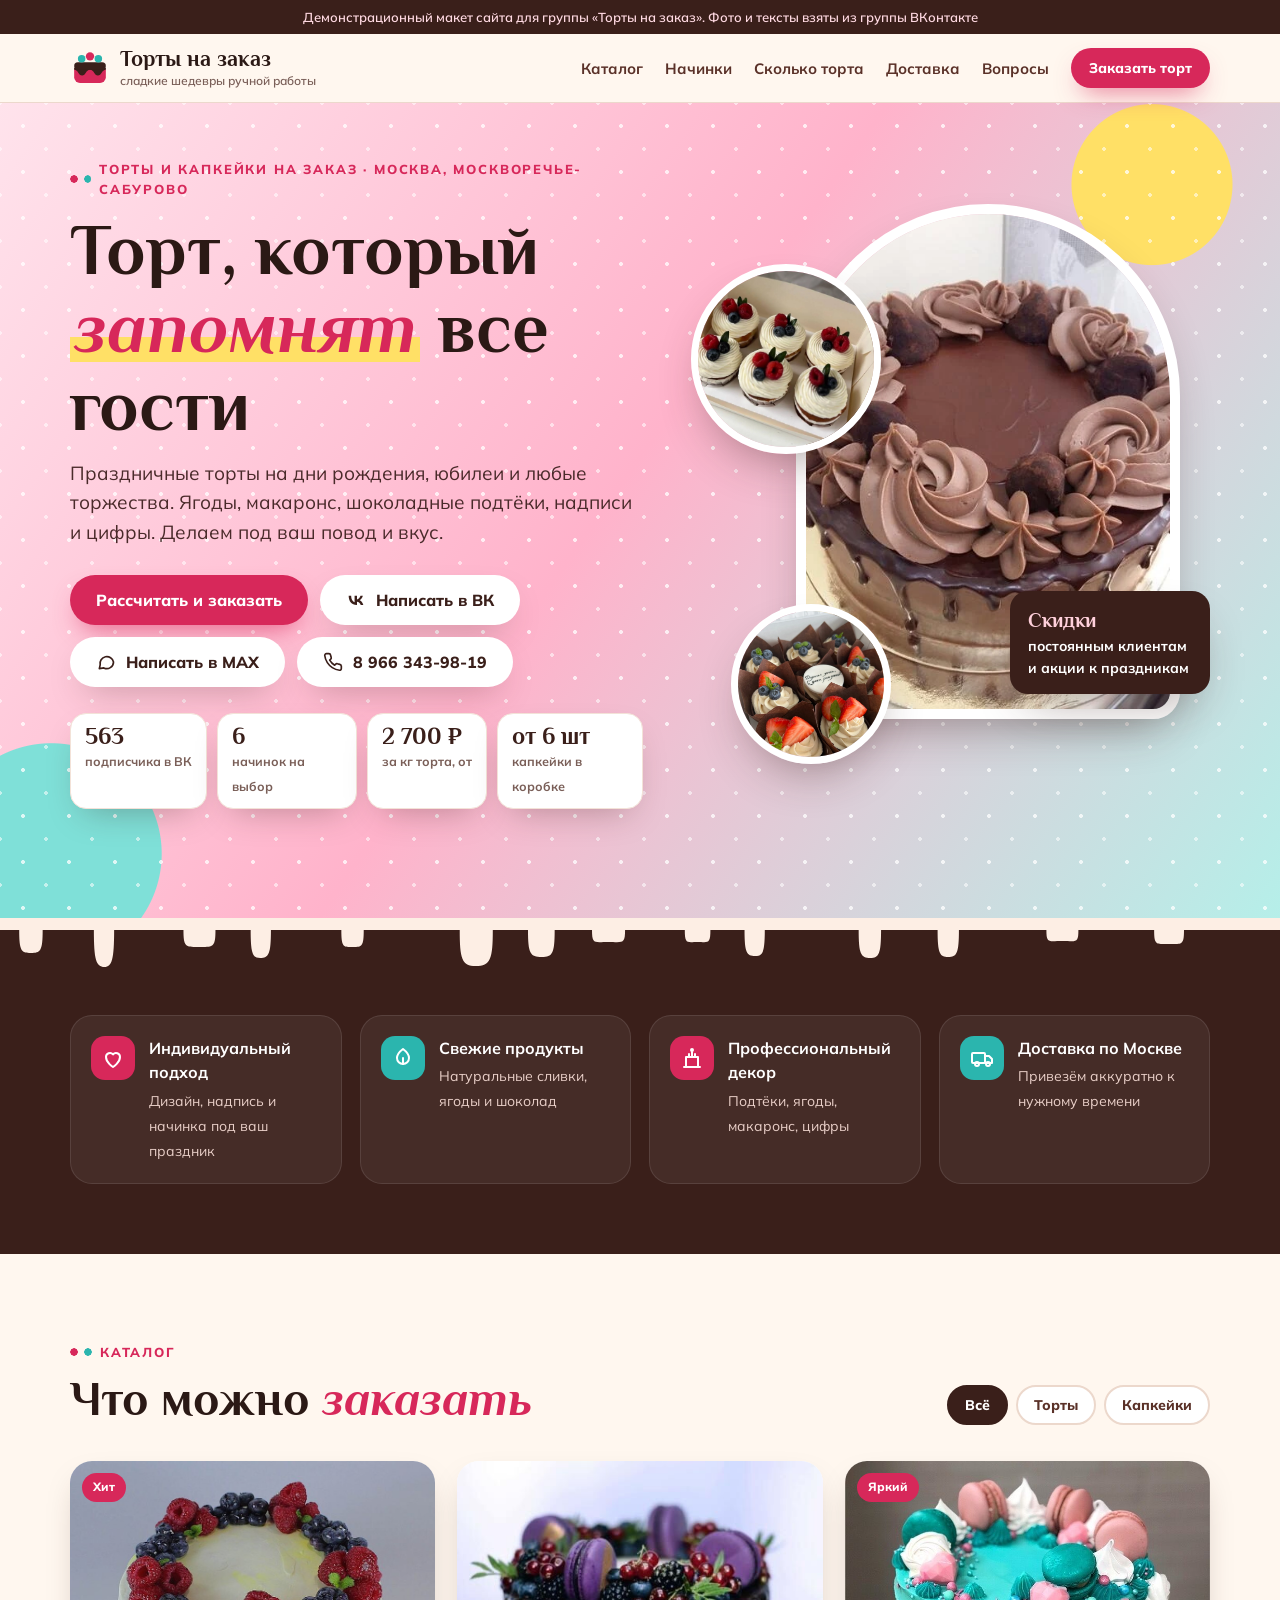
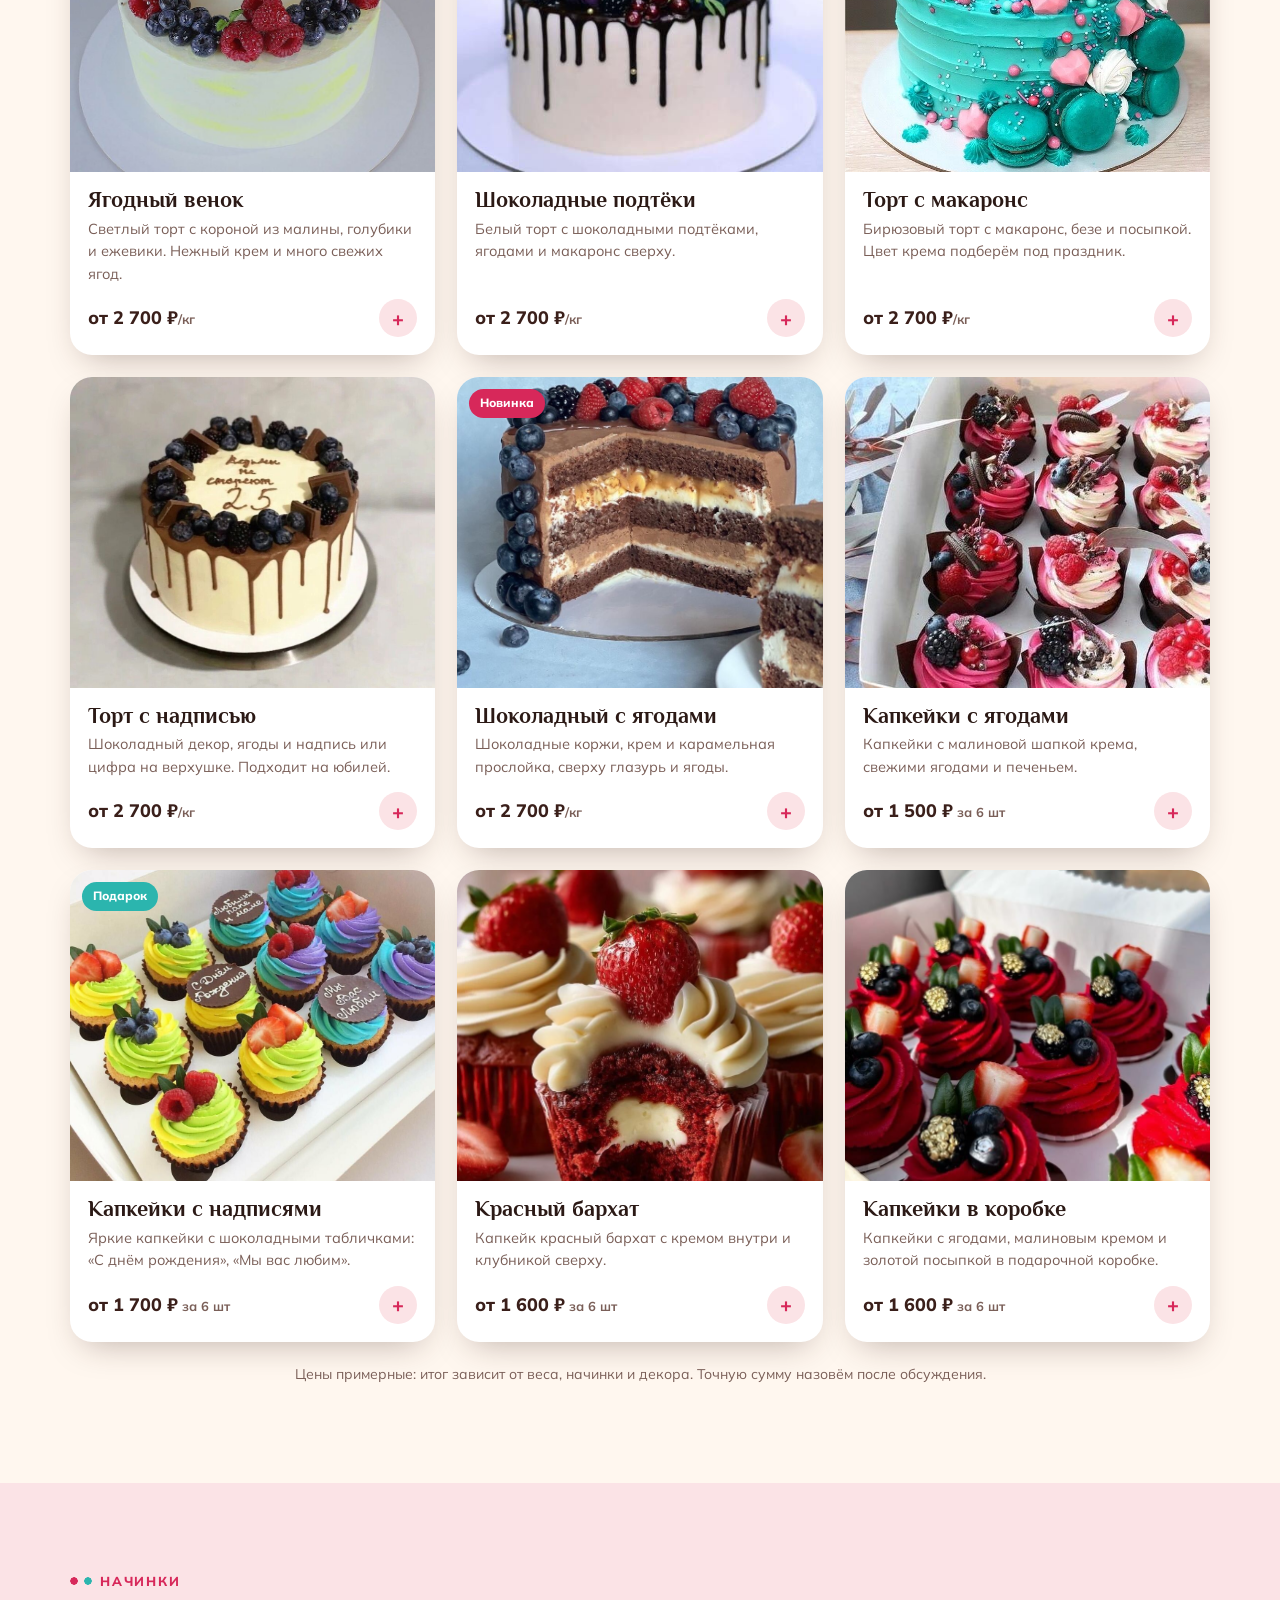
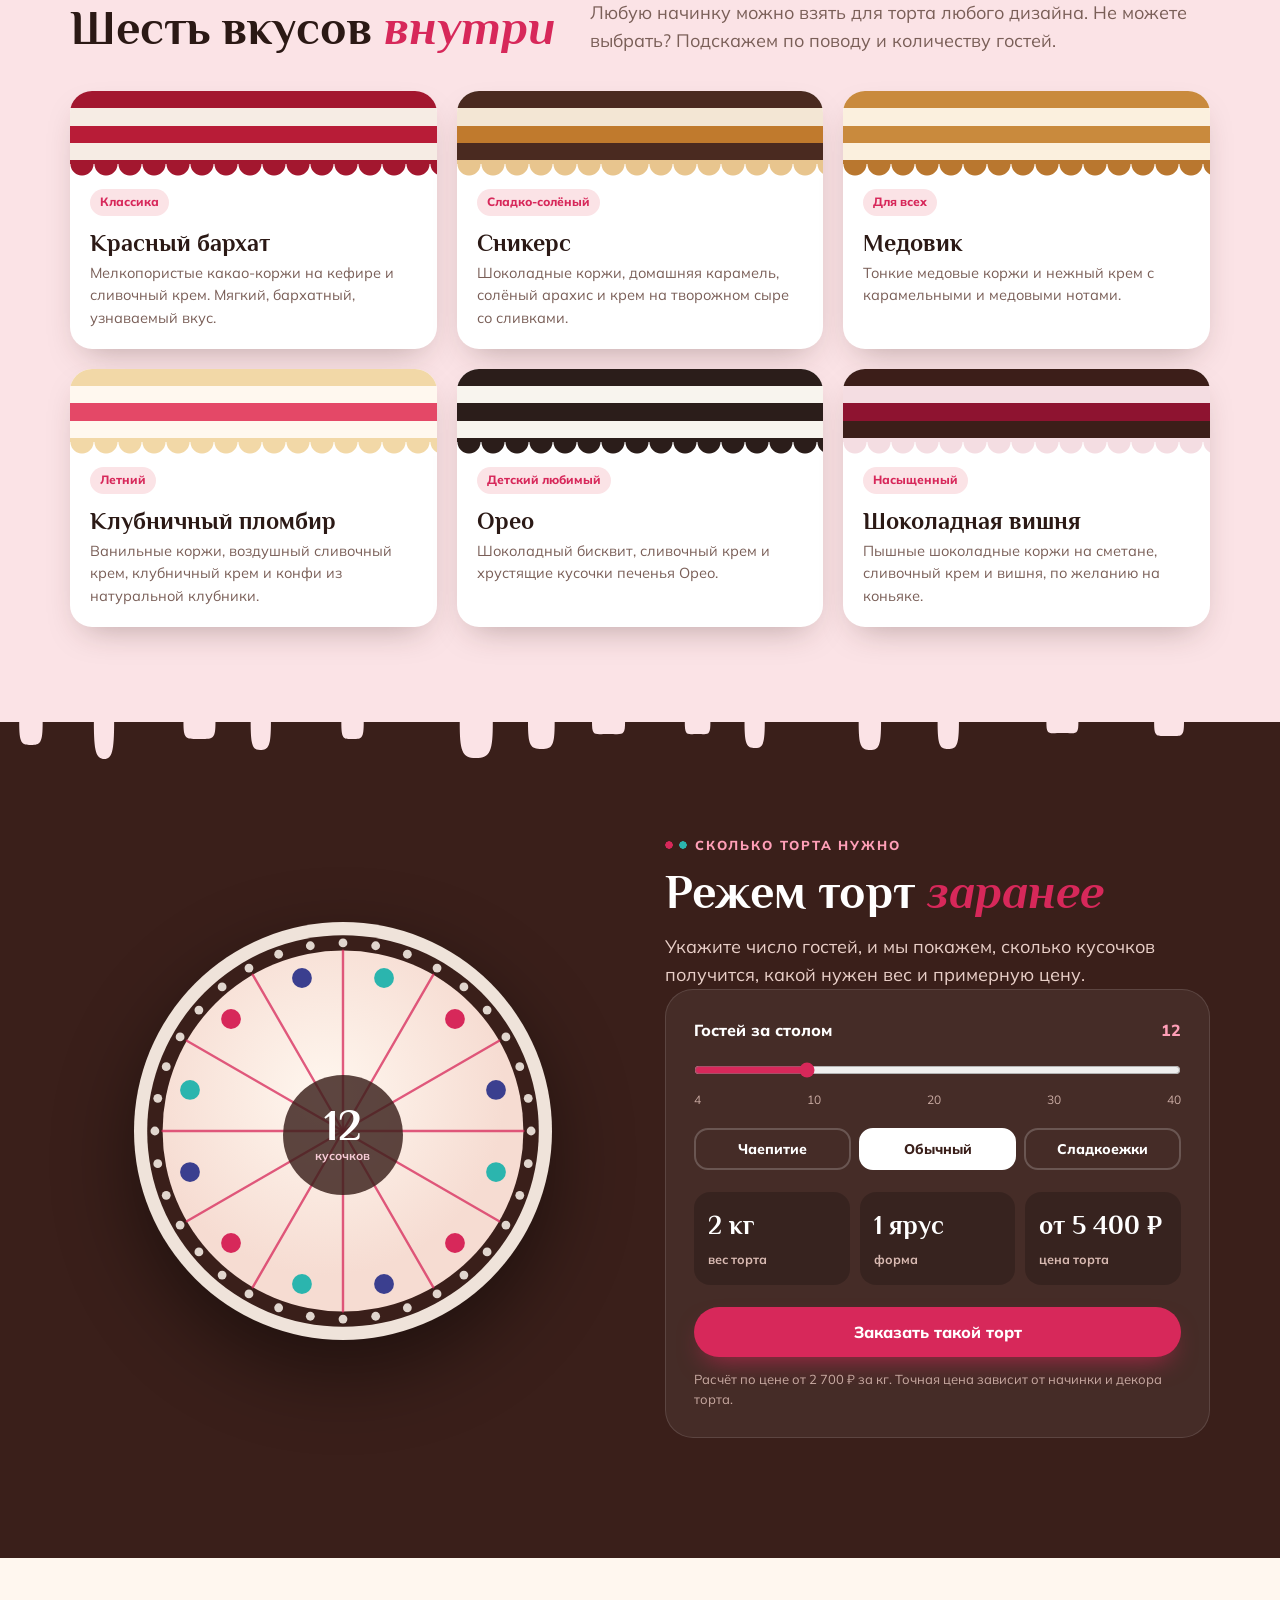
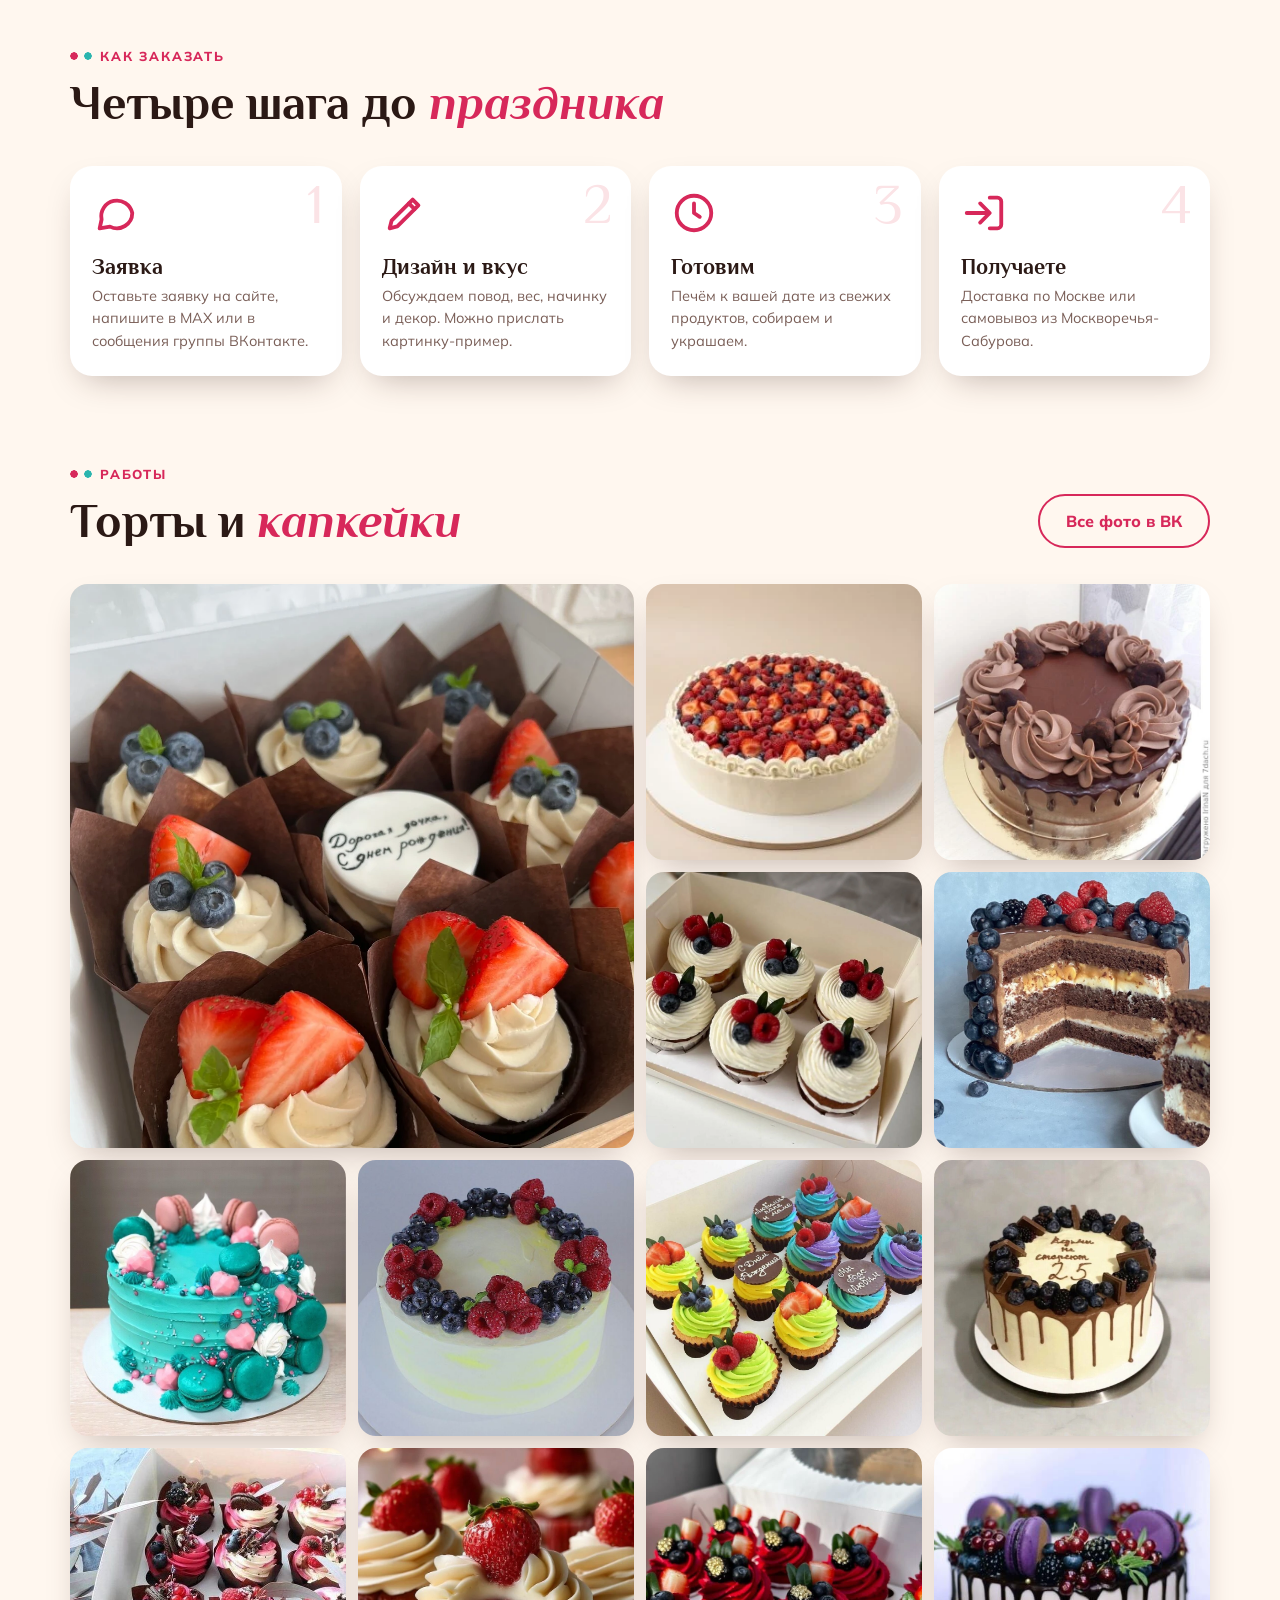
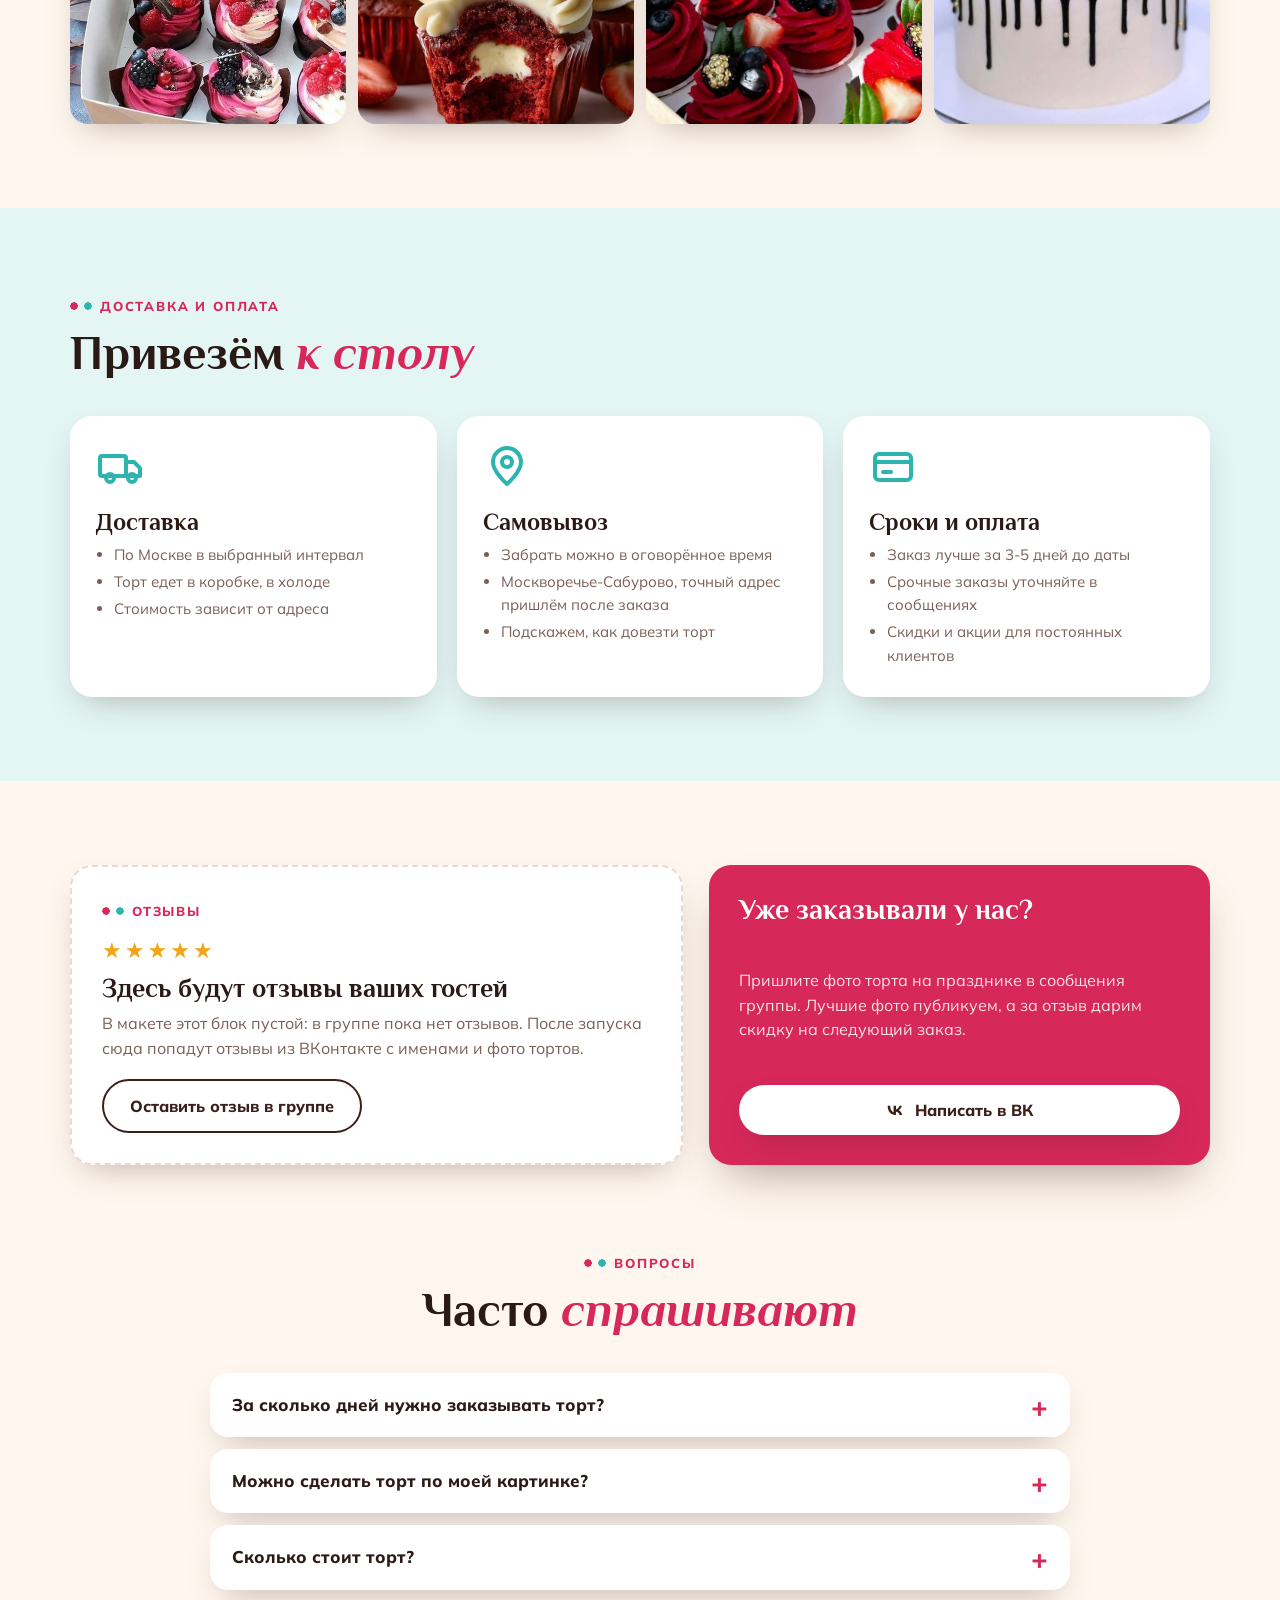
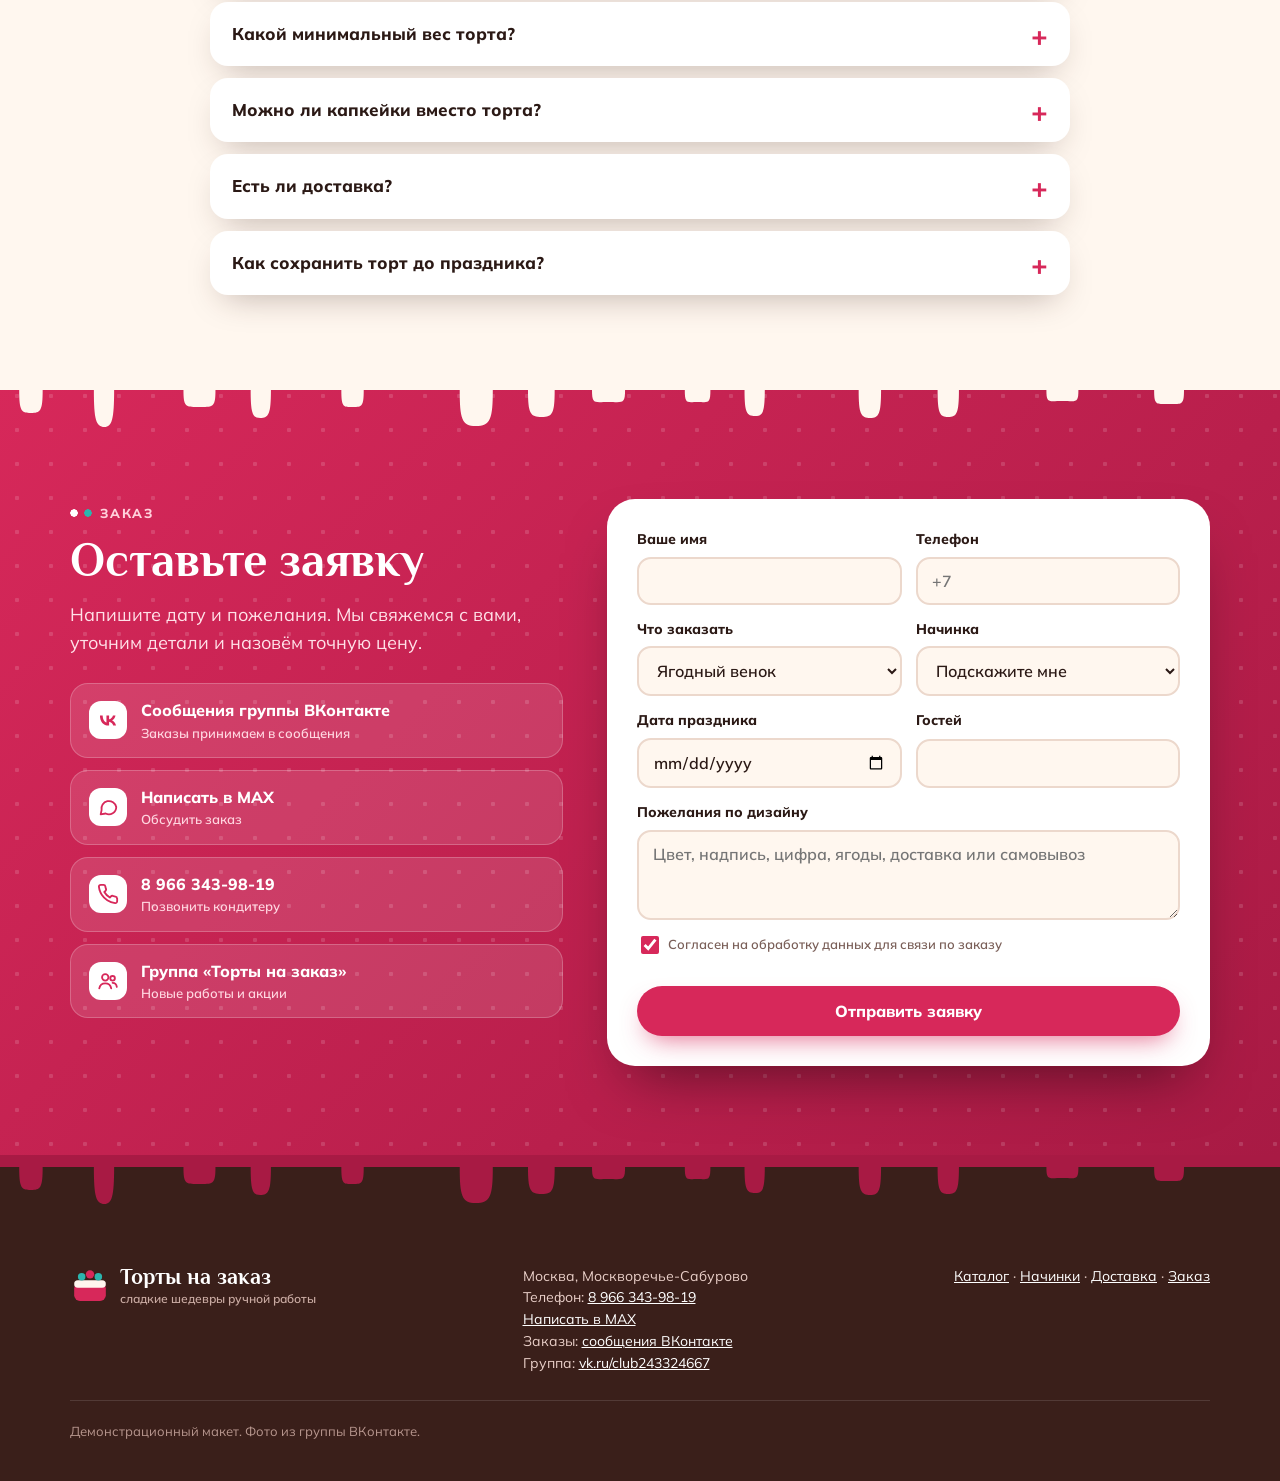
==== index.html @ 31bdb75f "Исправить пути к локальным шрифтам" ====
<!doctype html>
<html lang="ru">
<head>
<meta charset="utf-8">
<meta name="viewport" content="width=device-width,initial-scale=1">
<meta name="robots" content="noindex, nofollow">
<title>Торты на заказ: торты и капкейки ручной работы</title>
<meta name="description" content="Торты и капкейки на заказ ручной работы: ягодные, шоколадные, с макаронс и надписями. Шесть начинок, доставка по Москве, самовывоз Москворечье-Сабурово, скидки постоянным клиентам.">
<link rel="preload" href="fonts/philosopher-n700-cyrillic.woff2" as="font" type="font/woff2" crossorigin>
<link rel="preload" href="fonts/mulish-n-cyrillic.woff2" as="font" type="font/woff2" crossorigin>
<link rel="stylesheet" href="fonts/fonts.css?v=2">
<link rel="stylesheet" href="style.css?v=2">
<link rel="icon" href="data:image/svg+xml,%3Csvg xmlns='http://www.w3.org/2000/svg' viewBox='0 0 64 64'%3E%3Crect x='8' y='26' width='48' height='30' rx='8' fill='%23d7285a'/%3E%3Cpath d='M8 34c6 0 6 8 12 8s6-8 12-8 6 8 12 8 6-8 12-8v-2H8z' fill='%233a1f1a'/%3E%3Ccircle cx='32' cy='16' r='8' fill='%232bb5ae'/%3E%3C/svg%3E">
</head>
<body>
<svg width="0" height="0" style="position:absolute" aria-hidden="true">
 <symbol id="drip" viewBox="0 0 1200 56" preserveAspectRatio="none"><path d="M0 0H1200V12H1110C1110 27.6 1108 26 1096 26C1084 26 1082 27.6 1082 12H1011C1011 25.8 1009 23 996 23C983 23 981 25.8 981 12H899C899 35.4 897 39 889 39C881 39 879 35.4 879 12H826C826 36 824 40 816 40C807 40 805 36 805 12H717C717 34.8 715 38 708 38C700 38 698 34.8 698 12H666C666 26.4 664 24 654 24C644 24 642 26.4 642 12H586C586 26.4 584 24 570 24C557 24 555 26.4 555 12H520C520 35.4 518 39 508 39C497 39 495 35.4 495 12H462C462 40.8 460 48 446 48C433 48 431 40.8 431 12H341C341 29.4 339 29 330 29C322 29 320 29.4 320 12H254C254 36 252 40 244 40C237 40 235 36 235 12H202C202 29.4 200 29 187 29C174 29 172 29.4 172 12H107C107 41.4 105 49 98 49C90 49 88 41.4 88 12H40C40 33 38 35 29 35C20 35 18 33 18 12H0Z"/></symbol>
 <symbol id="i-vk" viewBox="0 0 24 24"><path fill="currentColor" d="M12.8 18c-6 0-9.5-4.1-9.6-11h3c.1 5 2.3 7.2 4.1 7.6V7h2.9v4.3c1.7-.2 3.6-2.2 4.2-4.3h2.8c-.5 2.7-2.4 4.6-3.8 5.4 1.4.7 3.6 2.4 4.4 5.6h-3.1c-.7-2.1-2.4-3.8-4.5-4V18z"/></symbol>
 <symbol id="i-phone" viewBox="0 0 24 24"><path fill="none" stroke="currentColor" stroke-width="2" stroke-linecap="round" stroke-linejoin="round" d="M22 16.9v3a2 2 0 0 1-2.2 2 19.8 19.8 0 0 1-8.6-3.1 19.5 19.5 0 0 1-6-6A19.8 19.8 0 0 1 2.1 4.2 2 2 0 0 1 4.1 2h3a2 2 0 0 1 2 1.7c.1.9.4 1.8.7 2.7a2 2 0 0 1-.5 2.1L8 9.8a16 16 0 0 0 6 6l1.3-1.3a2 2 0 0 1 2.1-.4c.9.3 1.8.6 2.7.7a2 2 0 0 1 1.7 2z"/></symbol>
 <symbol id="i-msg" viewBox="0 0 24 24"><path fill="none" stroke="currentColor" stroke-width="2" stroke-linecap="round" stroke-linejoin="round" d="M21 12a8 8 0 0 1-11.6 7.1L4 20l1-4.6A8 8 0 1 1 21 12z"/></symbol>
</svg>

<div class="mockup">Демонстрационный макет сайта для группы «Торты на заказ». Фото и тексты взяты из группы ВКонтакте</div>

<header class="hdr">
 <div class="wrap">
  <a class="logo" href="#top" aria-label="Торты на заказ, наверх">
   <svg viewBox="0 0 48 48" aria-hidden="true"><rect x="5" y="20" width="38" height="22" rx="7" fill="#d7285a"/><path d="M5 26c5 0 5 7 9.5 7S19 26 24 26s5 7 9.5 7S38 26 43 26v-2H5z" fill="#3a1f1a"/><rect x="5" y="17" width="38" height="9" rx="4.5" fill="#3a1f1a"/><circle cx="14" cy="13" r="4.5" fill="#2bb5ae"/><circle cx="24" cy="10" r="5" fill="#d7285a"/><circle cx="34" cy="13" r="4.5" fill="#2bb5ae"/></svg>
   <span>Торты на заказ<small>сладкие шедевры ручной работы</small></span>
  </a>
  <nav class="nav" aria-label="Разделы">
   <a href="#menu">Каталог</a><a href="#fillings">Начинки</a><a href="#calc">Сколько торта</a><a href="#delivery">Доставка</a><a href="#faq">Вопросы</a>
  </nav>
  <a class="btn btn-r" href="#order">Заказать торт</a>
  <button class="burger" id="burger" aria-label="Меню" aria-expanded="false" aria-controls="mnav"><span></span><span></span><span></span></button>
 </div>
</header>
<nav class="mnav" id="mnav" hidden aria-label="Меню">
 <a href="#menu">Каталог</a><a href="#fillings">Начинки</a><a href="#calc">Сколько торта нужно</a><a href="#works">Работы</a><a href="#delivery">Доставка и оплата</a><a href="#faq">Вопросы</a><a href="#order">Заказать</a>
</nav>

<main id="top">
<section class="hero">
 <div class="wrap">
  <div>
   <div class="kicker">Торты и капкейки на заказ · Москва, Москворечье-Сабурово</div>
   <h1>Торт, который <em>запомнят</em> все гости</h1>
   <p class="lead">Праздничные торты на дни рождения, юбилеи и любые торжества. Ягоды, макаронс, шоколадные подтёки, надписи и цифры. Делаем под ваш повод и вкус.</p>
   <div class="hero-cta">
    <a class="btn btn-r" href="#order">Рассчитать и заказать</a>
    <a class="btn btn-w" href="https://vk.me/club243324667" target="_blank" rel="noopener"><svg><use href="#i-vk"/></svg>Написать в ВК</a>
    <a class="btn btn-w" href="https://max.ru/u/f9LHodD0cOJwWjHxovNCDzY8B2bf6vn-MfQ-qfauGo-uVNNt6kenw4cKOT0" target="_blank" rel="noopener"><svg><use href="#i-msg"/></svg>Написать в MAX</a>
    <a class="btn btn-w" href="tel:+79663439819"><svg><use href="#i-phone"/></svg>8 966 343-98-19</a>
   </div>
   <div class="chips">
    <div class="chip"><b>563</b><span>подписчика в ВК</span></div>
    <div class="chip"><b>6</b><span>начинок на выбор</span></div>
    <div class="chip"><b>2&nbsp;700&nbsp;₽</b><span>за кг торта, от</span></div>
    <div class="chip"><b>от 6 шт</b><span>капкейки в коробке</span></div>
   </div>
  </div>
  <div class="hero-pics">
   <div class="hp-main"><img src="img/chocolate-cake.webp" alt="Шоколадный торт с глазурью и розетками крема" fetchpriority="high"></div>
   <div class="hp-a"><img src="img/cupcakes-raspberries.webp" alt="Шесть капкейков со светлым кремом и ягодами"></div>
   <div class="hp-b"><img src="img/cupcakes-strawberries.webp" alt="Подарочный набор капкейков с клубникой"></div>
   <div class="hp-tag"><b>Скидки</b>постоянным клиентам и акции к праздникам</div>
  </div>
 </div>
</section>

<section class="ben" aria-label="Почему мы">
 <div class="drip top" style="color:var(--cream2)"><svg fill="currentColor"><use href="#drip"/></svg></div>
 <div class="wrap grid">
  <div class="ben-i"><svg viewBox="0 0 24 24" fill="none" stroke="currentColor" stroke-width="2" stroke-linecap="round" stroke-linejoin="round"><path d="M12 21s-7-4.4-7-10a4 4 0 0 1 7-2.6A4 4 0 0 1 19 11c0 5.6-7 10-7 10z"/></svg><div><b>Индивидуальный подход</b><span>Дизайн, надпись и начинка под ваш праздник</span></div></div>
  <div class="ben-i"><svg viewBox="0 0 24 24" fill="none" stroke="currentColor" stroke-width="2" stroke-linecap="round" stroke-linejoin="round"><path d="M12 3c4 3 6 6 6 9a6 6 0 0 1-12 0c0-3 2-6 6-9z"/><path d="M12 12v6"/></svg><div><b>Свежие продукты</b><span>Натуральные сливки, ягоды и шоколад</span></div></div>
  <div class="ben-i"><svg viewBox="0 0 24 24" fill="none" stroke="currentColor" stroke-width="2" stroke-linecap="round" stroke-linejoin="round"><path d="M4 21h16M6 21V11h12v10M9 11V8m3 3V6m3 5V8"/><circle cx="12" cy="4" r="1"/></svg><div><b>Профессиональный декор</b><span>Подтёки, ягоды, макаронс, цифры</span></div></div>
  <div class="ben-i"><svg viewBox="0 0 24 24" fill="none" stroke="currentColor" stroke-width="2" stroke-linecap="round" stroke-linejoin="round"><rect x="2" y="7" width="13" height="10" rx="1"/><path d="M15 10h4l3 3v4h-7"/><circle cx="7" cy="18" r="2"/><circle cx="18" cy="18" r="2"/></svg><div><b>Доставка по Москве</b><span>Привезём аккуратно к нужному времени</span></div></div>
 </div>
</section>

<section class="sec" id="menu">
 <div class="wrap">
  <div class="sec-head">
   <div><div class="kicker">Каталог</div><h2>Что можно <em>заказать</em></h2></div>
   <div class="filters" role="group" aria-label="Фильтр">
    <button class="on" data-f="all">Всё</button><button data-f="cake">Торты</button><button data-f="cup">Капкейки</button>
   </div>
  </div>
  <div class="cards" id="cards"></div>
  <p class="note">Цены примерные: итог зависит от веса, начинки и декора. Точную сумму назовём после обсуждения.</p>
 </div>
</section>

<section class="sec fill" id="fillings">
 <div class="wrap">
  <div class="sec-head"><div><div class="kicker">Начинки</div><h2>Шесть вкусов <em>внутри</em></h2></div><p class="lead">Любую начинку можно взять для торта любого дизайна. Не можете выбрать? Подскажем по поводу и количеству гостей.</p></div>
  <div class="fgrid" id="fgrid"></div>
 </div>
</section>

<section class="slicer" id="calc">
 <div class="drip top" style="color:var(--blush)"><svg fill="currentColor"><use href="#drip"/></svg></div>
 <div class="wrap sl">
  <div class="sl-vis">
   <svg id="cakeSvg" viewBox="0 0 400 400" role="img" aria-label="Торт, разделённый на кусочки"></svg>
   <div class="sl-num"><div><b id="slN">12</b><span>кусочков</span></div></div>
  </div>
  <div>
   <div class="kicker">Сколько торта нужно</div>
   <h2>Режем торт <em>заранее</em></h2>
   <p class="lead">Укажите число гостей, и мы покажем, сколько кусочков получится, какой нужен вес и примерную цену.</p>
   <div class="sl-ctl">
    <label for="guests">Гостей за столом <output id="gOut">12</output></label>
    <input type="range" id="guests" min="4" max="40" value="12" step="1">
    <div class="sl-steps"><span>4</span><span>10</span><span>20</span><span>30</span><span>40</span></div>
    <div class="seg" role="group" aria-label="Размер кусочка">
     <button data-p="0.12">Чаепитие</button><button class="on" data-p="0.15">Обычный</button><button data-p="0.2">Сладкоежки</button>
    </div>
    <div class="sl-res">
     <div><b id="rW">2 кг</b><span>вес торта</span></div>
     <div><b id="rT">1 ярус</b><span>форма</span></div>
     <div><b id="rP">от 5 400 ₽</b><span>цена торта</span></div>
    </div>
    <a class="btn btn-r" href="#order" id="calcOrder" style="width:100%">Заказать такой торт</a>
    <p class="sl-hint">Расчёт по цене от 2 700 ₽ за кг. Точная цена зависит от начинки и декора торта.</p>
   </div>
  </div>
 </div>
</section>

<section class="sec" id="how">
 <div class="wrap">
  <div class="sec-head"><div><div class="kicker">Как заказать</div><h2>Четыре шага до <em>праздника</em></h2></div></div>
  <div class="steps">
   <div class="step"><svg viewBox="0 0 24 24" fill="none" stroke="currentColor" stroke-width="2" stroke-linecap="round" stroke-linejoin="round"><use href="#i-msg"/></svg><h3>Заявка</h3><p>Оставьте заявку на сайте, напишите в MAX или в сообщения группы ВКонтакте.</p></div>
   <div class="step"><svg viewBox="0 0 24 24" fill="none" stroke="currentColor" stroke-width="2" stroke-linecap="round" stroke-linejoin="round"><path d="M4 20l4-1L19 8l-3-3L5 16z"/><path d="M14 7l3 3"/></svg><h3>Дизайн и вкус</h3><p>Обсуждаем повод, вес, начинку и декор. Можно прислать картинку-пример.</p></div>
   <div class="step"><svg viewBox="0 0 24 24" fill="none" stroke="currentColor" stroke-width="2" stroke-linecap="round" stroke-linejoin="round"><circle cx="12" cy="12" r="9"/><path d="M12 7v5l3 2"/></svg><h3>Готовим</h3><p>Печём к вашей дате из свежих продуктов, собираем и украшаем.</p></div>
   <div class="step"><svg viewBox="0 0 24 24" fill="none" stroke="currentColor" stroke-width="2" stroke-linecap="round" stroke-linejoin="round"><path d="M3 12h11M10 7l5 5-5 5"/><path d="M15 4h4a2 2 0 0 1 2 2v12a2 2 0 0 1-2 2h-4"/></svg><h3>Получаете</h3><p>Доставка по Москве или самовывоз из Москворечья-Сабурова.</p></div>
  </div>
 </div>
</section>

<section class="sec" id="works" style="padding-top:0">
 <div class="wrap">
  <div class="sec-head"><div><div class="kicker">Работы</div><h2>Торты и <em>капкейки</em></h2></div><a class="btn btn-o" href="https://vk.ru/club243324667" target="_blank" rel="noopener" style="color:var(--rasp)">Все фото в ВК</a></div>
  <div class="gal" id="gal"></div>
 </div>
</section>

<section class="sec dlv" id="delivery">
 <div class="wrap">
  <div class="sec-head"><div><div class="kicker">Доставка и оплата</div><h2>Привезём <em>к столу</em></h2></div></div>
  <div class="dgrid">
   <div class="d"><svg viewBox="0 0 24 24" fill="none" stroke="currentColor" stroke-width="2" stroke-linecap="round" stroke-linejoin="round"><rect x="2" y="7" width="13" height="10" rx="1"/><path d="M15 10h4l3 3v4h-7"/><circle cx="7" cy="18" r="2"/><circle cx="18" cy="18" r="2"/></svg><h3>Доставка</h3><ul><li>По Москве в выбранный интервал</li><li>Торт едет в коробке, в холоде</li><li>Стоимость зависит от адреса</li></ul></div>
   <div class="d"><svg viewBox="0 0 24 24" fill="none" stroke="currentColor" stroke-width="2" stroke-linecap="round" stroke-linejoin="round"><path d="M12 21s-7-6-7-11a7 7 0 0 1 14 0c0 5-7 11-7 11z"/><circle cx="12" cy="10" r="2.5"/></svg><h3>Самовывоз</h3><ul><li>Забрать можно в оговорённое время</li><li>Москворечье-Сабурово, точный адрес пришлём после заказа</li><li>Подскажем, как довезти торт</li></ul></div>
   <div class="d"><svg viewBox="0 0 24 24" fill="none" stroke="currentColor" stroke-width="2" stroke-linecap="round" stroke-linejoin="round"><rect x="3" y="6" width="18" height="13" rx="2"/><path d="M3 10h18M7 15h4"/></svg><h3>Сроки и оплата</h3><ul><li>Заказ лучше за 3-5 дней до даты</li><li>Срочные заказы уточняйте в сообщениях</li><li>Скидки и акции для постоянных клиентов</li></ul></div>
  </div>
 </div>
</section>

<section class="sec" id="reviews">
 <div class="wrap rev">
  <div class="rev-box">
   <div class="kicker">Отзывы</div>
   <div class="stars" aria-hidden="true">★★★★★</div>
   <h3>Здесь будут отзывы ваших гостей</h3>
   <p>В макете этот блок пустой: в группе пока нет отзывов. После запуска сюда попадут отзывы из ВКонтакте с именами и фото тортов.</p>
   <a class="btn btn-o" href="https://vk.ru/club243324667" target="_blank" rel="noopener" style="color:var(--choc)">Оставить отзыв в группе</a>
  </div>
  <div class="rev-side">
   <h3>Уже заказывали у нас?</h3>
   <p>Пришлите фото торта на празднике в сообщения группы. Лучшие фото публикуем, а за отзыв дарим скидку на следующий заказ.</p>
   <a class="btn btn-w" href="https://vk.me/club243324667" target="_blank" rel="noopener"><svg><use href="#i-vk"/></svg>Написать в ВК</a>
  </div>
 </div>
</section>

<section class="sec" id="faq" style="padding-top:0">
 <div class="wrap">
  <div class="sec-head" style="justify-content:center;text-align:center"><div><div class="kicker">Вопросы</div><h2>Часто <em>спрашивают</em></h2></div></div>
  <div class="faq">
   <details><summary>За сколько дней нужно заказывать торт?</summary><p>Лучше за 3-5 дней, на выходные и праздники ещё раньше. Если торт нужен срочно, напишите в сообщения: проверим, есть ли свободное окно.</p></details>
   <details><summary>Можно сделать торт по моей картинке?</summary><p>Да. Пришлите фото-пример, и мы предложим похожий дизайн под ваш вес и начинку. Надпись, цифру или имя добавим без проблем.</p></details>
   <details><summary>Сколько стоит торт?</summary><p>От 2 700 ₽ за кг. Итоговая цена зависит от начинки и декора, точную назовём после обсуждения дизайна.</p></details>
   <details><summary>Какой минимальный вес торта?</summary><p>От 1 кг. Для расчёта на гостей воспользуйтесь блоком «Сколько торта нужно» выше: в среднем 150 г на человека.</p></details>
   <details><summary>Можно ли капкейки вместо торта?</summary><p>Да, капкейки собираем в коробки от 6 штук. Их удобно раздать гостям, можно сделать набор с надписями.</p></details>
   <details><summary>Есть ли доставка?</summary><p>Да, доставляем по Москве в удобный интервал. Стоимость зависит от адреса, назовём её при оформлении. Можно забрать самостоятельно в районе Москворечье-Сабурово.</p></details>
   <details><summary>Как сохранить торт до праздника?</summary><p>В холодильнике при +2...+6 °C, в коробке. Достаньте торт за 20-30 минут до подачи, так вкус и крем раскроются лучше.</p></details>
  </div>
 </div>
</section>

<section class="sec order" id="order">
 <div class="drip top" style="color:var(--cream)"><svg fill="currentColor"><use href="#drip"/></svg></div>
 <div class="wrap ord">
  <div>
   <div class="kicker">Заказ</div>
   <h2>Оставьте заявку</h2>
   <p class="lead">Напишите дату и пожелания. Мы свяжемся с вами, уточним детали и назовём точную цену.</p>
   <div class="contacts">
    <a href="https://vk.me/club243324667" target="_blank" rel="noopener"><svg><use href="#i-vk"/></svg><div>Сообщения группы ВКонтакте<span>Заказы принимаем в сообщения</span></div></a>
    <a href="https://max.ru/u/f9LHodD0cOJwWjHxovNCDzY8B2bf6vn-MfQ-qfauGo-uVNNt6kenw4cKOT0" target="_blank" rel="noopener"><svg><use href="#i-msg"/></svg><div>Написать в MAX<span>Обсудить заказ</span></div></a>
    <a href="tel:+79663439819"><svg><use href="#i-phone"/></svg><div>8 966 343-98-19<span>Позвонить кондитеру</span></div></a>
    <a href="https://vk.ru/club243324667" target="_blank" rel="noopener"><svg viewBox="0 0 24 24" fill="none" stroke="currentColor" stroke-width="2" stroke-linecap="round" stroke-linejoin="round"><circle cx="9" cy="8" r="3.5"/><path d="M2.5 20c.6-3.6 3.2-5.5 6.5-5.5s5.9 1.9 6.5 5.5"/><circle cx="17" cy="9" r="2.5"/><path d="M17 14c2.5 0 4.2 1.6 4.6 4.5"/></svg><div>Группа «Торты на заказ»<span>Новые работы и акции</span></div></a>
   </div>
  </div>
  <form class="fl" id="form" novalidate>
   <label>Ваше имя<input name="name" id="fName" autocomplete="name" required></label>
   <label>Телефон<input name="phone" id="fPhone" type="tel" inputmode="tel" autocomplete="tel" placeholder="+7" required></label>
   <label>Что заказать<select id="fProduct"></select></label>
   <label>Начинка<select id="fFilling"><option>Подскажите мне</option></select></label>
   <label>Дата праздника<input type="date" id="fDate"></label>
   <label>Гостей<input type="number" id="fGuests" min="1" max="200" inputmode="numeric"></label>
   <label class="full">Пожелания по дизайну<textarea id="fComment" placeholder="Цвет, надпись, цифра, ягоды, доставка или самовывоз"></textarea></label>
   <input class="hp" name="website" id="fWebsite" tabindex="-1" autocomplete="off" aria-hidden="true">
   <label class="agree full"><input type="checkbox" id="fAgree" checked> Согласен на обработку данных для связи по заказу</label>
   <div class="err full" id="err" role="alert"></div>
   <div class="full"><button class="btn btn-r" id="submit" type="submit">Отправить заявку</button></div>
   <div class="ok full" id="sent" hidden>Спасибо, заявка принята! Скоро свяжемся с вами.</div>
   <div class="fb full" id="fallback" hidden>Не получилось отправить заявку. Напишите нам в <a href="https://vk.me/club243324667" target="_blank" rel="noopener">сообщения группы ВКонтакте</a>, ответим там.</div>
  </form>
 </div>
</section>
</main>

<footer>
 <div class="drip top" style="color:#a81a44"><svg fill="currentColor"><use href="#drip"/></svg></div>
 <div class="wrap">
  <div class="ft">
   <a class="logo" href="#top"><svg viewBox="0 0 48 48" aria-hidden="true"><rect x="5" y="20" width="38" height="22" rx="7" fill="#d7285a"/><rect x="5" y="17" width="38" height="9" rx="4.5" fill="#fff7ef"/><circle cx="14" cy="13" r="4.5" fill="#2bb5ae"/><circle cx="24" cy="10" r="5" fill="#d7285a"/><circle cx="34" cy="13" r="4.5" fill="#2bb5ae"/></svg><span>Торты на заказ<small>сладкие шедевры ручной работы</small></span></a>
   <div>Москва, Москворечье-Сабурово<br>Телефон: <a href="tel:+79663439819">8 966 343-98-19</a><br><a href="https://max.ru/u/f9LHodD0cOJwWjHxovNCDzY8B2bf6vn-MfQ-qfauGo-uVNNt6kenw4cKOT0" target="_blank" rel="noopener">Написать в MAX</a><br>Заказы: <a href="https://vk.me/club243324667" target="_blank" rel="noopener">сообщения ВКонтакте</a><br>Группа: <a href="https://vk.ru/club243324667" target="_blank" rel="noopener">vk.ru/club243324667</a></div>
   <div><a href="#menu">Каталог</a> · <a href="#fillings">Начинки</a> · <a href="#delivery">Доставка</a> · <a href="#order">Заказ</a></div>
  </div>
  <div class="mockup-note">Демонстрационный макет. Фото из группы ВКонтакте.</div>
 </div>
</footer>

<a class="btn btn-r fab" href="#order">Заказать</a>

<dialog id="dlg"><button class="x" id="dlgX" aria-label="Закрыть">×</button><div class="dg"><img id="dImg" alt=""><div class="in"><span class="badge" id="dBadge" style="position:static;align-self:flex-start"></span><h3 id="dTitle"></h3><p id="dText"></p><ul id="dList"></ul><div class="price" id="dPrice"></div><button class="btn btn-r" id="dOrder">Заказать</button></div></div></dialog>
<dialog id="lb" class="lb"><button class="x" id="lbX" aria-label="Закрыть">×</button><img id="lbImg" alt=""></dialog>

<script src="app.js?v=3"></script>
</body>
</html>
---- fonts/fonts.css ----
@font-face{font-family:'Mulish';font-style:normal;font-weight:400 800;font-display:swap;src:url(mulish-n-cyrillic.woff2) format('woff2');unicode-range:U+0301, U+0400-045F, U+0490-0491, U+04B0-04B1, U+2116}
@font-face{font-family:'Mulish';font-style:normal;font-weight:400 800;font-display:swap;src:url(mulish-n-latin-ext.woff2) format('woff2');unicode-range:U+0100-02BA, U+02BD-02C5, U+02C7-02CC, U+02CE-02D7, U+02DD-02FF, U+0304, U+0308, U+0329, U+1D00-1DBF, U+1E00-1E9F, U+1EF2-1EFF, U+2020, U+20A0-20AB, U+20AD-20C4, U+2113, U+2C60-2C7F, U+A720-A7FF}
@font-face{font-family:'Mulish';font-style:normal;font-weight:400 800;font-display:swap;src:url(mulish-n-latin.woff2) format('woff2');unicode-range:U+0000-00FF, U+0131, U+0152-0153, U+02BB-02BC, U+02C6, U+02DA, U+02DC, U+0304, U+0308, U+0329, U+2000-206F, U+20AC, U+2122, U+2191, U+2193, U+2212, U+2215, U+FEFF, U+FFFD}
@font-face{font-family:'Philosopher';font-style:italic;font-weight:700;font-display:swap;src:url(philosopher-i700-cyrillic.woff2) format('woff2');unicode-range:U+0301, U+0400-045F, U+0490-0491, U+04B0-04B1, U+2116}
@font-face{font-family:'Philosopher';font-style:italic;font-weight:700;font-display:swap;src:url(philosopher-i700-latin-ext.woff2) format('woff2');unicode-range:U+0100-02BA, U+02BD-02C5, U+02C7-02CC, U+02CE-02D7, U+02DD-02FF, U+0304, U+0308, U+0329, U+1D00-1DBF, U+1E00-1E9F, U+1EF2-1EFF, U+2020, U+20A0-20AB, U+20AD-20C4, U+2113, U+2C60-2C7F, U+A720-A7FF}
@font-face{font-family:'Philosopher';font-style:italic;font-weight:700;font-display:swap;src:url(philosopher-i700-latin.woff2) format('woff2');unicode-range:U+0000-00FF, U+0131, U+0152-0153, U+02BB-02BC, U+02C6, U+02DA, U+02DC, U+0304, U+0308, U+0329, U+2000-206F, U+20AC, U+2122, U+2191, U+2193, U+2212, U+2215, U+FEFF, U+FFFD}
@font-face{font-family:'Philosopher';font-style:normal;font-weight:400;font-display:swap;src:url(philosopher-n400-cyrillic.woff2) format('woff2');unicode-range:U+0301, U+0400-045F, U+0490-0491, U+04B0-04B1, U+2116}
@font-face{font-family:'Philosopher';font-style:normal;font-weight:400;font-display:swap;src:url(philosopher-n400-latin-ext.woff2) format('woff2');unicode-range:U+0100-02BA, U+02BD-02C5, U+02C7-02CC, U+02CE-02D7, U+02DD-02FF, U+0304, U+0308, U+0329, U+1D00-1DBF, U+1E00-1E9F, U+1EF2-1EFF, U+2020, U+20A0-20AB, U+20AD-20C4, U+2113, U+2C60-2C7F, U+A720-A7FF}
@font-face{font-family:'Philosopher';font-style:normal;font-weight:400;font-display:swap;src:url(philosopher-n400-latin.woff2) format('woff2');unicode-range:U+0000-00FF, U+0131, U+0152-0153, U+02BB-02BC, U+02C6, U+02DA, U+02DC, U+0304, U+0308, U+0329, U+2000-206F, U+20AC, U+2122, U+2191, U+2193, U+2212, U+2215, U+FEFF, U+FFFD}
@font-face{font-family:'Philosopher';font-style:normal;font-weight:700;font-display:swap;src:url(philosopher-n700-cyrillic.woff2) format('woff2');unicode-range:U+0301, U+0400-045F, U+0490-0491, U+04B0-04B1, U+2116}
@font-face{font-family:'Philosopher';font-style:normal;font-weight:700;font-display:swap;src:url(philosopher-n700-latin-ext.woff2) format('woff2');unicode-range:U+0100-02BA, U+02BD-02C5, U+02C7-02CC, U+02CE-02D7, U+02DD-02FF, U+0304, U+0308, U+0329, U+1D00-1DBF, U+1E00-1E9F, U+1EF2-1EFF, U+2020, U+20A0-20AB, U+20AD-20C4, U+2113, U+2C60-2C7F, U+A720-A7FF}
@font-face{font-family:'Philosopher';font-style:normal;font-weight:700;font-display:swap;src:url(philosopher-n700-latin.woff2) format('woff2');unicode-range:U+0000-00FF, U+0131, U+0152-0153, U+02BB-02BC, U+02C6, U+02DA, U+02DC, U+0304, U+0308, U+0329, U+2000-206F, U+20AC, U+2122, U+2191, U+2193, U+2212, U+2215, U+FEFF, U+FFFD}
---- style.css ----
:root{--cream:#fff7ef;--cream2:#fdeee4;--blush:#fbe3e6;--choc:#3a1f1a;--choc2:#5a3128;--rasp:#d7285a;--rasp2:#b81f4b;--mint:#2bb5ae;--mint-l:#e3f6f4;--ink:#2b1915;--mute:#7a5f58;--line:#ecd8cc;--r:22px;--sh:0 14px 34px -14px rgba(58,31,26,.35);--sh2:0 22px 48px -18px rgba(58,31,26,.45)}
*{box-sizing:border-box}
html{scroll-behavior:smooth;scroll-padding-top:76px}
body{margin:0;font-family:'Mulish',system-ui,sans-serif;font-size:16px;line-height:1.55;color:var(--ink);background:var(--cream);-webkit-font-smoothing:antialiased}
img{max-width:100%;display:block}
a{color:inherit}
h1,h2,h3{font-family:'Philosopher',Georgia,serif;font-weight:700;line-height:1.08;margin:0}
h2{font-size:clamp(30px,4.2vw,48px)}
h2 em,h1 em{font-style:italic;color:var(--rasp)}
.wrap{max-width:1180px;margin:0 auto;padding:0 20px}
.kicker{display:inline-flex;align-items:center;gap:8px;font-weight:800;font-size:13px;letter-spacing:.14em;text-transform:uppercase;color:var(--rasp);margin-bottom:12px}
.kicker:before{content:"";width:22px;height:8px;border-radius:8px;background:radial-gradient(circle at 4px 4px,var(--rasp) 3.5px,transparent 4px),radial-gradient(circle at 18px 4px,var(--mint) 3.5px,transparent 4px)}
.lead{color:var(--mute);font-size:18px;max-width:620px;margin:14px 0 0}
.sec{padding:84px 0;position:relative}
.sec-head{display:flex;justify-content:space-between;align-items:end;gap:24px;margin-bottom:36px;flex-wrap:wrap}
.btn{display:inline-flex;align-items:center;justify-content:center;gap:10px;border:0;border-radius:999px;padding:15px 26px;font:800 16px 'Mulish',sans-serif;cursor:pointer;text-decoration:none;transition:transform .2s,box-shadow .2s,background .2s}
.btn:hover{transform:translateY(-2px)}
.btn-r{background:var(--rasp);color:#fff;box-shadow:0 12px 26px -10px rgba(215,40,90,.7)}
.btn-r:hover{background:var(--rasp2)}
.btn-w{background:#fff;color:var(--choc);box-shadow:var(--sh)}
.btn-o{background:transparent;color:inherit;border:2px solid currentColor}
.btn svg{width:20px;height:20px}
.mockup{background:var(--choc);color:#ffd9e2;text-align:center;font-size:13px;padding:7px 12px;font-weight:600}

/* header */
.hdr{position:sticky;top:0;z-index:30;background:rgba(255,247,239,.92);backdrop-filter:blur(10px);border-bottom:1px solid var(--line)}
.hdr .wrap{display:flex;align-items:center;gap:22px;height:68px}
.logo{display:flex;align-items:center;gap:10px;text-decoration:none;font-family:'Philosopher',serif;font-weight:700;font-size:22px;line-height:1}
.logo small{display:block;font:600 12px 'Mulish',sans-serif;color:var(--mute);margin-top:3px}
.logo svg{width:40px;height:40px;flex:none}
.nav{display:flex;gap:22px;margin-left:auto}
.nav a{text-decoration:none;font-weight:700;font-size:15px;color:var(--choc2)}
.nav a:hover{color:var(--rasp)}
.hdr .btn{padding:11px 18px;font-size:14px}
.burger{display:none;margin-left:auto;width:44px;height:44px;border:0;border-radius:12px;background:#fff;box-shadow:var(--sh);cursor:pointer}
.burger span{display:block;width:20px;height:2px;background:var(--choc);margin:4px auto;border-radius:2px}
.mnav{position:fixed;inset:68px 0 auto 0;background:var(--cream);z-index:29;padding:16px 20px 24px;box-shadow:var(--sh2);display:grid;gap:4px}
.mnav a{padding:12px 4px;font-weight:800;text-decoration:none;border-bottom:1px solid var(--line)}
.mnav[hidden]{display:none}

/* hero */
.hero{position:relative;overflow:hidden;padding:56px 0 110px;background:
 radial-gradient(600px 420px at 88% 12%,rgba(43,181,174,.18),transparent 70%),
 radial-gradient(520px 380px at 10% 90%,rgba(215,40,90,.14),transparent 70%),
 linear-gradient(180deg,#fff9f3,var(--cream2))}
.hero:before{content:"";position:absolute;inset:0;background-image:radial-gradient(circle,rgba(215,40,90,.22) 1.6px,transparent 2px),radial-gradient(circle,rgba(43,181,174,.22) 1.6px,transparent 2px);background-size:46px 46px,46px 46px;background-position:0 0,23px 23px;mask-image:linear-gradient(90deg,transparent,#000 30%,transparent 70%);opacity:.6;pointer-events:none}
.hero .wrap{display:grid;grid-template-columns:1.05fr .95fr;gap:48px;align-items:center;position:relative}
.hero h1{font-size:clamp(40px,6vw,72px)}
.hero .lead{font-size:19px}
.hero-cta{display:flex;gap:12px;flex-wrap:wrap;margin:28px 0 26px}
.chips{display:grid;grid-template-columns:repeat(4,auto);gap:10px;justify-content:start}
.chip{background:#fff;border-radius:16px;padding:10px 14px;box-shadow:var(--sh);border:1px solid #f3e2d8}
.chip b{display:block;font-family:'Philosopher',serif;font-size:24px;line-height:1;color:var(--choc)}
.chip span{font-size:12.5px;color:var(--mute);font-weight:700}
.hero-pics{position:relative;height:560px}
.hp-main{position:absolute;right:30px;top:0;width:74%;height:92%;border-radius:200px 200px 28px 28px;overflow:hidden;border:10px solid #fff;box-shadow:var(--sh2)}
.hp-main img{width:100%;height:100%;object-fit:cover}
.hp-a,.hp-b{position:absolute;border-radius:50%;overflow:hidden;border:7px solid #fff;box-shadow:var(--sh2)}
.hp-a{width:190px;height:190px;left:0;top:60px}
.hp-b{width:160px;height:160px;left:40px;bottom:0}
.hp-a img,.hp-b img{width:100%;height:100%;object-fit:cover}
.hp-tag{position:absolute;right:0;bottom:70px;background:var(--choc);color:#fff;border-radius:18px;padding:14px 18px;box-shadow:var(--sh2);font-weight:700;font-size:14px;max-width:200px}
.hp-tag b{display:block;font-family:'Philosopher',serif;font-size:20px;color:#ffd0db}

/* drips */
.drip{position:absolute;left:0;right:0;height:56px;pointer-events:none;z-index:2}
.drip svg{width:100%;height:100%;display:block}
.drip.top{top:-1px}
.drip.bot{bottom:-1px;transform:scaleY(-1)}

/* benefits */
.ben{position:relative;background:var(--choc);color:#fff;padding:96px 0 70px}
.ben .grid{display:grid;grid-template-columns:repeat(4,1fr);gap:18px}
.ben-i{display:flex;gap:14px;align-items:flex-start;padding:20px;border-radius:var(--r);background:rgba(255,255,255,.06);border:1px solid rgba(255,255,255,.1)}
.ben-i svg{width:44px;height:44px;flex:none;padding:10px;border-radius:14px;background:var(--rasp);color:#fff}
.ben-i:nth-child(even) svg{background:var(--mint)}
.ben-i b{display:block;font-size:16px;margin-bottom:3px}
.ben-i span{font-size:14px;color:#e9cfc8}

/* catalog */
.filters{display:flex;gap:8px;flex-wrap:wrap}
.filters button{border:2px solid var(--line);background:#fff;border-radius:999px;padding:9px 16px;font:800 14px 'Mulish',sans-serif;color:var(--choc2);cursor:pointer}
.filters button.on{background:var(--choc);border-color:var(--choc);color:#fff}
.cards{display:grid;grid-template-columns:repeat(3,1fr);gap:22px}
.card{background:#fff;border-radius:var(--r);overflow:hidden;box-shadow:var(--sh);transition:transform .25s,box-shadow .25s;cursor:pointer;display:flex;flex-direction:column;border:0;padding:0;text-align:left;font:inherit;color:inherit}
.card:hover{transform:translateY(-6px);box-shadow:var(--sh2)}
.card .ph{aspect-ratio:4/3.4;overflow:hidden;position:relative;background:var(--cream2)}
.card .ph img{width:100%;height:100%;object-fit:cover;transition:transform .5s}
.card:hover .ph img{transform:scale(1.05)}
.badge{position:absolute;left:12px;top:12px;background:var(--mint);color:#fff;font-weight:800;font-size:12px;border-radius:999px;padding:5px 11px}
.badge.r{background:var(--rasp)}
.card .bd{padding:16px 18px 18px;display:flex;flex-direction:column;gap:6px;flex:1}
.card h3{font-size:22px}
.card p{margin:0;color:var(--mute);font-size:14.5px;flex:1}
.card .row{display:flex;justify-content:space-between;align-items:center;margin-top:8px}
.price{font-weight:800;font-size:18px;color:var(--choc)}
.price small{font-weight:700;color:var(--mute);font-size:13px}
.more{width:38px;height:38px;border-radius:50%;background:var(--blush);color:var(--rasp);display:grid;place-items:center;font-weight:800;font-size:20px}
.note{margin-top:22px;font-size:14px;color:var(--mute);text-align:center}

/* fillings */
.fill{background:var(--blush)}
.fgrid{display:grid;grid-template-columns:repeat(3,1fr);gap:20px}
.f{background:#fff;border-radius:var(--r);padding:0 0 20px;box-shadow:var(--sh);overflow:hidden;transition:transform .25s}
.f:hover{transform:translateY(-4px)}
.layers{height:86px;display:flex;flex-direction:column;position:relative}
.layers i{flex:1}
.layers:after{content:"";position:absolute;left:0;right:0;bottom:-1px;height:14px;background:radial-gradient(circle at 12px 0,transparent 11px,#fff 12px) 0 0/24px 14px repeat-x}
.f h3{font-size:24px;padding:14px 20px 6px}
.f p{margin:0 20px;font-size:14.5px;color:var(--mute)}
.f .tag{display:inline-block;margin:12px 20px 0;font-size:12px;font-weight:800;color:var(--rasp);background:var(--blush);border-radius:999px;padding:4px 10px}

/* slicer */
.slicer{position:relative;background:var(--choc);color:#fff;padding:120px 0 120px}
.slicer .kicker{color:#ff9fb7}
.slicer .lead{color:#e9cfc8}
.sl{display:grid;grid-template-columns:1fr 1fr;gap:50px;align-items:center}
.sl-vis{position:relative;aspect-ratio:1;max-width:440px;margin:0 auto;width:100%}
.sl-vis svg{width:100%;height:100%;filter:drop-shadow(0 30px 40px rgba(0,0,0,.45))}
.sl-num{position:absolute;inset:0;display:grid;place-items:center;pointer-events:none;text-align:center}
.sl-num div{background:rgba(58,31,26,.82);border-radius:50%;width:120px;height:120px;display:grid;place-content:center}
.sl-num b{font-family:'Philosopher',serif;font-size:44px;line-height:1}
.sl-num span{font-size:12px;font-weight:700;color:#f6cbd6}
.sl-ctl{background:rgba(255,255,255,.06);border:1px solid rgba(255,255,255,.12);border-radius:28px;padding:28px}
.sl-ctl label{font-weight:800;display:flex;justify-content:space-between}
.sl-ctl output{color:#ff9fb7}
input[type=range]{width:100%;accent-color:var(--rasp);margin:14px 0 6px;height:28px}
.sl-steps{display:flex;justify-content:space-between;font-size:12px;color:#c9aaa2}
.seg{display:flex;gap:8px;margin:18px 0 6px;flex-wrap:wrap}
.seg button{flex:1;min-width:90px;border:2px solid rgba(255,255,255,.2);background:transparent;color:#fff;border-radius:14px;padding:10px;font:800 14px 'Mulish',sans-serif;cursor:pointer}
.seg button.on{background:#fff;color:var(--choc);border-color:#fff}
.sl-res{display:grid;grid-template-columns:repeat(3,1fr);gap:10px;margin:22px 0}
.sl-res div{background:rgba(0,0,0,.2);border-radius:16px;padding:14px}
.sl-res b{display:block;font-family:'Philosopher',serif;font-size:26px;color:#fff}
.sl-res span{font-size:12.5px;color:#d9bab2;font-weight:700}
.sl-hint{font-size:13px;color:#c9aaa2;margin:12px 0 0}

/* steps */
.steps{display:grid;grid-template-columns:repeat(4,1fr);gap:18px;counter-reset:s}
.step{background:#fff;border-radius:var(--r);padding:24px 22px;box-shadow:var(--sh);position:relative}
.step:before{counter-increment:s;content:counter(s);font-family:'Philosopher',serif;font-size:56px;line-height:1;color:var(--blush);position:absolute;right:18px;top:10px}
.step svg{width:46px;height:46px;color:var(--rasp);margin-bottom:12px}
.step h3{font-size:22px;margin-bottom:6px}
.step p{margin:0;color:var(--mute);font-size:14.5px}

/* gallery */
.gal{display:grid;grid-template-columns:repeat(4,1fr);gap:12px}
.gal button{border:0;padding:0;border-radius:18px;overflow:hidden;aspect-ratio:1;cursor:zoom-in;box-shadow:var(--sh);background:var(--cream2)}
.gal button:nth-child(1){grid-column:span 2;grid-row:span 2}
.gal img{width:100%;height:100%;object-fit:cover;transition:transform .4s}
.gal button:hover img{transform:scale(1.06)}

/* delivery */
.dlv{background:var(--mint-l)}
.dgrid{display:grid;grid-template-columns:repeat(3,1fr);gap:20px}
.d{background:#fff;border-radius:var(--r);padding:26px;box-shadow:var(--sh)}
.d svg{width:48px;height:48px;color:var(--mint);margin-bottom:12px}
.d h3{font-size:24px;margin-bottom:8px}
.d ul{margin:0;padding-left:18px;color:var(--mute);font-size:15px}
.d li{margin:4px 0}

/* reviews */
.rev{display:grid;grid-template-columns:1.1fr .9fr;gap:26px;align-items:stretch}
.rev-box{background:#fff;border-radius:var(--r);padding:30px;box-shadow:var(--sh);border:2px dashed var(--line)}
.stars{color:#f2a516;font-size:22px;letter-spacing:3px}
.rev-box h3{font-size:26px;margin:8px 0}
.rev-box p{color:var(--mute);margin:0 0 18px}
.rev-side{background:var(--rasp);color:#fff;border-radius:var(--r);padding:30px;box-shadow:var(--sh2);display:flex;flex-direction:column;justify-content:space-between;gap:16px}
.rev-side h3{font-size:28px}
.rev-side p{margin:0;color:#ffe1e8}

/* faq */
.faq{max-width:860px;margin:0 auto;display:grid;gap:12px}
details{background:#fff;border-radius:18px;box-shadow:var(--sh);padding:0 22px}
summary{cursor:pointer;list-style:none;font-weight:800;font-size:17px;padding:19px 30px 19px 0;position:relative}
summary::-webkit-details-marker{display:none}
summary:after{content:"+";position:absolute;right:0;top:12px;font-size:28px;color:var(--rasp);transition:transform .2s}
details[open] summary:after{transform:rotate(45deg)}
details p{margin:0 0 18px;color:var(--mute)}

/* order */
.order{background:linear-gradient(135deg,var(--rasp),#a81a44);color:#fff;padding:120px 0 90px;overflow:hidden}
.order:before{content:"";position:absolute;inset:0;background-image:radial-gradient(circle,rgba(255,255,255,.14) 2px,transparent 2.5px);background-size:34px 34px;pointer-events:none}
.ord{display:grid;grid-template-columns:.9fr 1.1fr;gap:44px;align-items:start;position:relative}
.order .kicker{color:#ffd0db}
.order .kicker:before{background:radial-gradient(circle at 4px 4px,#fff 3.5px,transparent 4px),radial-gradient(circle at 18px 4px,var(--mint) 3.5px,transparent 4px)}
.order .lead{color:#ffe1e8}
.contacts{display:grid;gap:12px;margin-top:26px}
.contacts a{display:flex;align-items:center;gap:14px;background:rgba(255,255,255,.12);border:1px solid rgba(255,255,255,.22);border-radius:18px;padding:14px 18px;text-decoration:none;font-weight:800}
.contacts a span{display:block;font-weight:600;font-size:13px;color:#ffd6e0}
.contacts svg{width:38px;height:38px;flex:none;background:#fff;color:var(--rasp);border-radius:12px;padding:8px}
form.fl{background:#fff;color:var(--ink);border-radius:28px;padding:30px;box-shadow:0 30px 60px -24px rgba(0,0,0,.5);display:grid;grid-template-columns:1fr 1fr;gap:14px}
.fl label{display:grid;gap:6px;font-weight:800;font-size:14px}
.fl .full{grid-column:1/-1}
.fl input:not([type=checkbox]):not([type=radio]),.fl select,.fl textarea{width:100%;border:2px solid var(--line);border-radius:14px;padding:12px 14px;font:600 16px 'Mulish',sans-serif;color:var(--ink);background:var(--cream)}
.fl textarea{min-height:90px;resize:vertical}
.fl input:focus,.fl select:focus,.fl textarea:focus{outline:none;border-color:var(--rasp)}
.fl .hp{position:absolute;left:0;top:0;width:1px;height:1px;opacity:0;overflow:hidden}
.agree{display:flex!important;gap:10px;align-items:flex-start;font-weight:600!important;font-size:13px!important;color:var(--mute)}
.agree input{width:18px;height:18px;margin-top:2px;accent-color:var(--rasp)}
.fl .btn{width:100%}
.err{color:var(--rasp2);font-weight:800;font-size:14px;min-height:1px}
.ok,.fb{border-radius:16px;padding:16px;font-weight:700}
.ok{background:var(--mint-l);color:#0f6d68}
.fb{background:var(--blush);color:var(--choc)}
.fb a{color:var(--rasp);font-weight:800}

footer{background:var(--choc);color:#e9cfc8;padding:110px 0 40px;font-size:14px;position:relative}
.ft{display:flex;justify-content:space-between;gap:30px;flex-wrap:wrap;align-items:flex-start}
footer .logo{color:#fff}
footer .logo small{color:#c9aaa2}
footer a{color:#fff}
.mockup-note{margin-top:26px;padding-top:20px;border-top:1px solid rgba(255,255,255,.12);font-size:13px;color:#b8978f}

/* dialog */
dialog{border:0;border-radius:26px;padding:0;max-width:860px;width:calc(100% - 28px);box-shadow:var(--sh2);color:var(--ink)}
dialog::backdrop{background:rgba(43,25,21,.6);backdrop-filter:blur(3px)}
.dg{display:grid;grid-template-columns:1fr 1fr}
.dg img{width:100%;height:100%;max-height:560px;object-fit:cover}
.dg .in{padding:30px;display:flex;flex-direction:column;gap:12px}
.dg h3{font-size:32px}
.dg p{margin:0;color:var(--mute)}
.dg ul{margin:0;padding-left:18px;color:var(--mute)}
.x{position:absolute;right:12px;top:12px;width:42px;height:42px;border-radius:50%;border:0;background:#fff;box-shadow:var(--sh);font-size:24px;cursor:pointer;z-index:2}
.lb img{width:100%;max-height:85vh;object-fit:contain;background:#111}

.fab{position:fixed;right:16px;bottom:16px;z-index:25;display:none}

@media (max-width:1000px){
 .chips{grid-template-columns:repeat(2,auto)}
 .ben .grid,.steps{grid-template-columns:repeat(2,1fr)}
 .cards,.fgrid,.dgrid{grid-template-columns:repeat(2,1fr)}
 .gal{grid-template-columns:repeat(3,1fr)}
}
@media (max-width:900px){
 .nav,.hdr .btn{display:none}
 .burger{display:block}
 .hero .wrap,.sl,.ord,.rev{grid-template-columns:1fr}
 .hero{padding:30px 0 90px}
 .hero-pics{height:420px;max-width:460px;width:100%;margin:0 auto}
 .dg{display:block}
 .dg img{max-height:320px;height:320px}
 .fab{display:inline-flex}
}
@media (max-width:600px){
 body{font-size:15px}
 .sec{padding:62px 0}
 .wrap{padding:0 16px}
 .lead,.hero .lead{font-size:16px}
 .chips{grid-template-columns:1fr 1fr;gap:8px}
 .chip{padding:9px 11px}
 .chip b{font-size:20px}
 .hero-pics{height:380px}
 .hp-main{right:0;width:78%;border-width:7px}
 .hp-a{width:130px;height:130px;top:30px}
 .hp-b{width:112px;height:112px;left:10px}
 .hp-tag{bottom:40px;font-size:12px;padding:10px 12px;max-width:160px}
 .ben{padding:80px 0 56px}
 .ben .grid{gap:10px}
 .ben-i{flex-direction:column;padding:14px;gap:8px}
 .ben-i span{font-size:13px}
 .cards,.fgrid{gap:12px}
 .card .bd{padding:12px}
 .card h3{font-size:18px}
 .card p{font-size:13px}
 .price{font-size:15px}
 .more{display:none}
 .fgrid{grid-template-columns:1fr 1fr}
 .f h3{font-size:19px;padding:12px 12px 4px}
 .f p{margin:0 12px;font-size:13px}
 .f .tag{margin:10px 12px 0}
 .layers{height:60px}
 .dgrid{grid-template-columns:1fr}
 .steps{grid-template-columns:1fr 1fr;gap:10px}
 .step{padding:16px 14px}
 .step:before{font-size:40px}
 .step svg{width:34px;height:34px;margin-bottom:8px}
 .step h3{font-size:18px}
 .step p{font-size:13px}
 .gal{grid-template-columns:repeat(2,1fr)}
 .sl-res{gap:8px}
 .sl-res div{padding:12px 10px}
 .sl-res b{font-size:18px;white-space:nowrap}
 .sl-ctl{padding:20px}
 form.fl{grid-template-columns:1fr;padding:20px}
 .slicer,.order{padding:96px 0}
 .hdr .wrap{height:62px}
 .mnav{top:62px}
 .logo{font-size:19px}
}

/* brighter hero 22.11 */
.hero{background:
 radial-gradient(circle at 90% 10%,#ffe066 0 80px,transparent 81px),
 radial-gradient(circle at 4% 92%,#7fe0d8 0 110px,transparent 111px),
 linear-gradient(125deg,#ffe3ec 0%,#ffb3cb 48%,#b5efe9 100%)}
.hero:before{background-image:radial-gradient(circle,rgba(255,255,255,.75) 1.8px,transparent 2.2px),radial-gradient(circle,rgba(255,255,255,.55) 1.6px,transparent 2px);mask-image:none;opacity:1}
.hero h1 em{background:linear-gradient(transparent 62%,#ffe066 62% 92%,transparent 92%);padding:0 .05em}
.hero .lead{color:#4a2a2a}
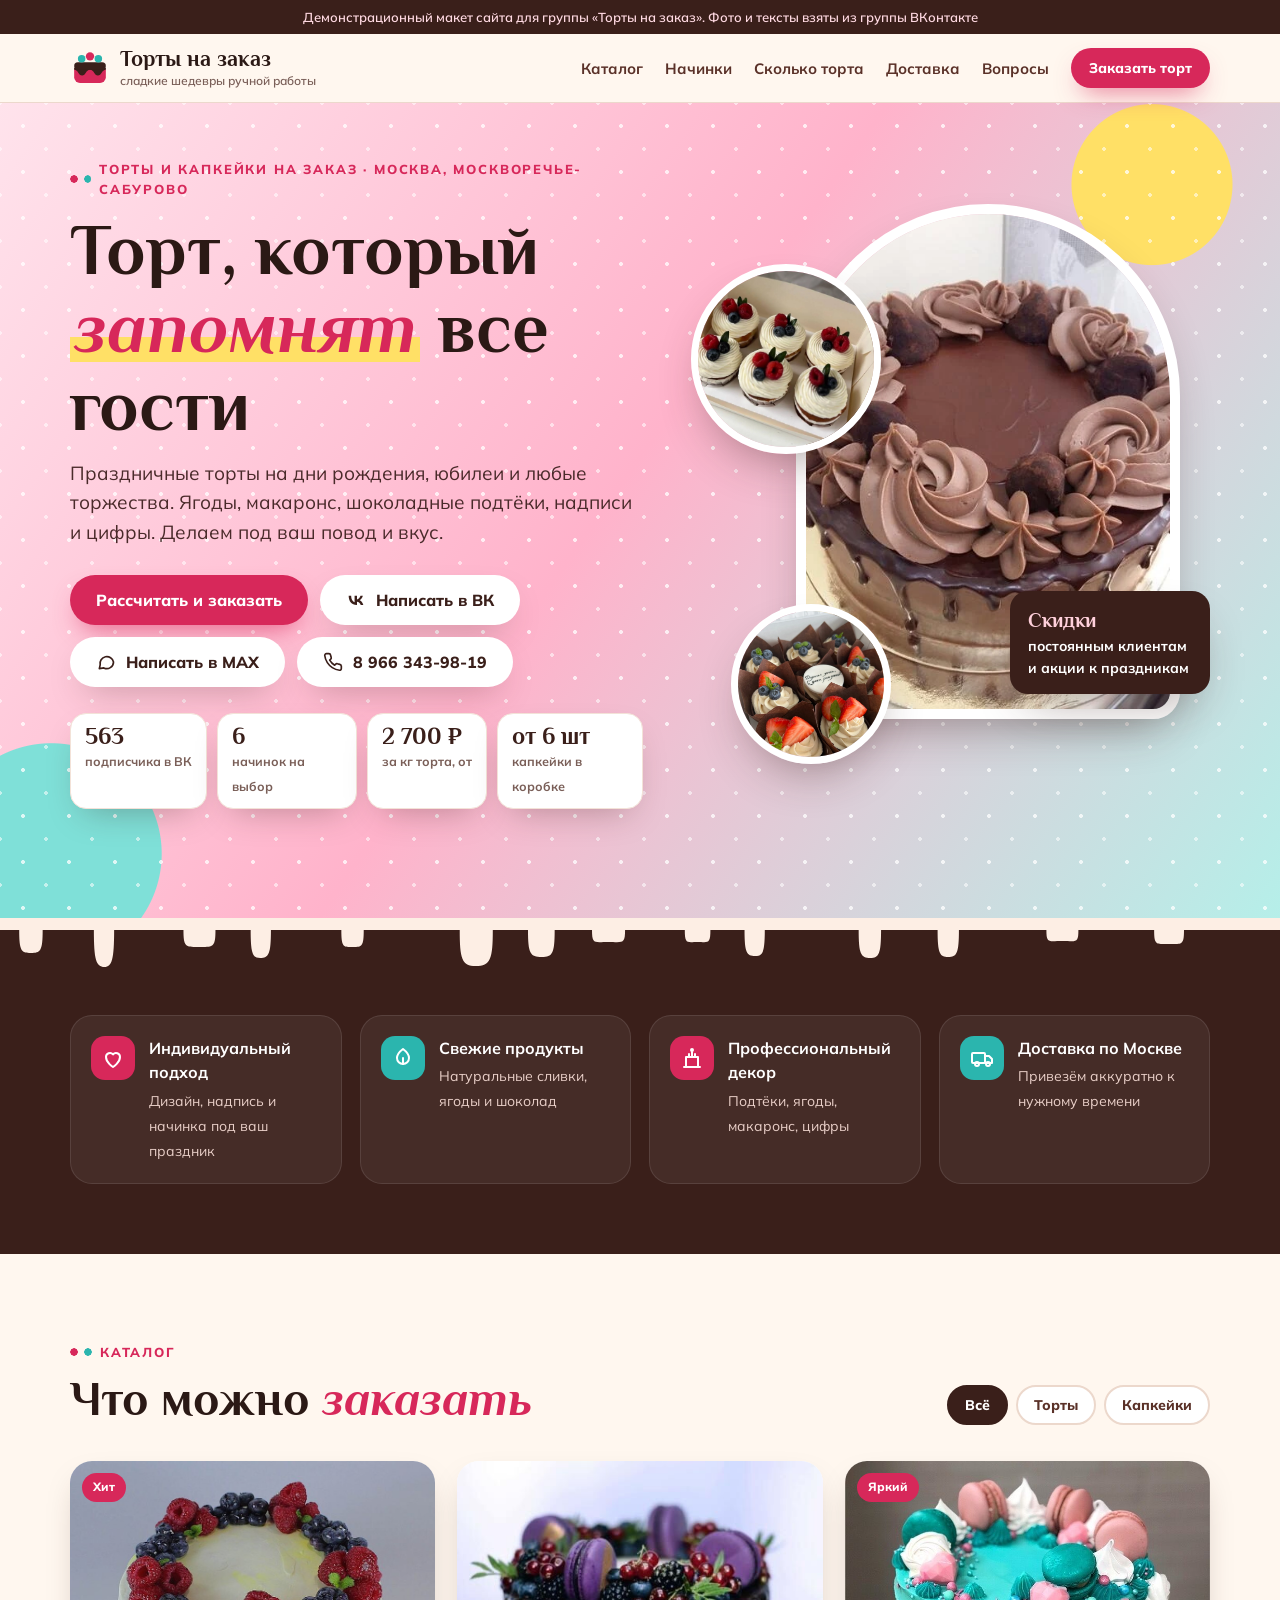
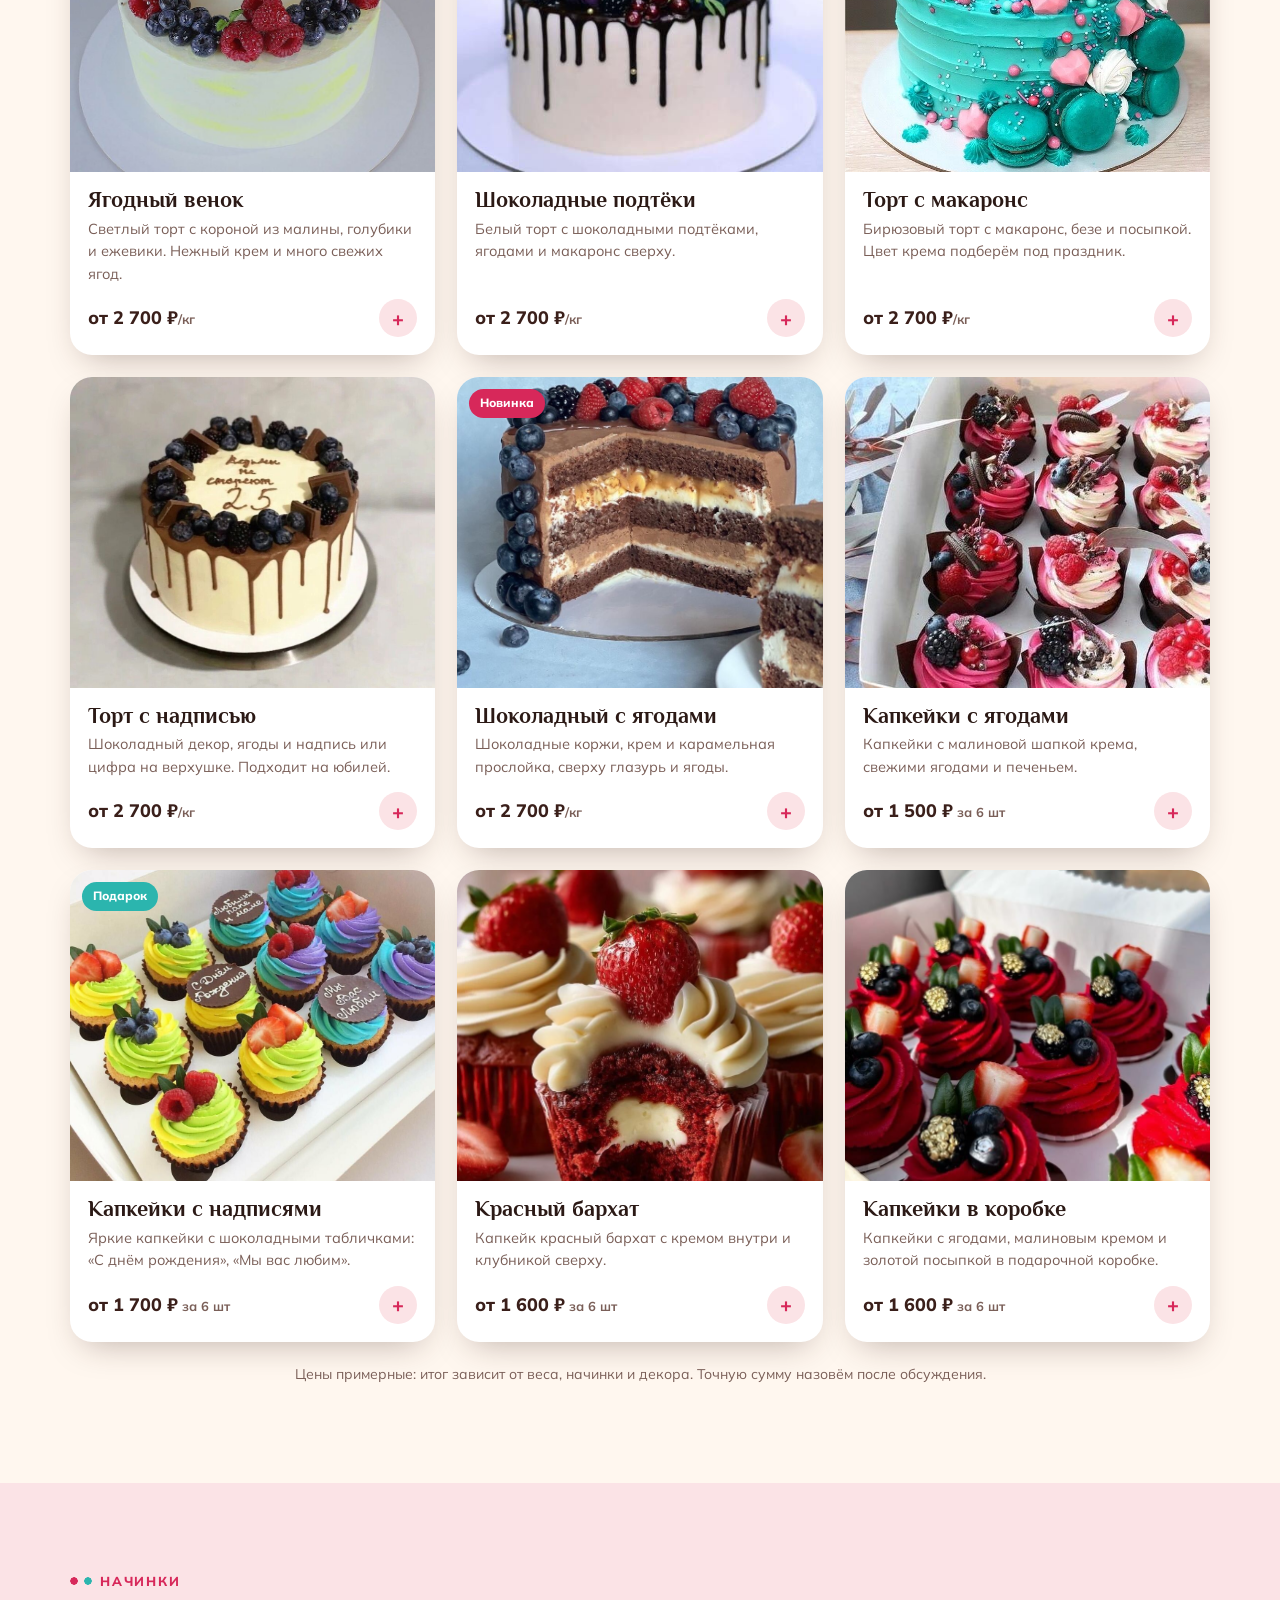
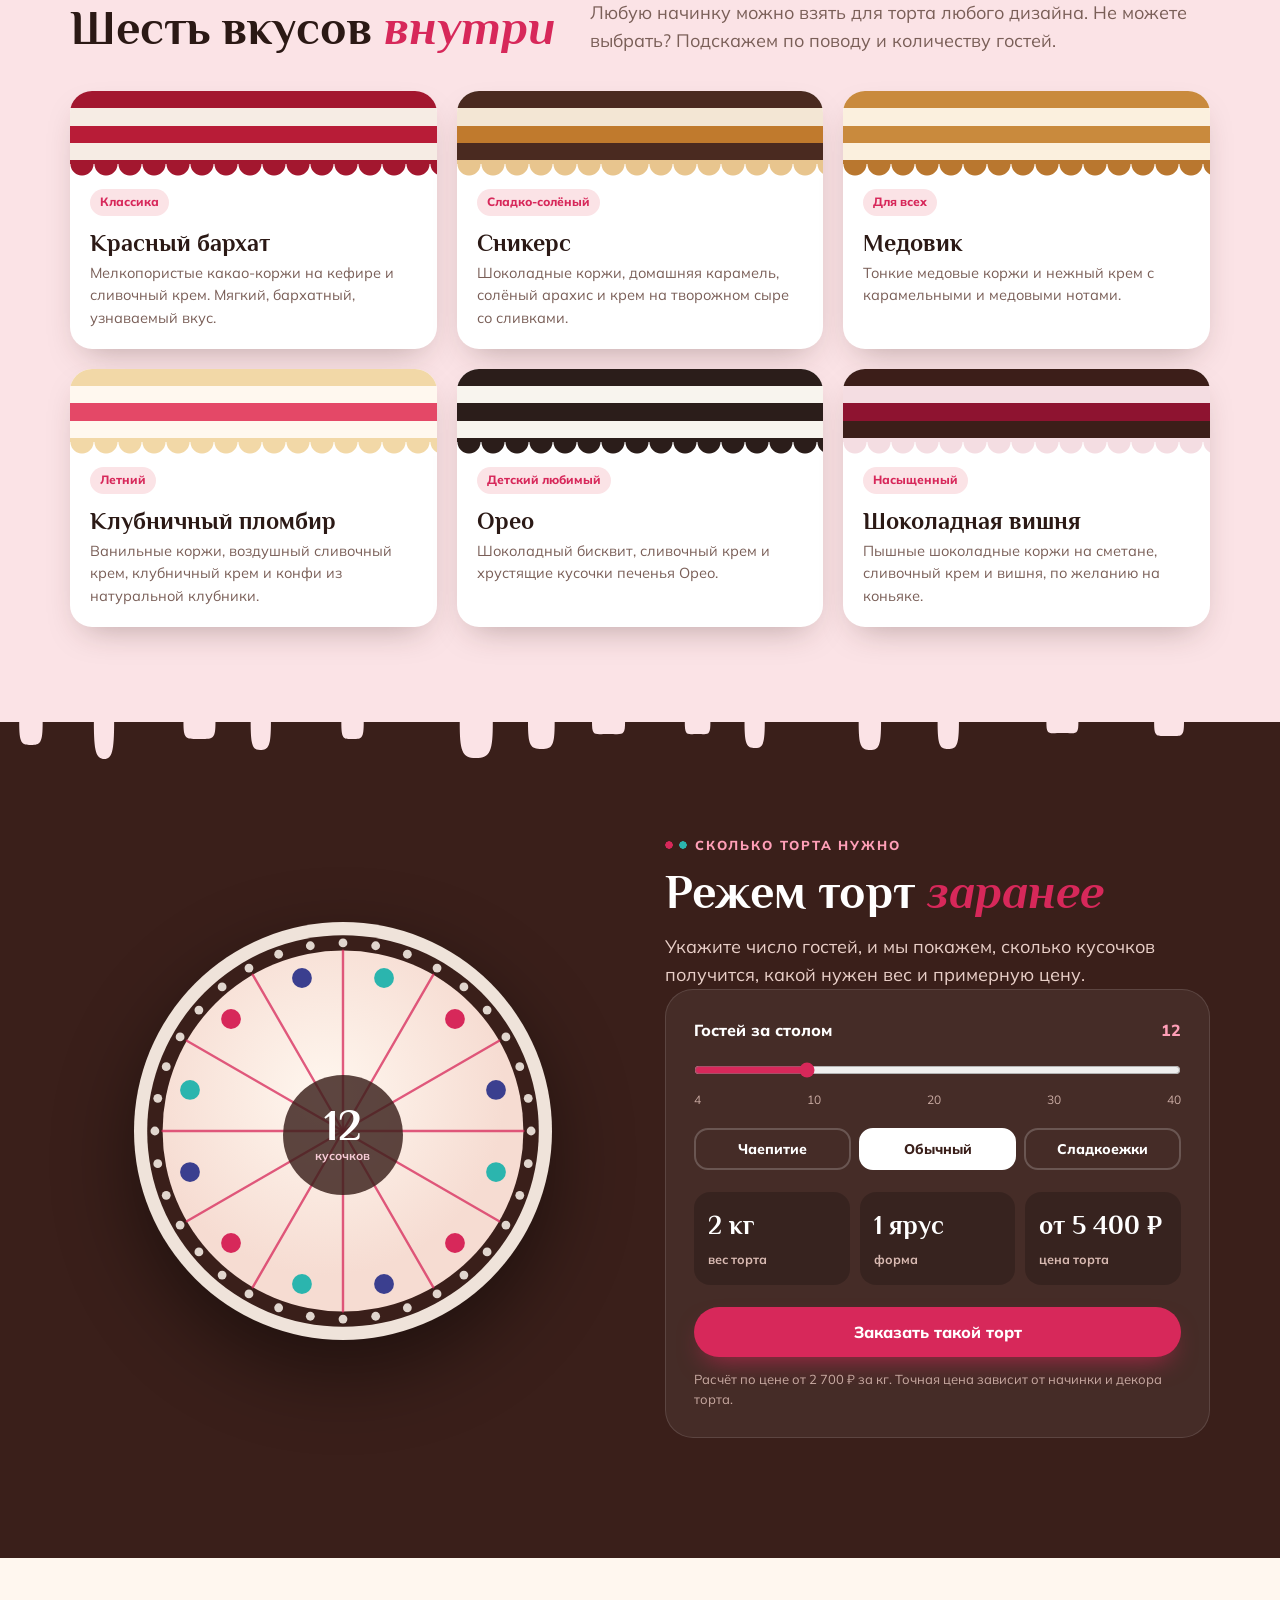
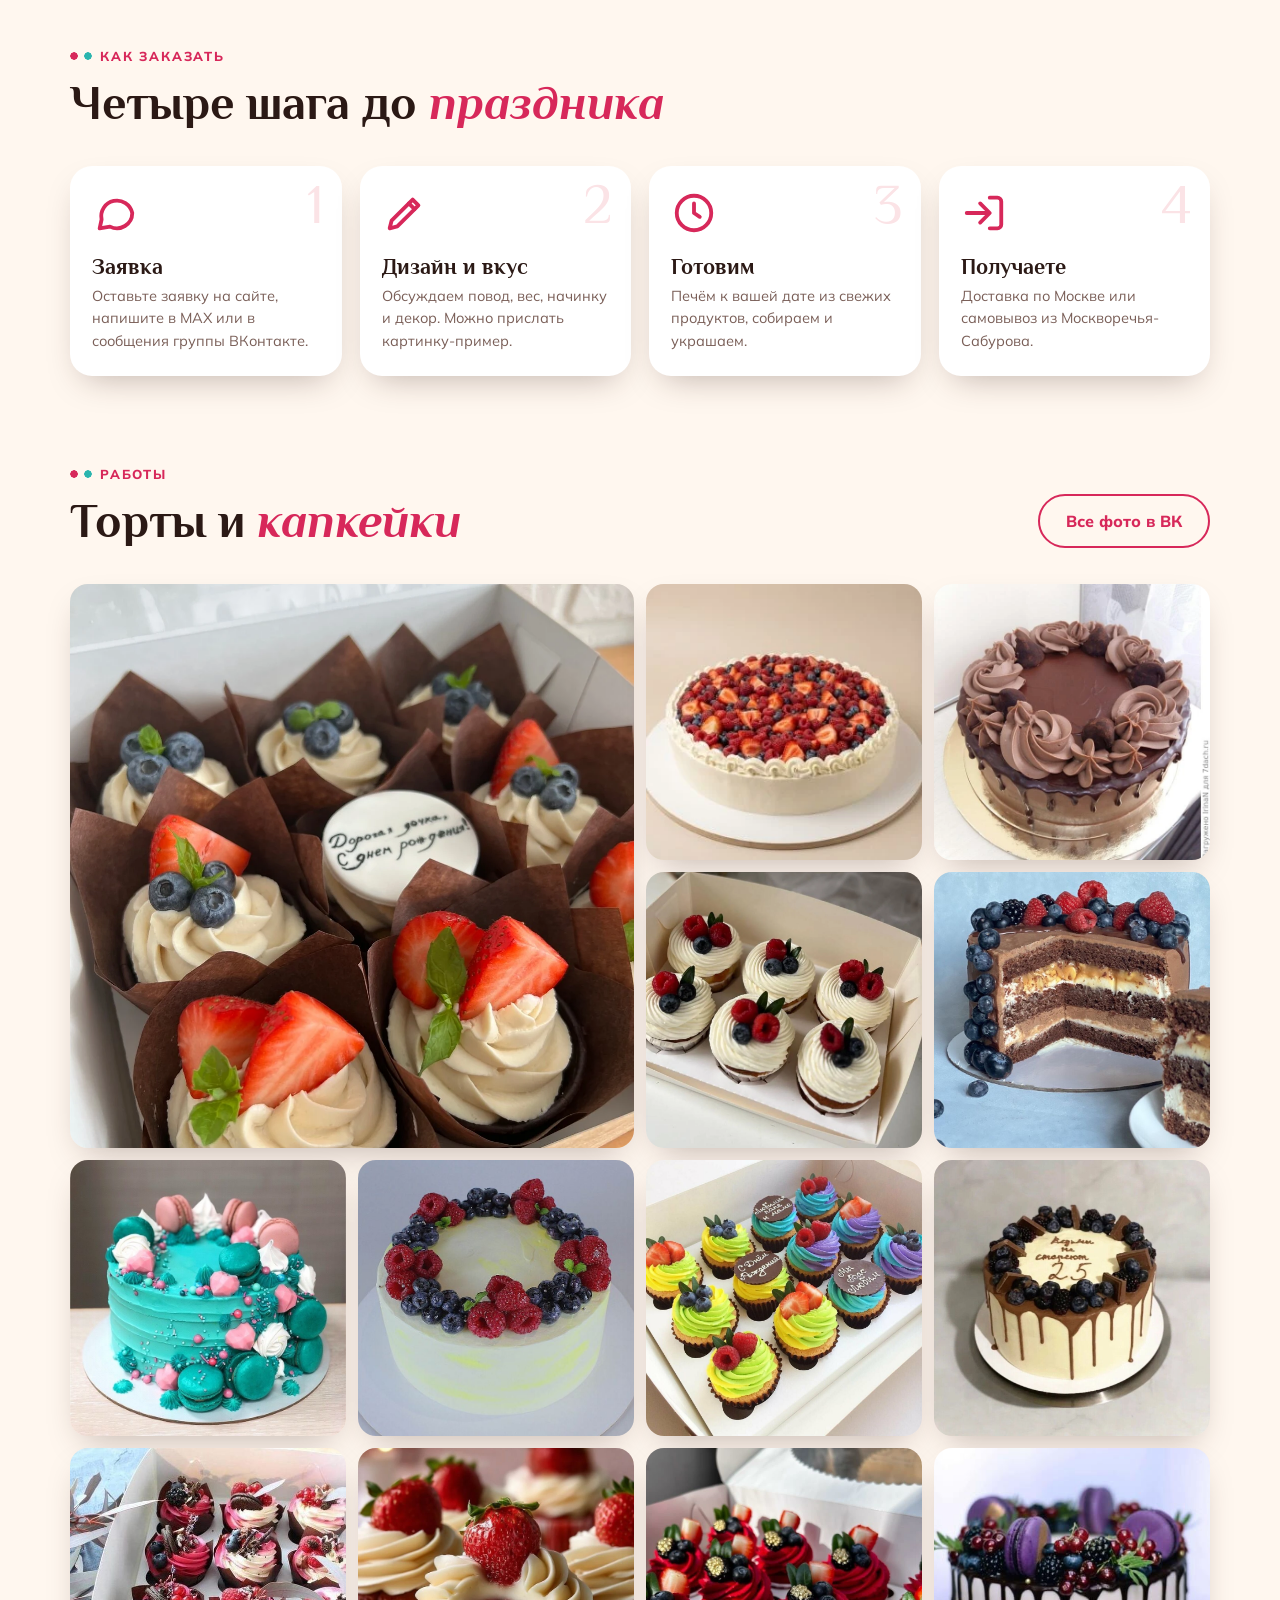
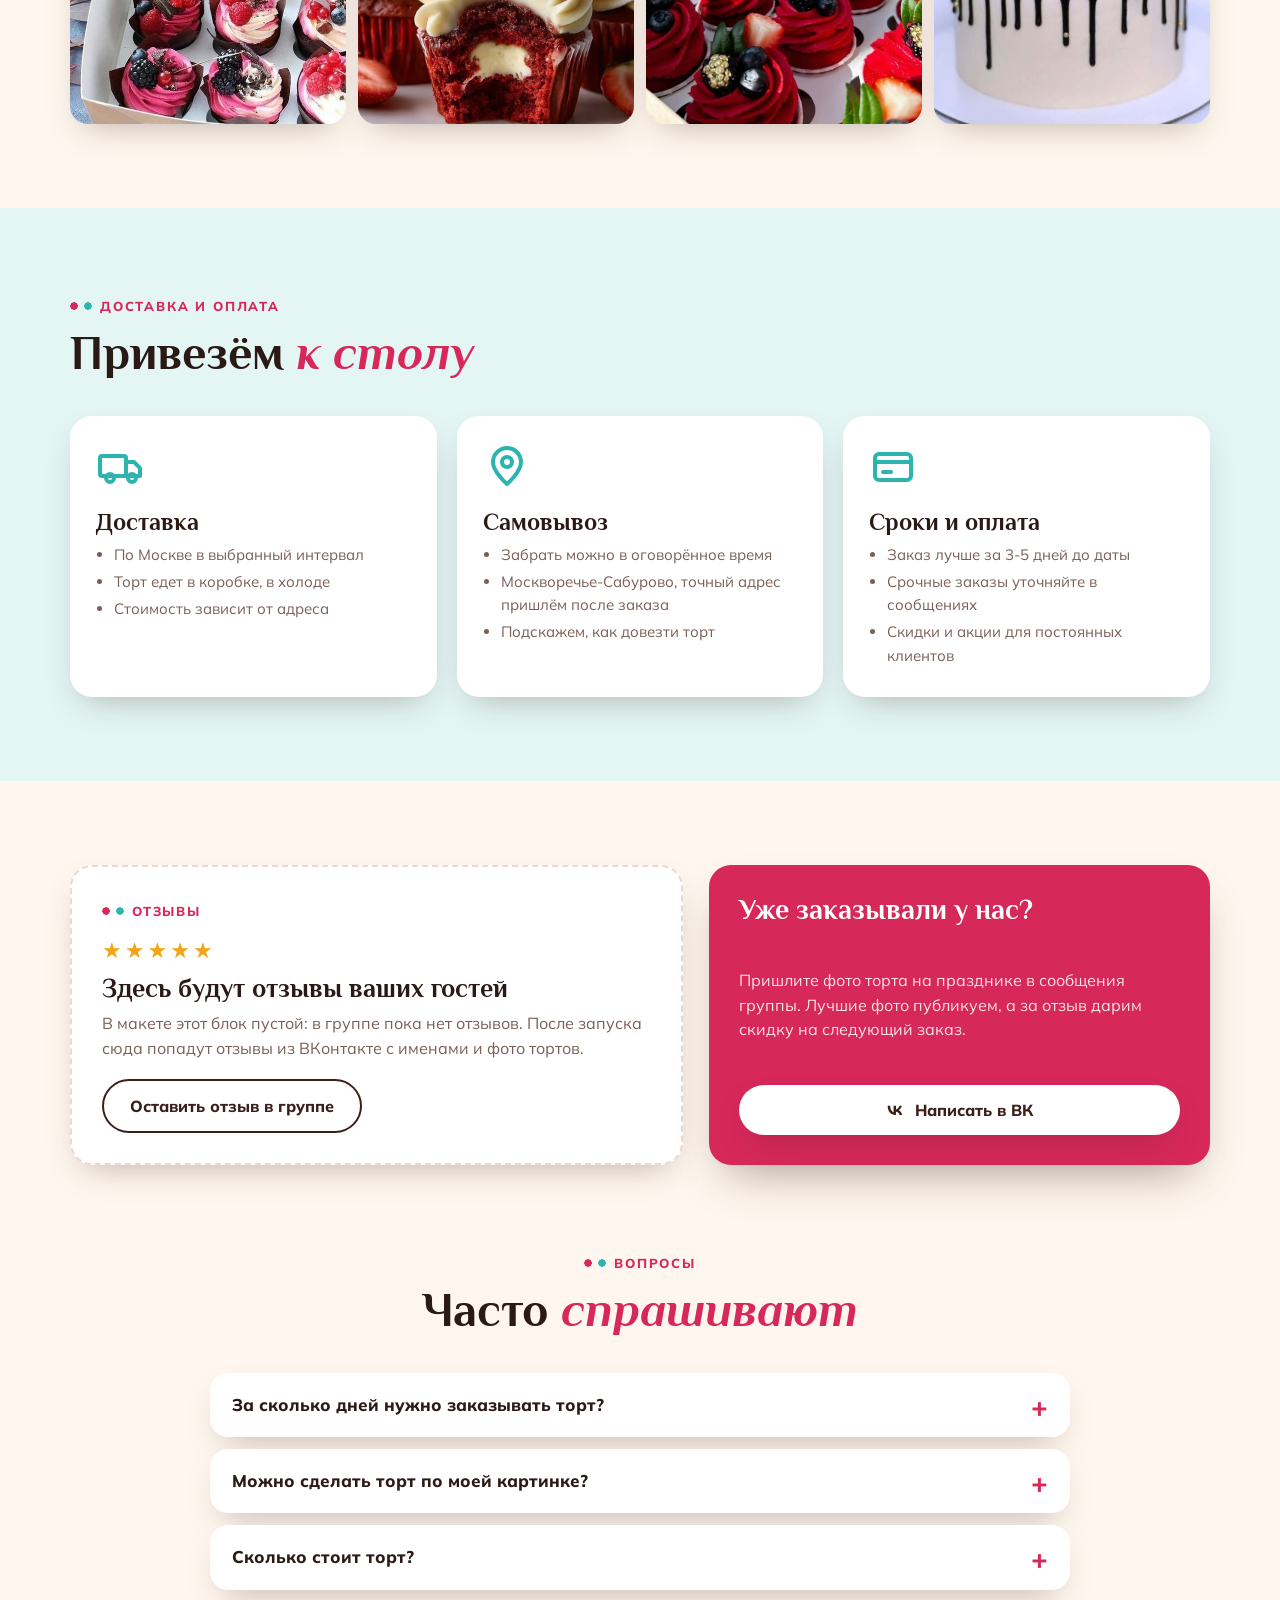
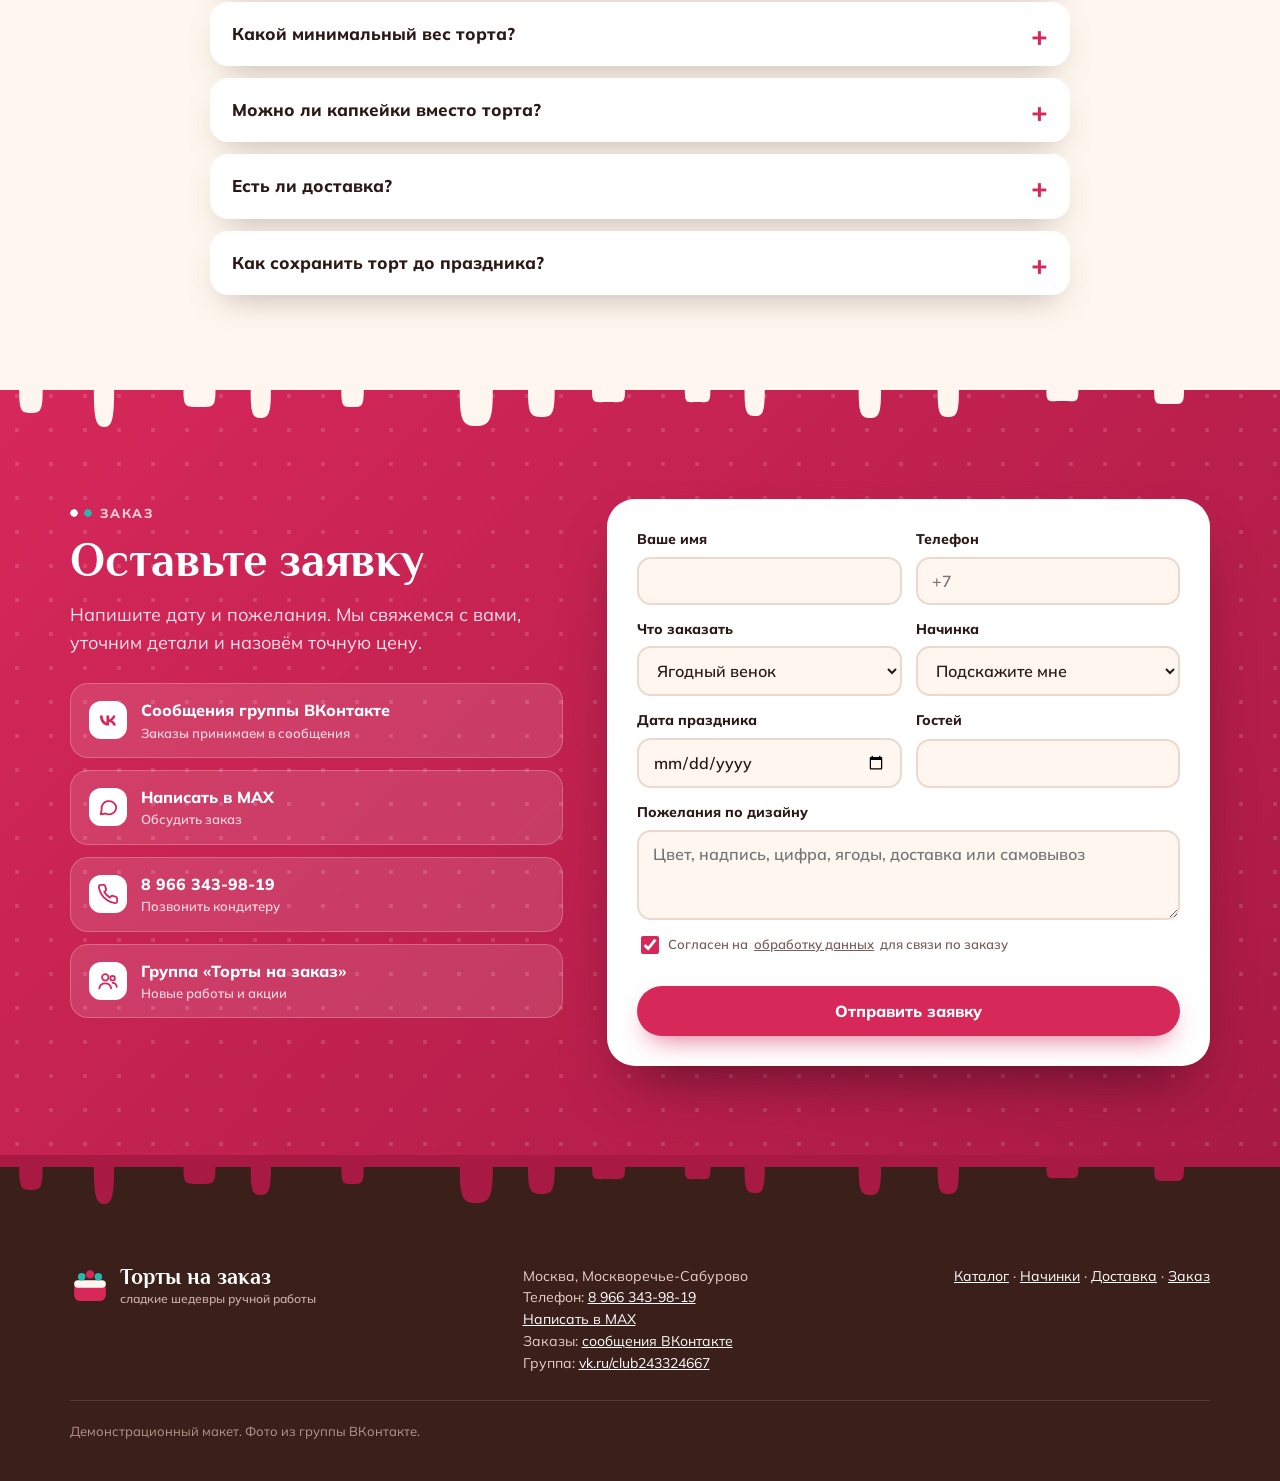
==== commit fcf12d8f: "Добавить ссылку на обработку данных в форму" ====
--- a/index.html
+++ b/index.html
@@ -3,7 +3,7 @@
 <head>
 <meta charset="utf-8">
 <meta name="viewport" content="width=device-width,initial-scale=1">
-<meta name="robots" content="noindex, nofollow">
+<link rel="canonical" href="https://torty-saburovo.ru/">
 <title>Торты на заказ: торты и капкейки ручной работы</title>
 <meta name="description" content="Торты и капкейки на заказ ручной работы: ягодные, шоколадные, с макаронс и надписями. Шесть начинок, доставка по Москве, самовывоз Москворечье-Сабурово, скидки постоянным клиентам.">
 <link rel="preload" href="fonts/philosopher-n700-cyrillic.woff2" as="font" type="font/woff2" crossorigin>
@@ -11,8 +11,13 @@
 <link rel="stylesheet" href="fonts/fonts.css?v=2">
 <link rel="stylesheet" href="style.css?v=2">
 <link rel="icon" href="data:image/svg+xml,%3Csvg xmlns='http://www.w3.org/2000/svg' viewBox='0 0 64 64'%3E%3Crect x='8' y='26' width='48' height='30' rx='8' fill='%23d7285a'/%3E%3Cpath d='M8 34c6 0 6 8 12 8s6-8 12-8 6 8 12 8 6-8 12-8v-2H8z' fill='%233a1f1a'/%3E%3Ccircle cx='32' cy='16' r='8' fill='%232bb5ae'/%3E%3C/svg%3E">
+<script>
+(function(m,e,t,r,i,k,a){m[i]=m[i]||function(){(m[i].a=m[i].a||[]).push(arguments)};m[i].l=1*new Date();k=e.createElement(t);a=e.getElementsByTagName(t)[0];k.async=1;k.src=r;a.parentNode.insertBefore(k,a)})(window,document,"script","https://mc.yandex.ru/metrika/tag.js?id=114704759","ym");
+ym(114704759,"init",{webvisor:true,clickmap:true,trackLinks:true,accurateTrackBounce:true});
+</script>
 </head>
 <body>
+<noscript><img src="https://mc.yandex.ru/watch/114704759" width="1" height="1" alt=""></noscript>
 <svg width="0" height="0" style="position:absolute" aria-hidden="true">
  <symbol id="drip" viewBox="0 0 1200 56" preserveAspectRatio="none"><path d="M0 0H1200V12H1110C1110 27.6 1108 26 1096 26C1084 26 1082 27.6 1082 12H1011C1011 25.8 1009 23 996 23C983 23 981 25.8 981 12H899C899 35.4 897 39 889 39C881 39 879 35.4 879 12H826C826 36 824 40 816 40C807 40 805 36 805 12H717C717 34.8 715 38 708 38C700 38 698 34.8 698 12H666C666 26.4 664 24 654 24C644 24 642 26.4 642 12H586C586 26.4 584 24 570 24C557 24 555 26.4 555 12H520C520 35.4 518 39 508 39C497 39 495 35.4 495 12H462C462 40.8 460 48 446 48C433 48 431 40.8 431 12H341C341 29.4 339 29 330 29C322 29 320 29.4 320 12H254C254 36 252 40 244 40C237 40 235 36 235 12H202C202 29.4 200 29 187 29C174 29 172 29.4 172 12H107C107 41.4 105 49 98 49C90 49 88 41.4 88 12H40C40 33 38 35 29 35C20 35 18 33 18 12H0Z"/></symbol>
  <symbol id="i-vk" viewBox="0 0 24 24"><path fill="currentColor" d="M12.8 18c-6 0-9.5-4.1-9.6-11h3c.1 5 2.3 7.2 4.1 7.6V7h2.9v4.3c1.7-.2 3.6-2.2 4.2-4.3h2.8c-.5 2.7-2.4 4.6-3.8 5.4 1.4.7 3.6 2.4 4.4 5.6h-3.1c-.7-2.1-2.4-3.8-4.5-4V18z"/></symbol>
@@ -204,7 +209,7 @@
     <a href="https://vk.ru/club243324667" target="_blank" rel="noopener"><svg viewBox="0 0 24 24" fill="none" stroke="currentColor" stroke-width="2" stroke-linecap="round" stroke-linejoin="round"><circle cx="9" cy="8" r="3.5"/><path d="M2.5 20c.6-3.6 3.2-5.5 6.5-5.5s5.9 1.9 6.5 5.5"/><circle cx="17" cy="9" r="2.5"/><path d="M17 14c2.5 0 4.2 1.6 4.6 4.5"/></svg><div>Группа «Торты на заказ»<span>Новые работы и акции</span></div></a>
    </div>
   </div>
-  <form class="fl" id="form" novalidate>
+  <form class="fl ym-hide-content" id="form" novalidate>
    <label>Ваше имя<input name="name" id="fName" autocomplete="name" required></label>
    <label>Телефон<input name="phone" id="fPhone" type="tel" inputmode="tel" autocomplete="tel" placeholder="+7" required></label>
    <label>Что заказать<select id="fProduct"></select></label>
@@ -213,7 +218,7 @@
    <label>Гостей<input type="number" id="fGuests" min="1" max="200" inputmode="numeric"></label>
    <label class="full">Пожелания по дизайну<textarea id="fComment" placeholder="Цвет, надпись, цифра, ягоды, доставка или самовывоз"></textarea></label>
    <input class="hp" name="website" id="fWebsite" tabindex="-1" autocomplete="off" aria-hidden="true">
-   <label class="agree full"><input type="checkbox" id="fAgree" checked> Согласен на обработку данных для связи по заказу</label>
+   <label class="agree full"><input type="checkbox" id="fAgree" checked> Согласен на <a href="privacy.html" target="_blank" rel="noopener">обработку данных</a> для связи по заказу</label>
    <div class="err full" id="err" role="alert"></div>
    <div class="full"><button class="btn btn-r" id="submit" type="submit">Отправить заявку</button></div>
    <div class="ok full" id="sent" hidden>Спасибо, заявка принята! Скоро свяжемся с вами.</div>
@@ -240,6 +245,6 @@
 <dialog id="dlg"><button class="x" id="dlgX" aria-label="Закрыть">×</button><div class="dg"><img id="dImg" alt=""><div class="in"><span class="badge" id="dBadge" style="position:static;align-self:flex-start"></span><h3 id="dTitle"></h3><p id="dText"></p><ul id="dList"></ul><div class="price" id="dPrice"></div><button class="btn btn-r" id="dOrder">Заказать</button></div></div></dialog>
 <dialog id="lb" class="lb"><button class="x" id="lbX" aria-label="Закрыть">×</button><img id="lbImg" alt=""></dialog>
 
-<script src="app.js?v=3"></script>
+<script src="app.js?v=4"></script>
 </body>
 </html>
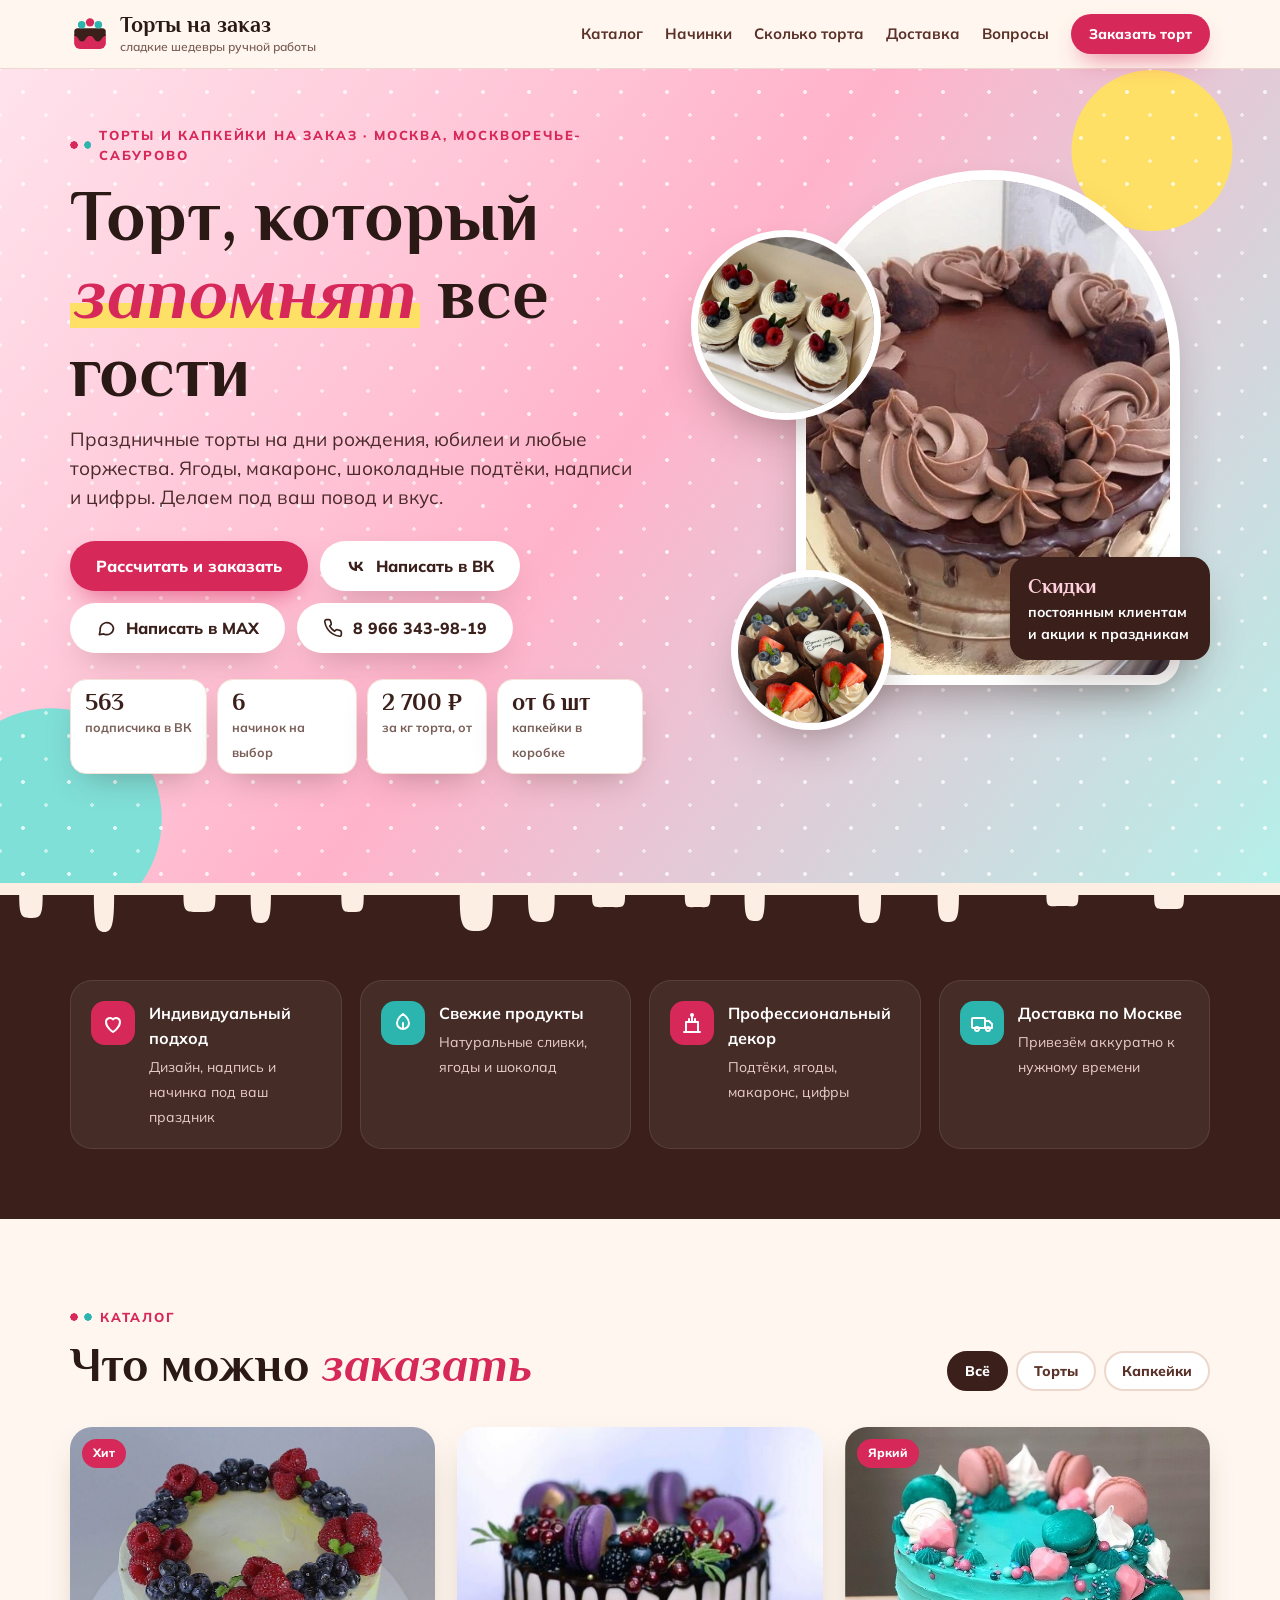
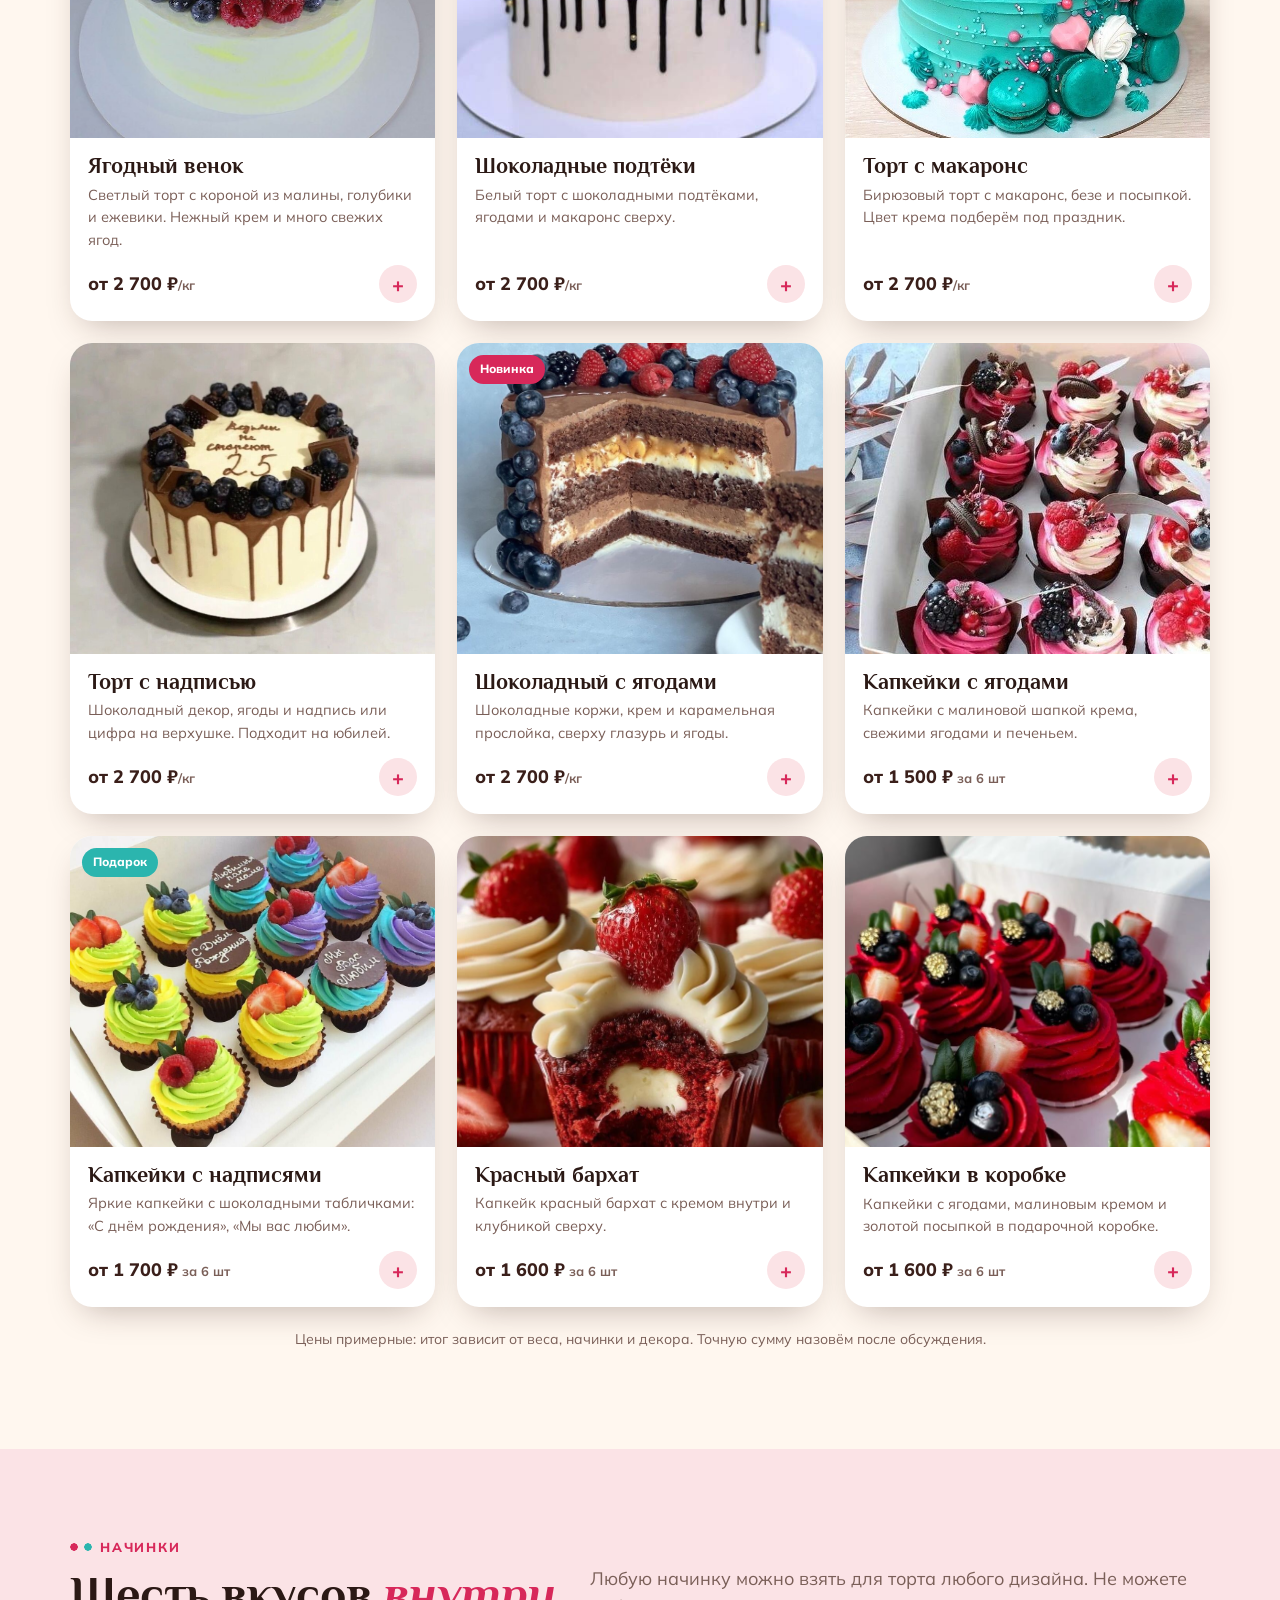
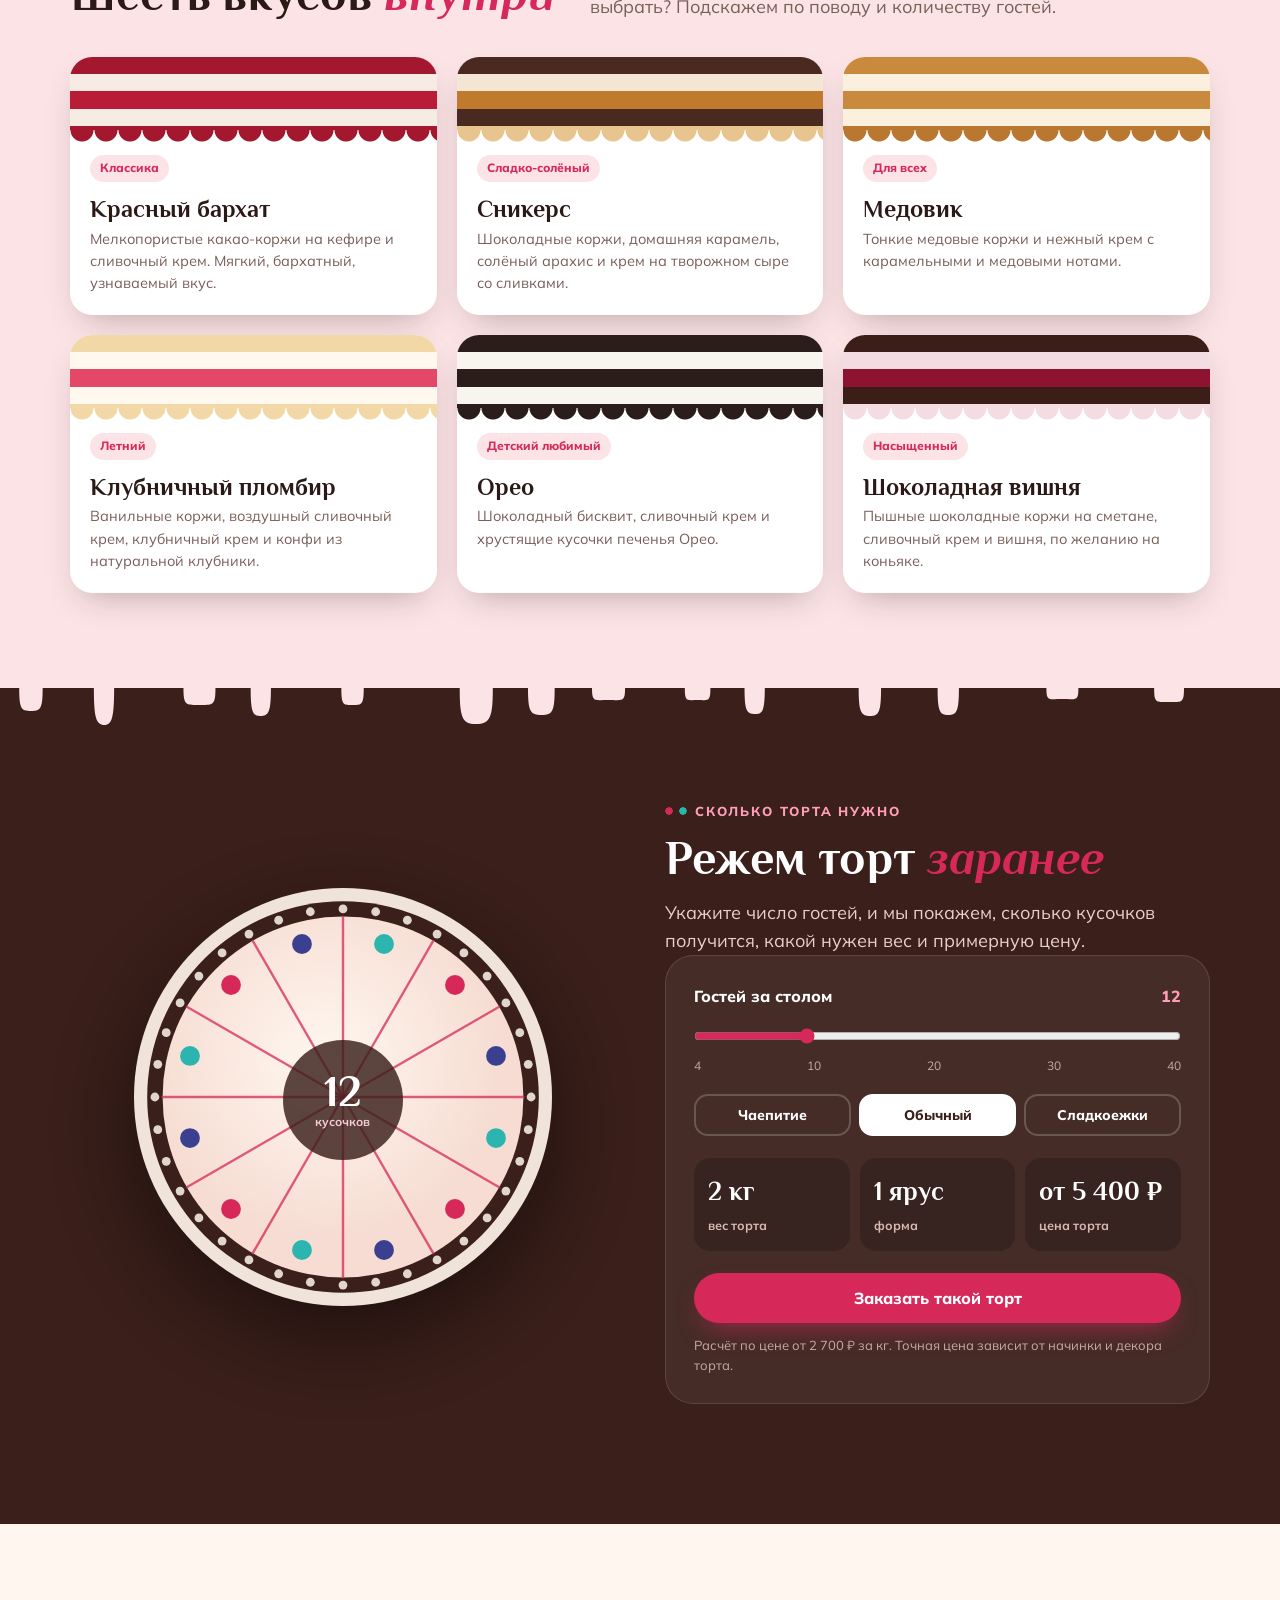
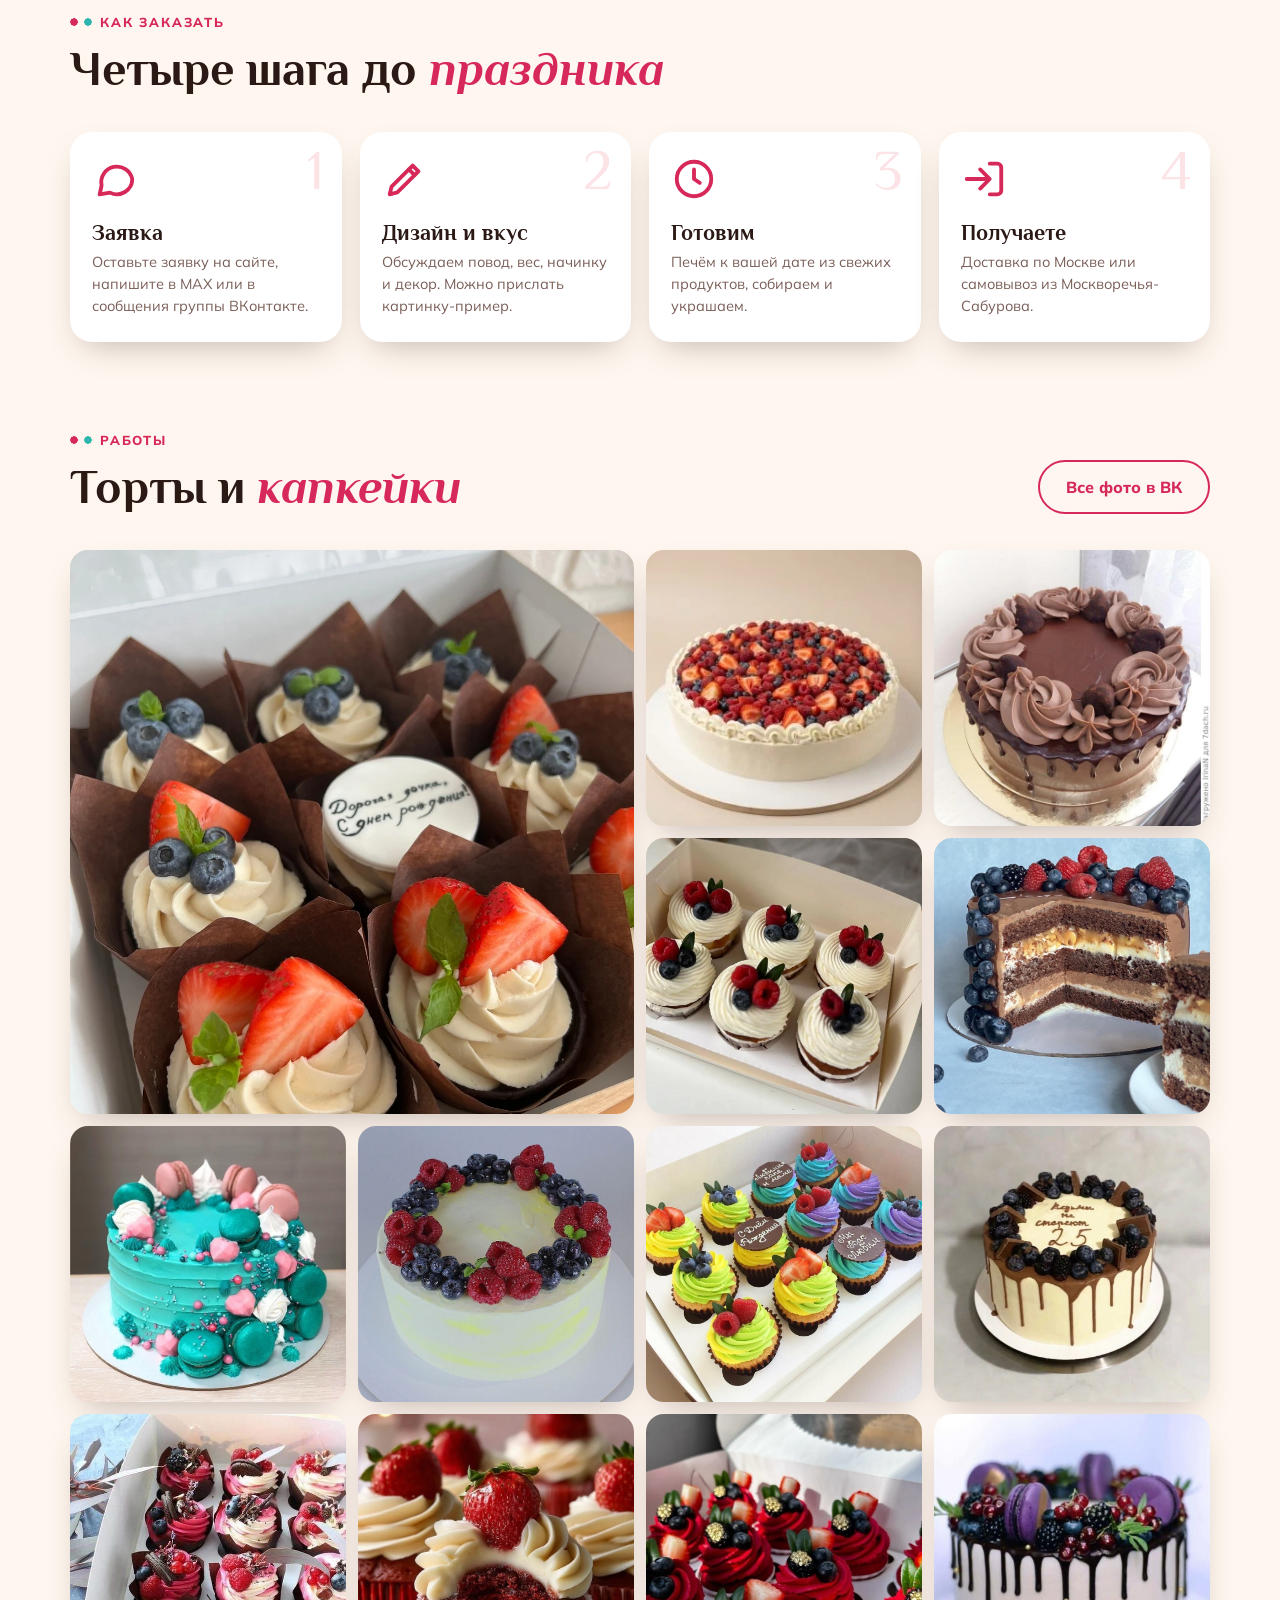
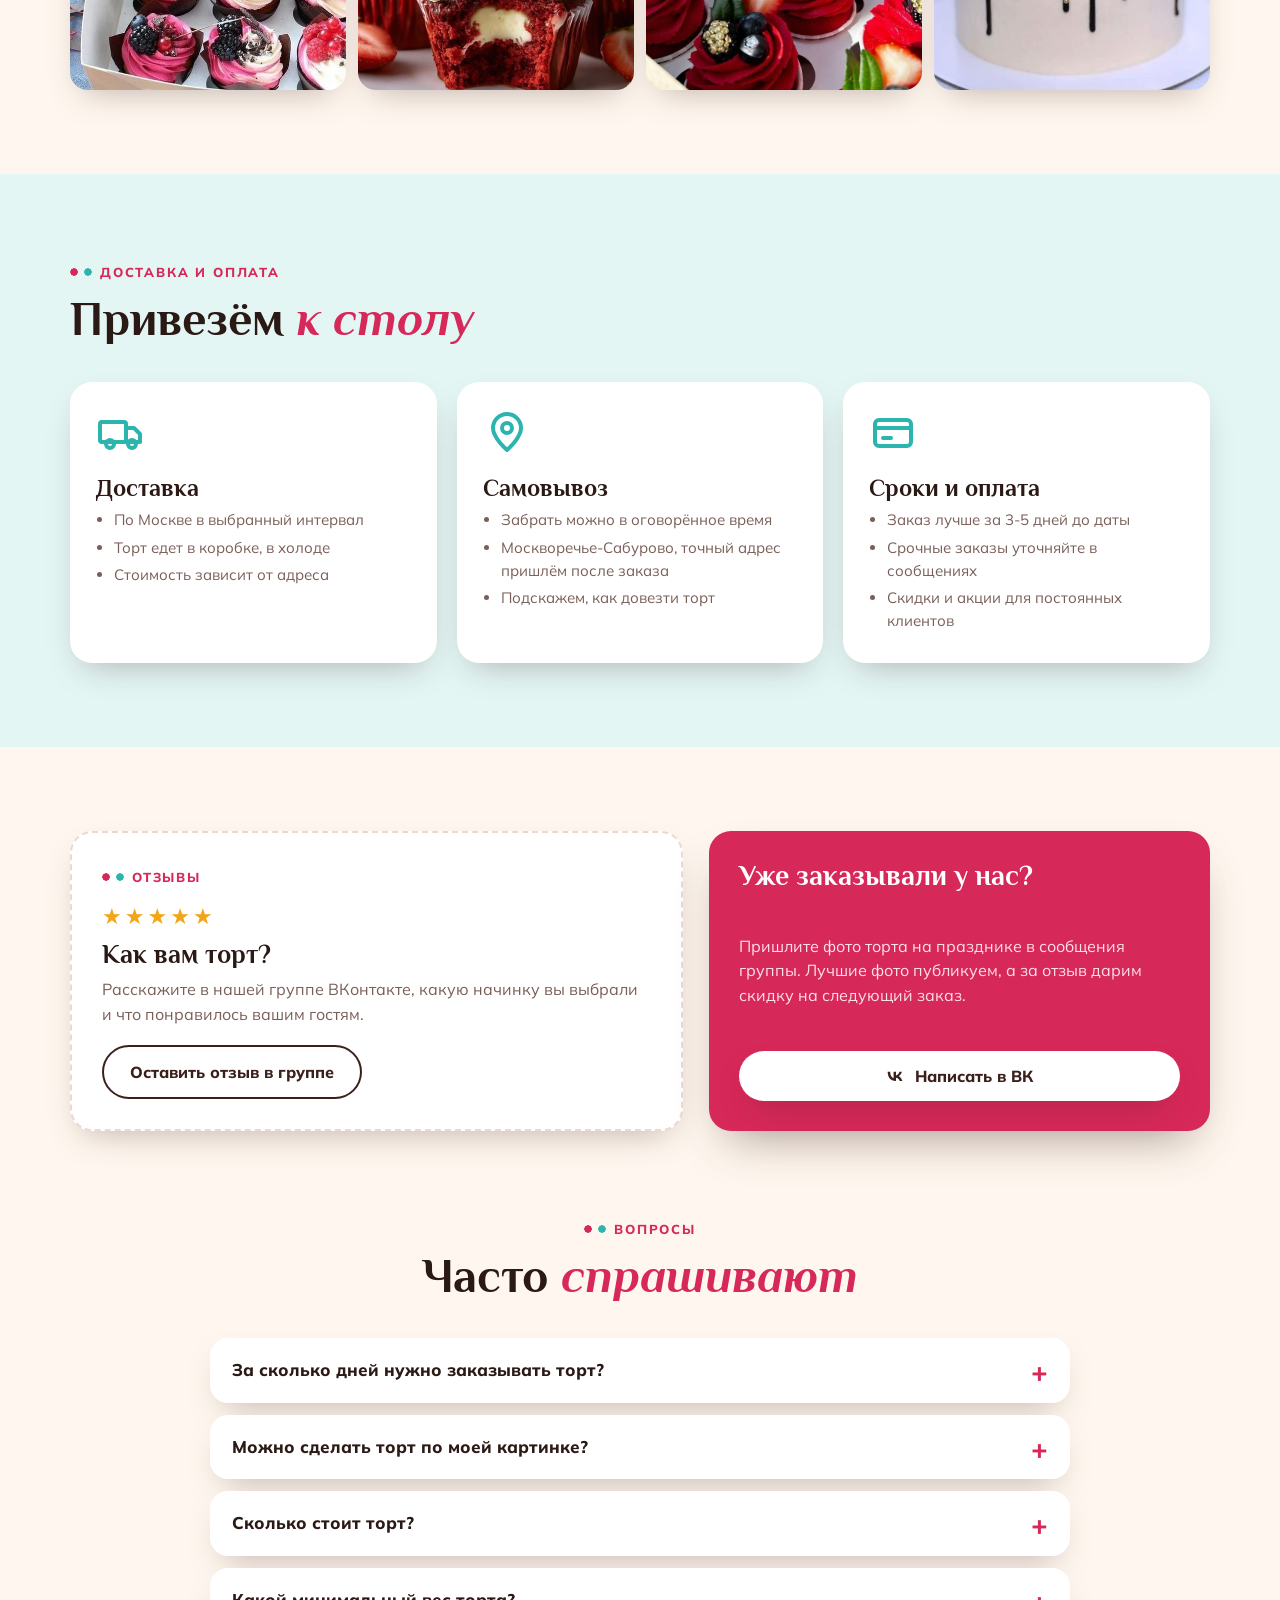
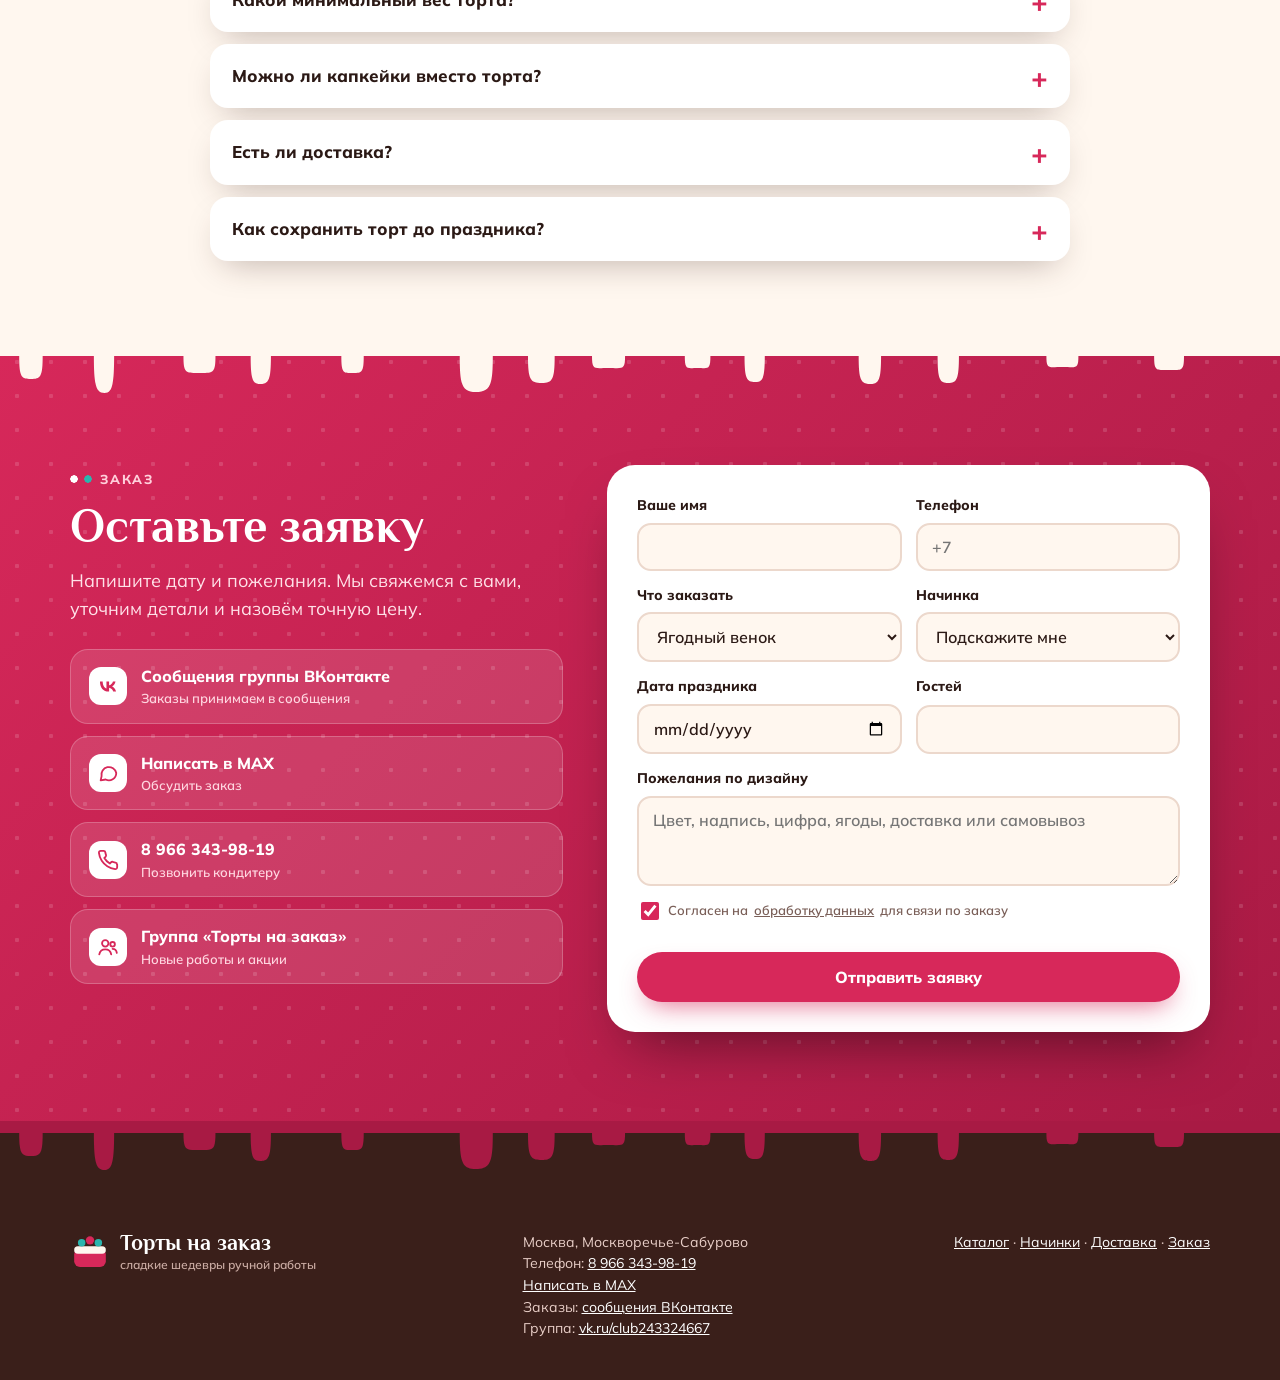
==== commit d26c34a3: "Убрать подписи макета с рабочего сайта" ====
--- a/index.html
+++ b/index.html
@@ -25,7 +25,6 @@
  <symbol id="i-msg" viewBox="0 0 24 24"><path fill="none" stroke="currentColor" stroke-width="2" stroke-linecap="round" stroke-linejoin="round" d="M21 12a8 8 0 0 1-11.6 7.1L4 20l1-4.6A8 8 0 1 1 21 12z"/></symbol>
 </svg>
 
-<div class="mockup">Демонстрационный макет сайта для группы «Торты на заказ». Фото и тексты взяты из группы ВКонтакте</div>
 
 <header class="hdr">
  <div class="wrap">
@@ -168,8 +167,8 @@
   <div class="rev-box">
    <div class="kicker">Отзывы</div>
    <div class="stars" aria-hidden="true">★★★★★</div>
-   <h3>Здесь будут отзывы ваших гостей</h3>
-   <p>В макете этот блок пустой: в группе пока нет отзывов. После запуска сюда попадут отзывы из ВКонтакте с именами и фото тортов.</p>
+   <h3>Как вам торт?</h3>
+   <p>Расскажите в нашей группе ВКонтакте, какую начинку вы выбрали и что понравилось вашим гостям.</p>
    <a class="btn btn-o" href="https://vk.ru/club243324667" target="_blank" rel="noopener" style="color:var(--choc)">Оставить отзыв в группе</a>
   </div>
   <div class="rev-side">
@@ -236,7 +235,6 @@
    <div>Москва, Москворечье-Сабурово<br>Телефон: <a href="tel:+79663439819">8 966 343-98-19</a><br><a href="https://max.ru/u/f9LHodD0cOJwWjHxovNCDzY8B2bf6vn-MfQ-qfauGo-uVNNt6kenw4cKOT0" target="_blank" rel="noopener">Написать в MAX</a><br>Заказы: <a href="https://vk.me/club243324667" target="_blank" rel="noopener">сообщения ВКонтакте</a><br>Группа: <a href="https://vk.ru/club243324667" target="_blank" rel="noopener">vk.ru/club243324667</a></div>
    <div><a href="#menu">Каталог</a> · <a href="#fillings">Начинки</a> · <a href="#delivery">Доставка</a> · <a href="#order">Заказ</a></div>
   </div>
-  <div class="mockup-note">Демонстрационный макет. Фото из группы ВКонтакте.</div>
  </div>
 </footer>
 
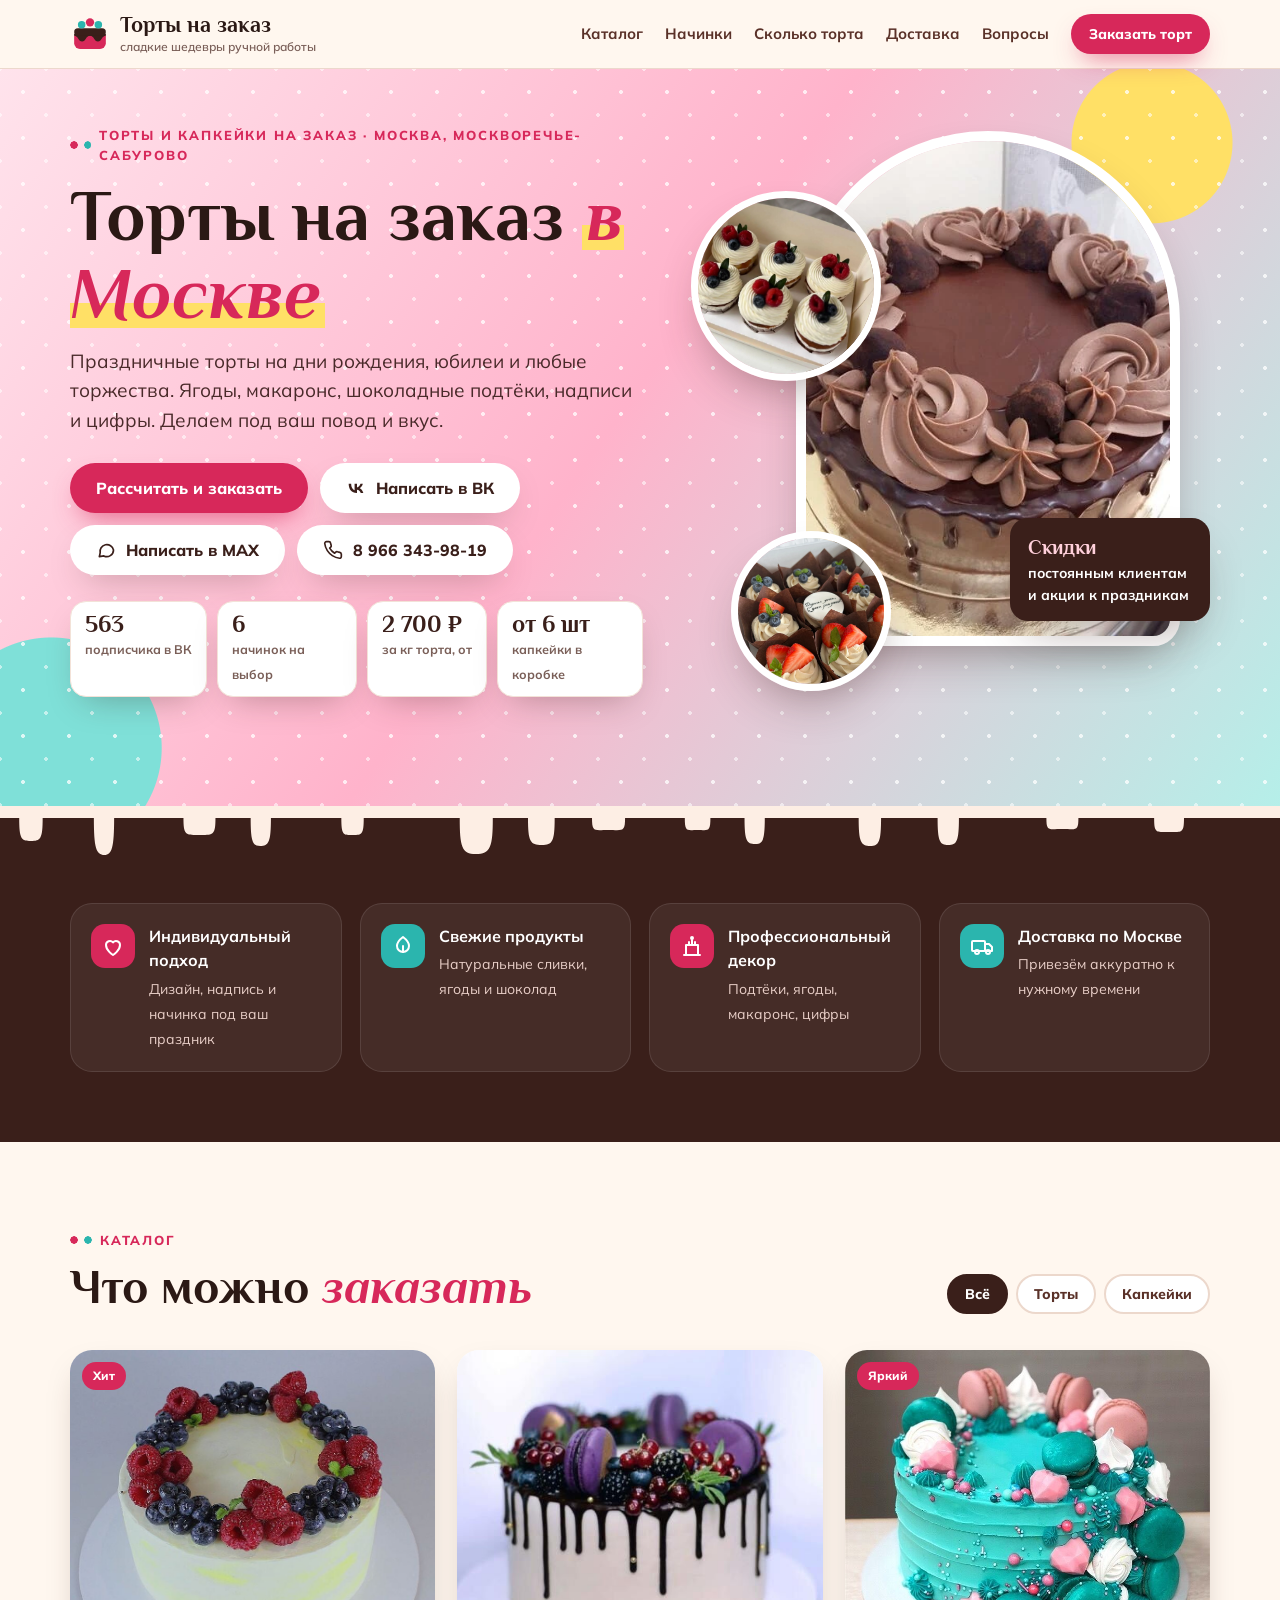
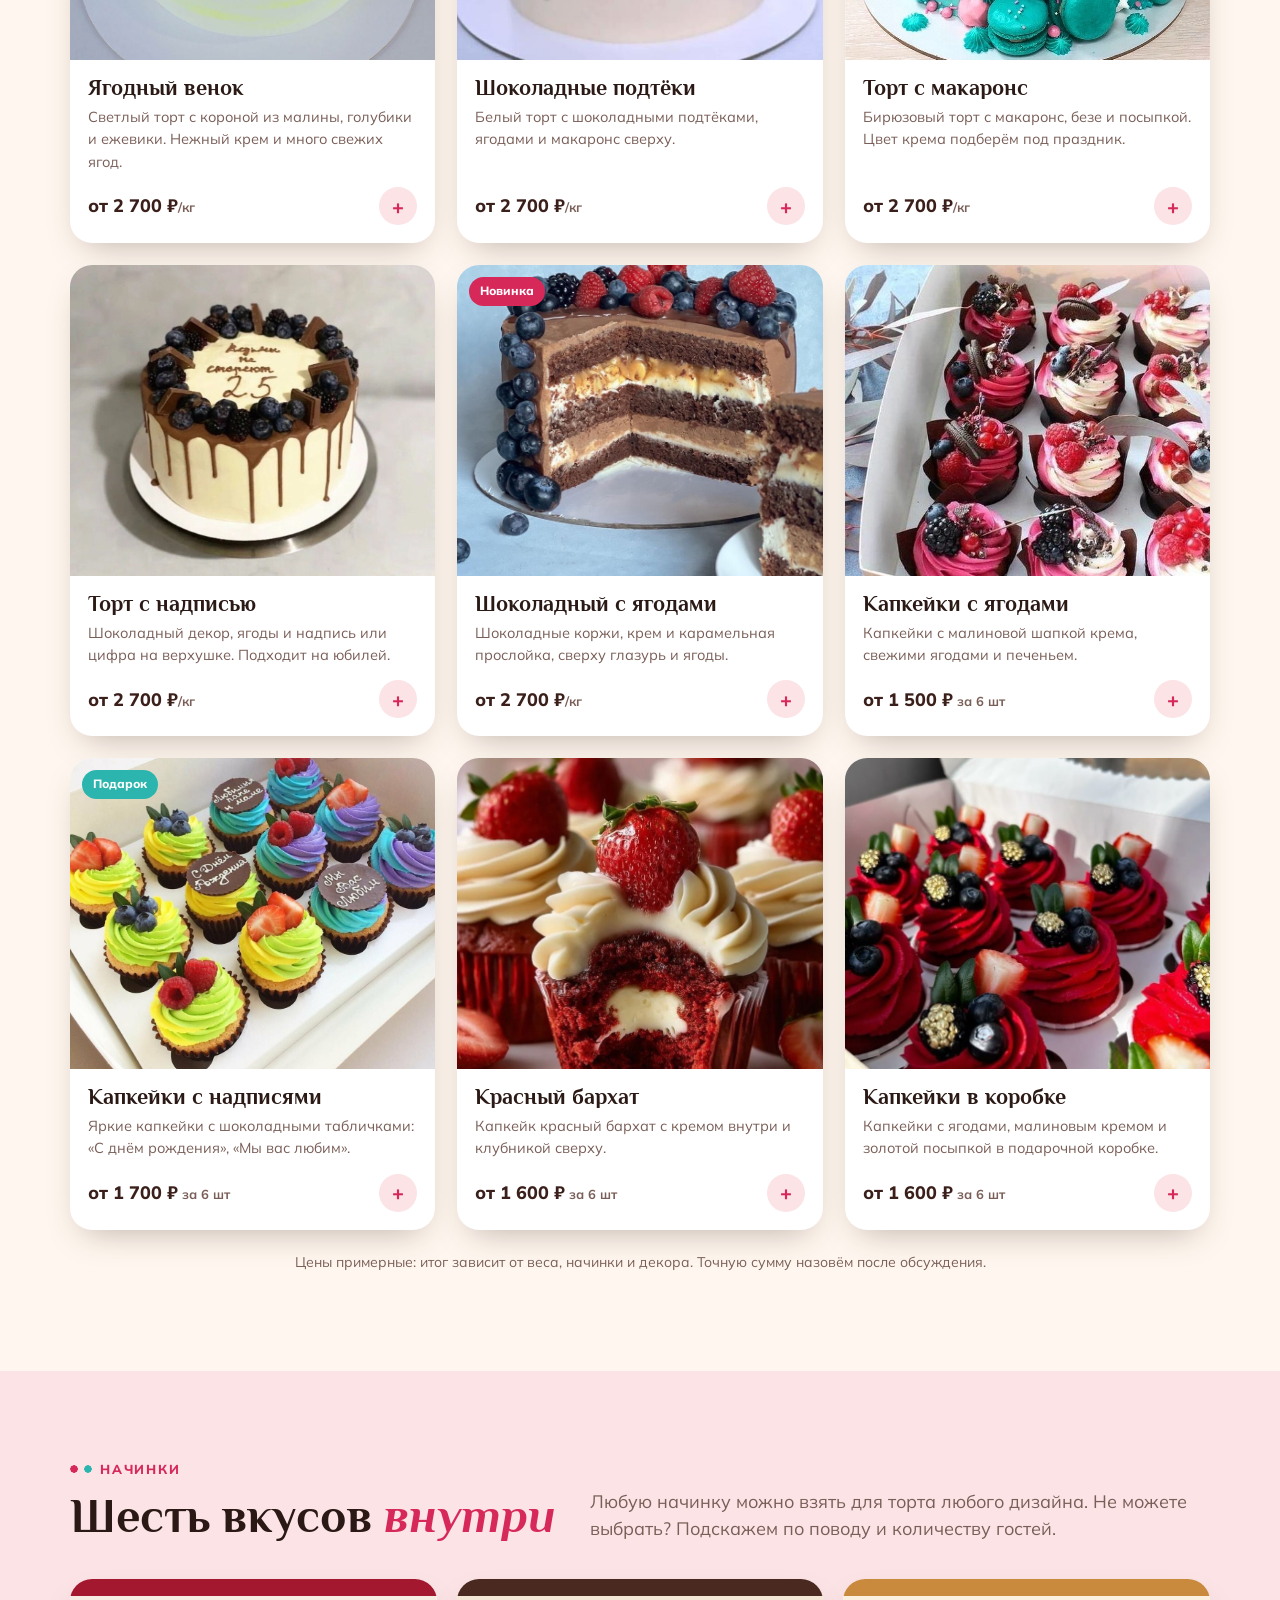
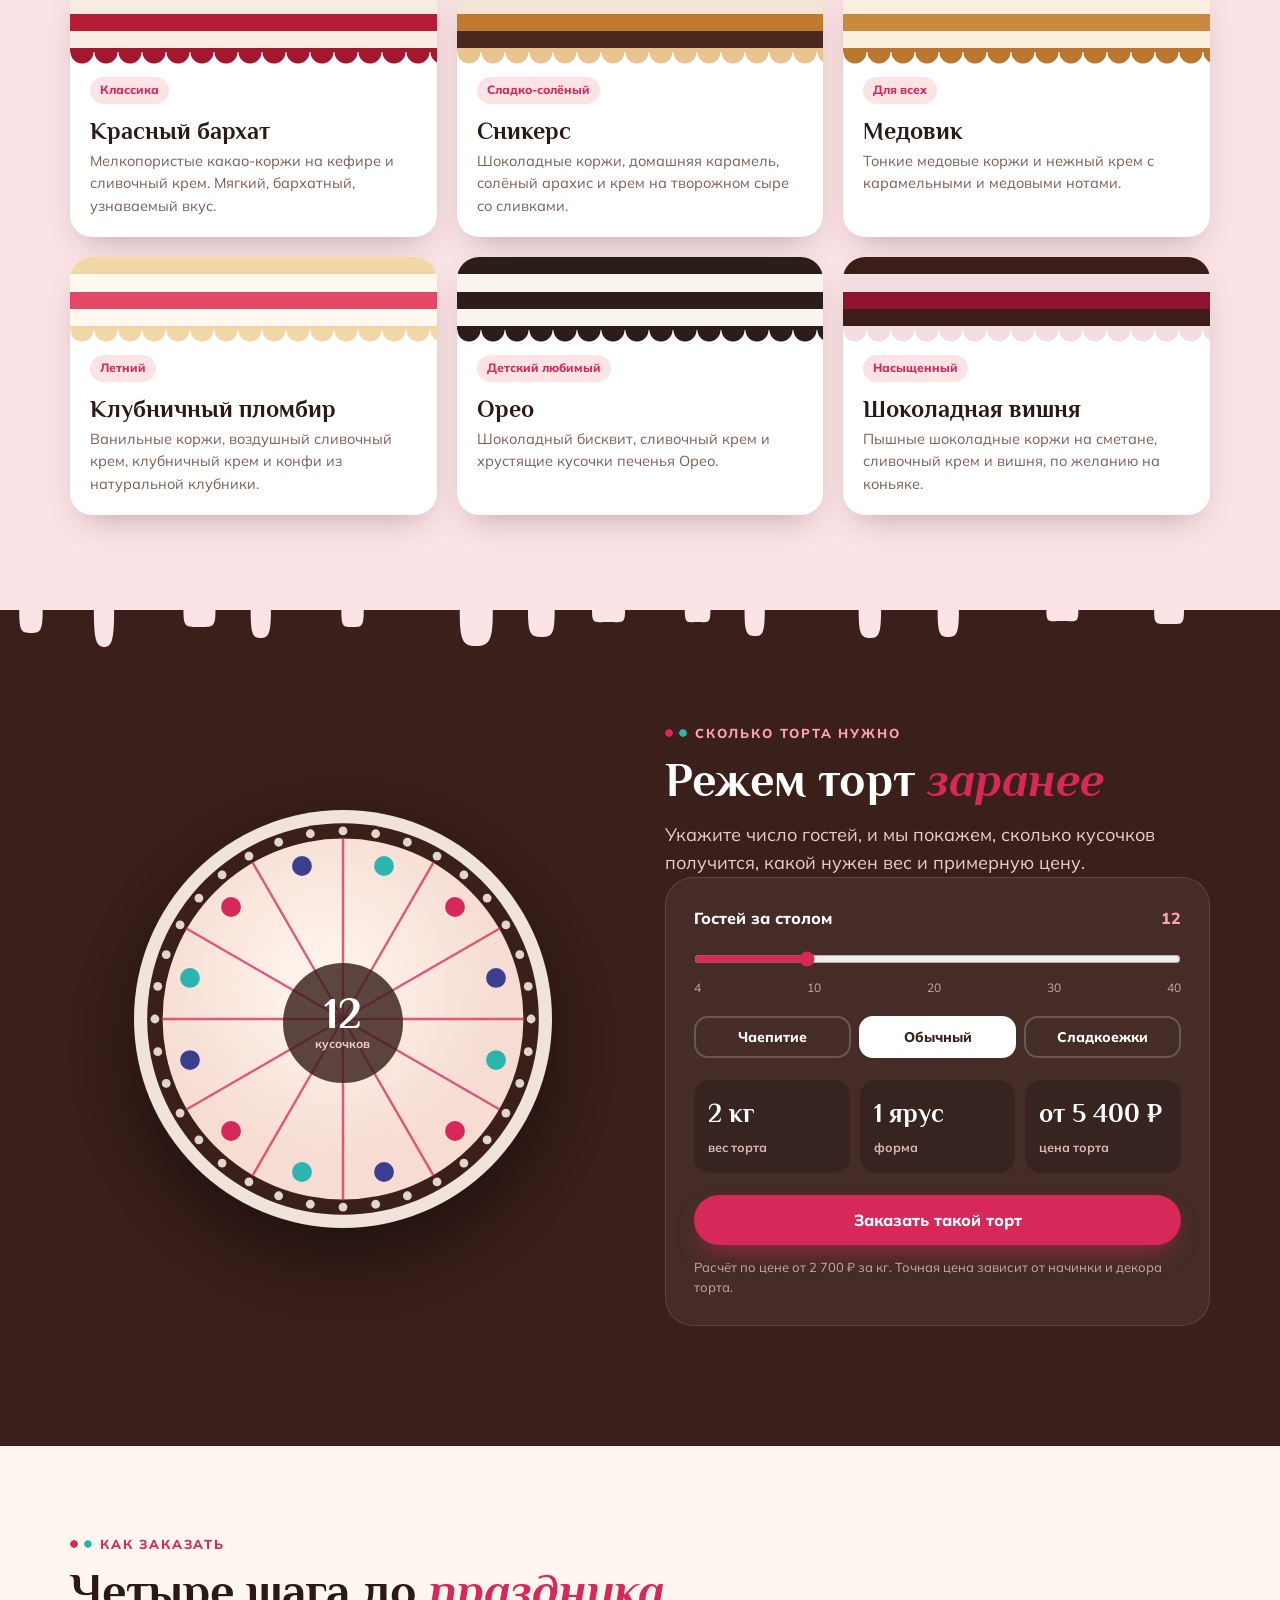
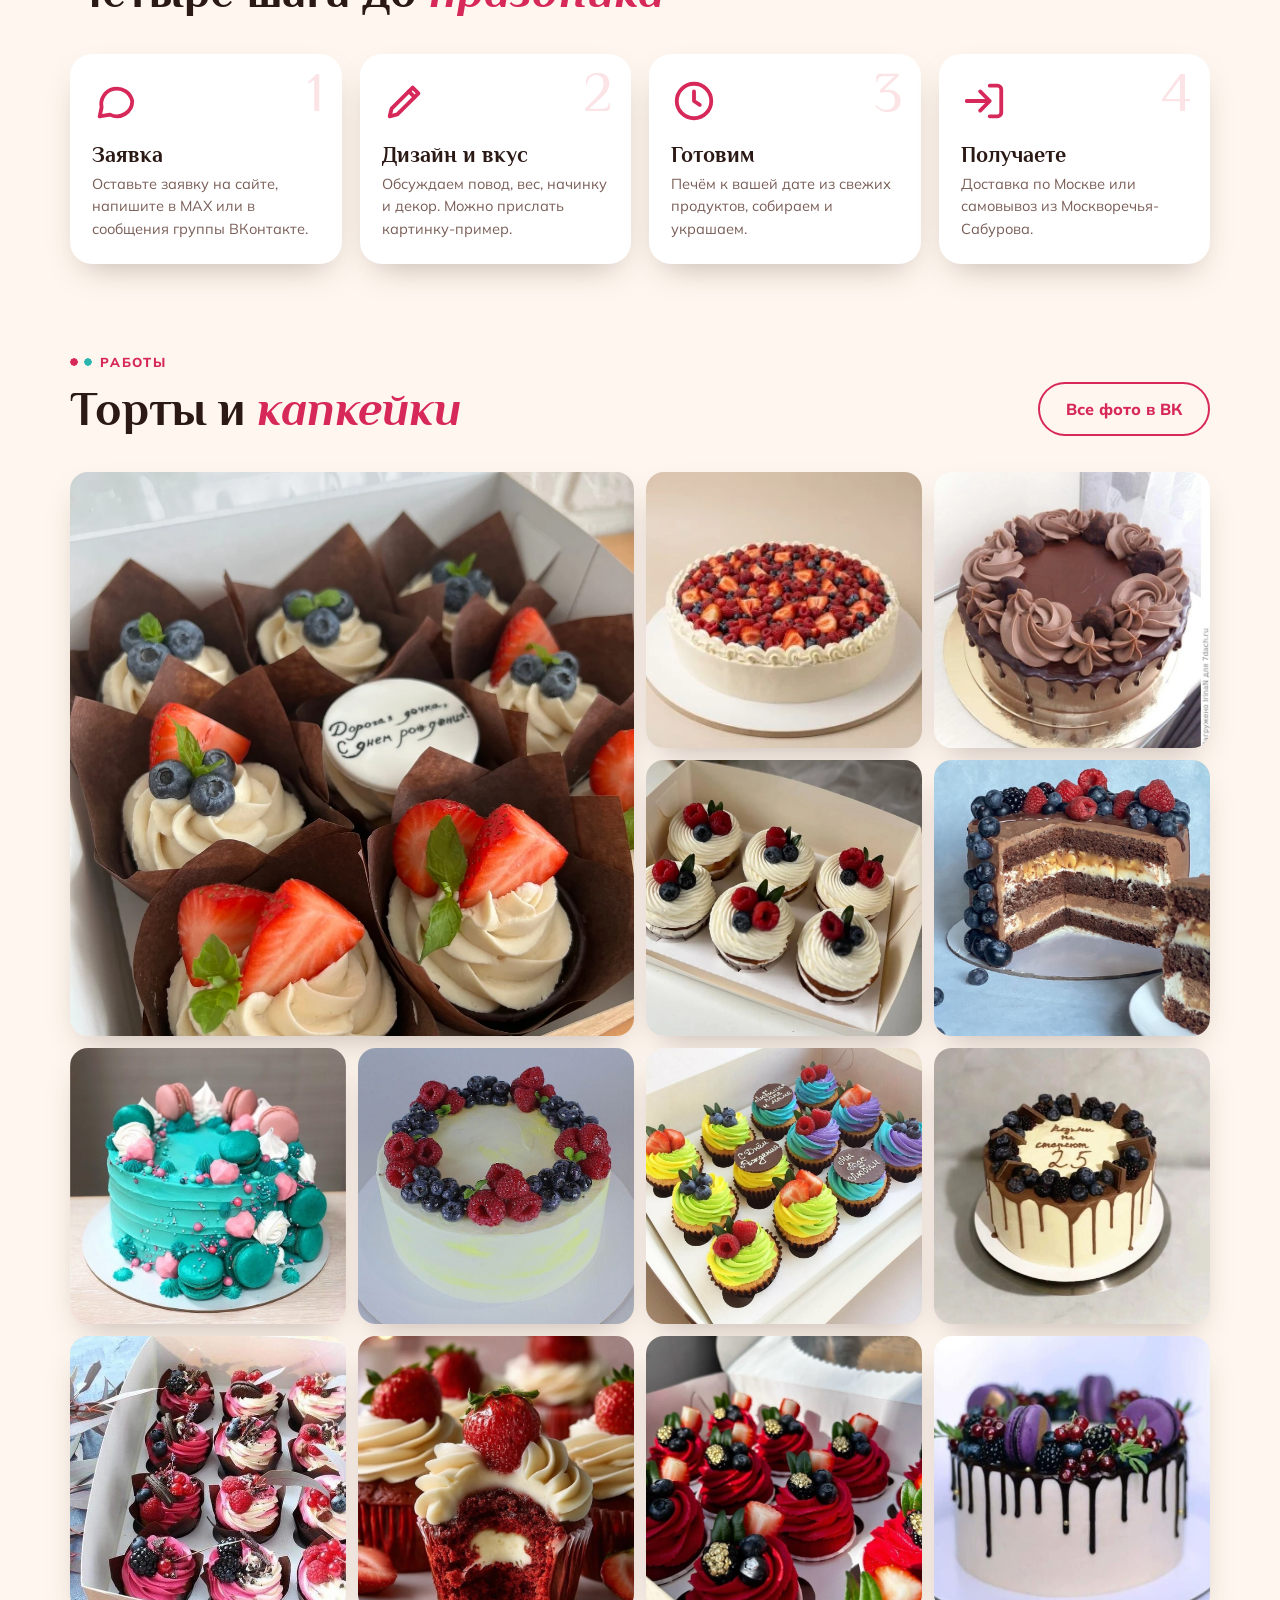
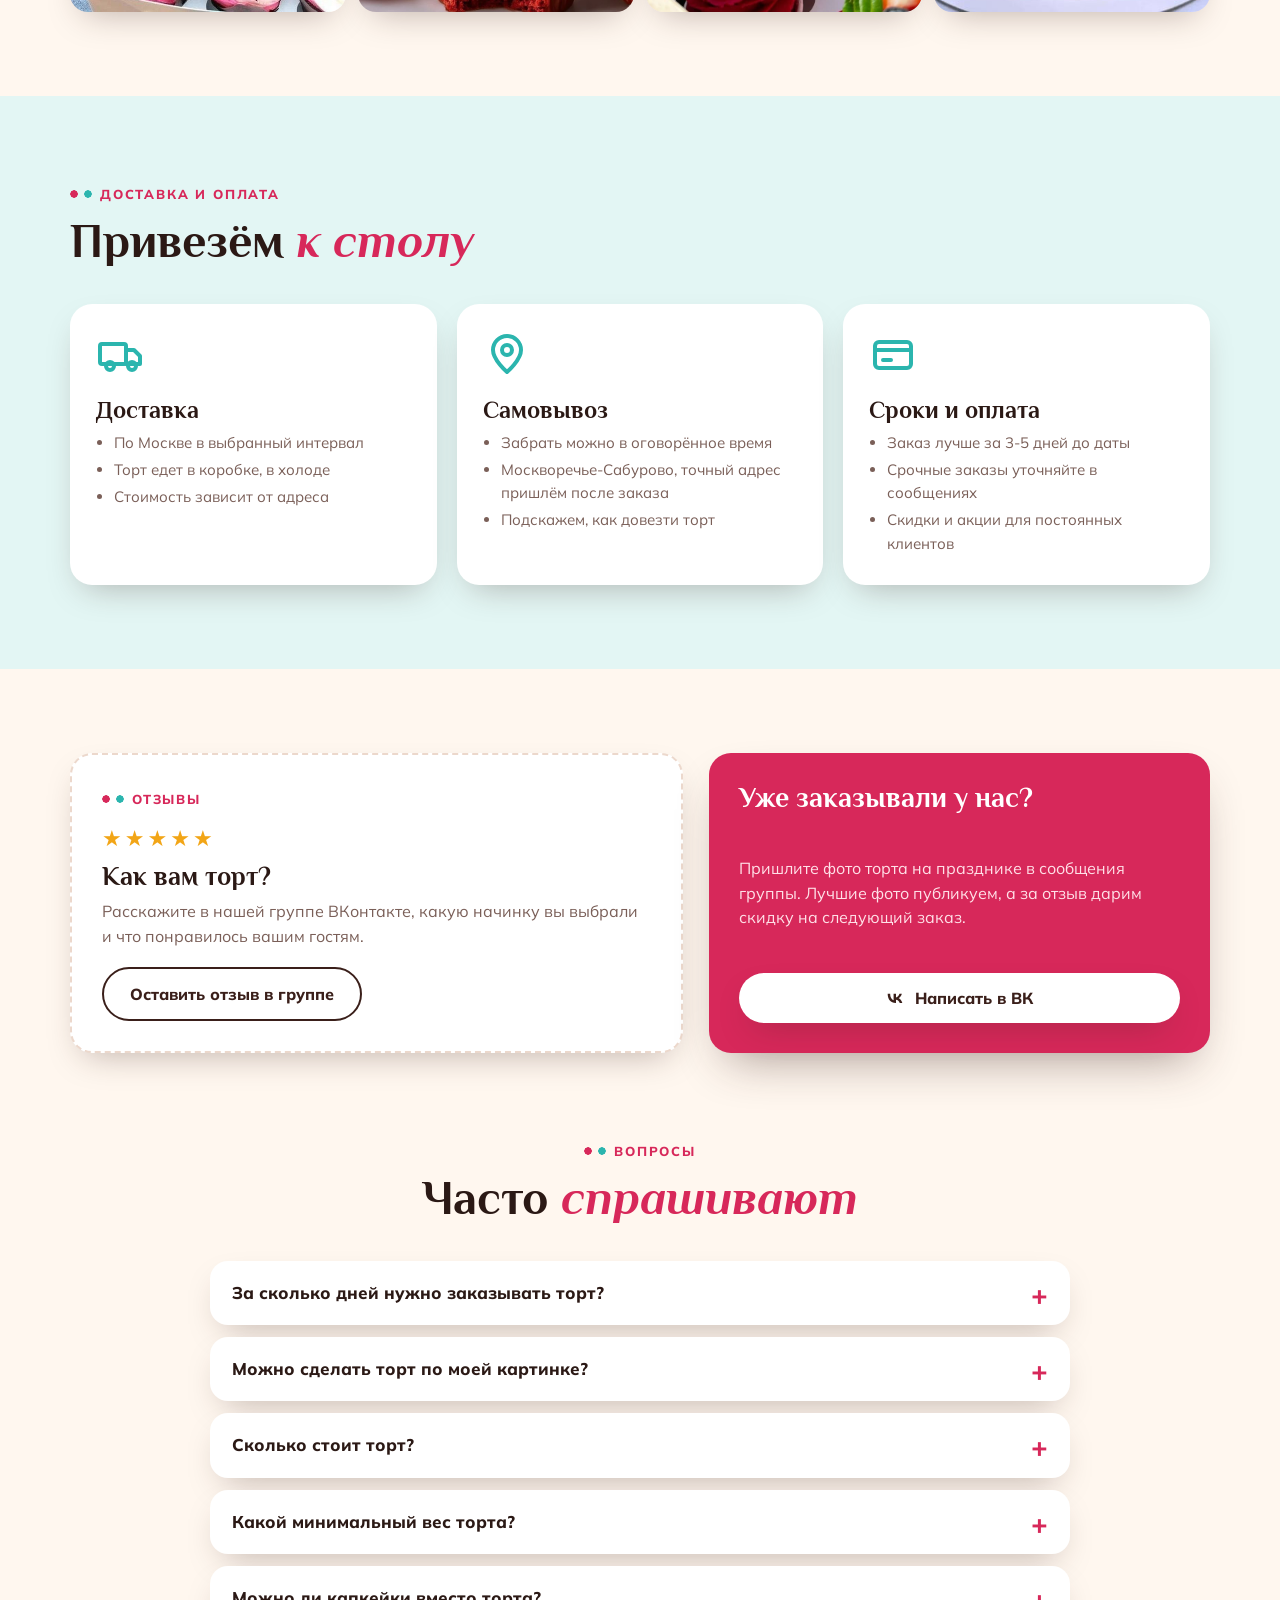
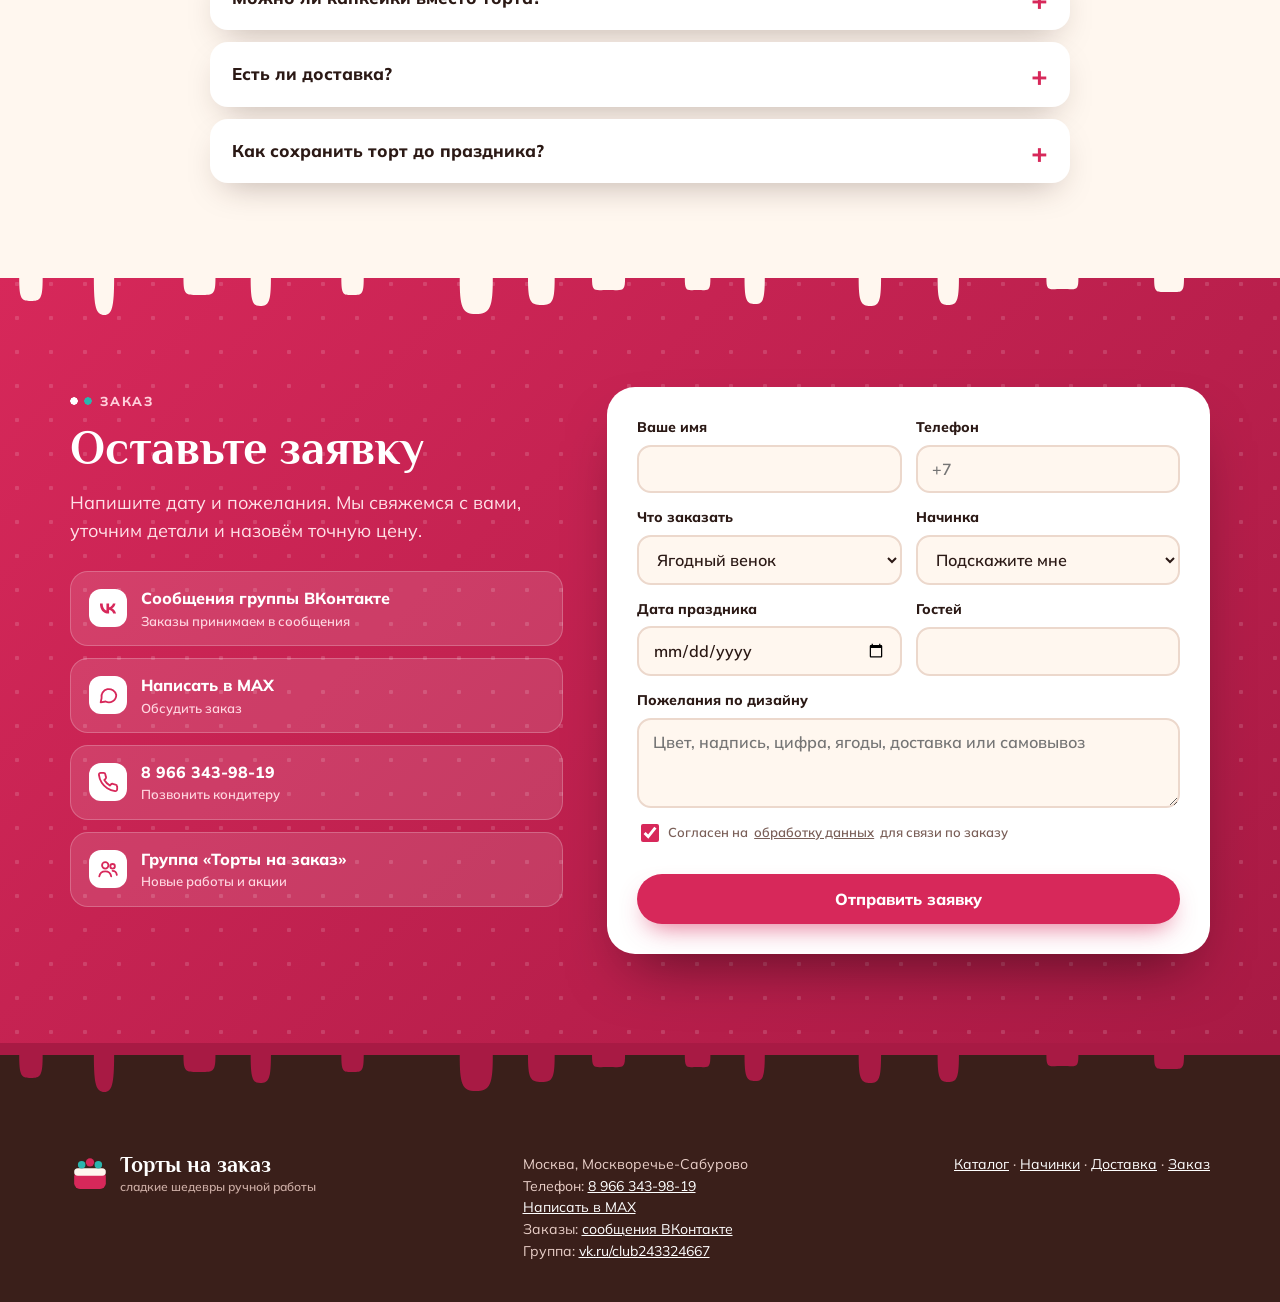
==== commit c6ae3e9b: "Уточнить поисковый заголовок и описание для Москвы и района" ====
--- a/index.html
+++ b/index.html
@@ -4,8 +4,8 @@
 <meta charset="utf-8">
 <meta name="viewport" content="width=device-width,initial-scale=1">
 <link rel="canonical" href="https://torty-saburovo.ru/">
-<title>Торты на заказ: торты и капкейки ручной работы</title>
-<meta name="description" content="Торты и капкейки на заказ ручной работы: ягодные, шоколадные, с макаронс и надписями. Шесть начинок, доставка по Москве, самовывоз Москворечье-Сабурово, скидки постоянным клиентам.">
+<title>Торты и капкейки на заказ в Москве | Москворечье-Сабурово</title>
+<meta name="description" content="Торты на заказ от 2 700 ₽/кг и наборы капкейков. Выберите одну из шести начинок и рассчитайте вес торта по числу гостей. Доставка по Москве, самовывоз в районе Москворечье-Сабурово.">
 <link rel="preload" href="fonts/philosopher-n700-cyrillic.woff2" as="font" type="font/woff2" crossorigin>
 <link rel="preload" href="fonts/mulish-n-cyrillic.woff2" as="font" type="font/woff2" crossorigin>
 <link rel="stylesheet" href="fonts/fonts.css?v=2">
@@ -48,7 +48,7 @@
  <div class="wrap">
   <div>
    <div class="kicker">Торты и капкейки на заказ · Москва, Москворечье-Сабурово</div>
-   <h1>Торт, который <em>запомнят</em> все гости</h1>
+   <h1>Торты на заказ <em>в Москве</em></h1>
    <p class="lead">Праздничные торты на дни рождения, юбилеи и любые торжества. Ягоды, макаронс, шоколадные подтёки, надписи и цифры. Делаем под ваш повод и вкус.</p>
    <div class="hero-cta">
     <a class="btn btn-r" href="#order">Рассчитать и заказать</a>
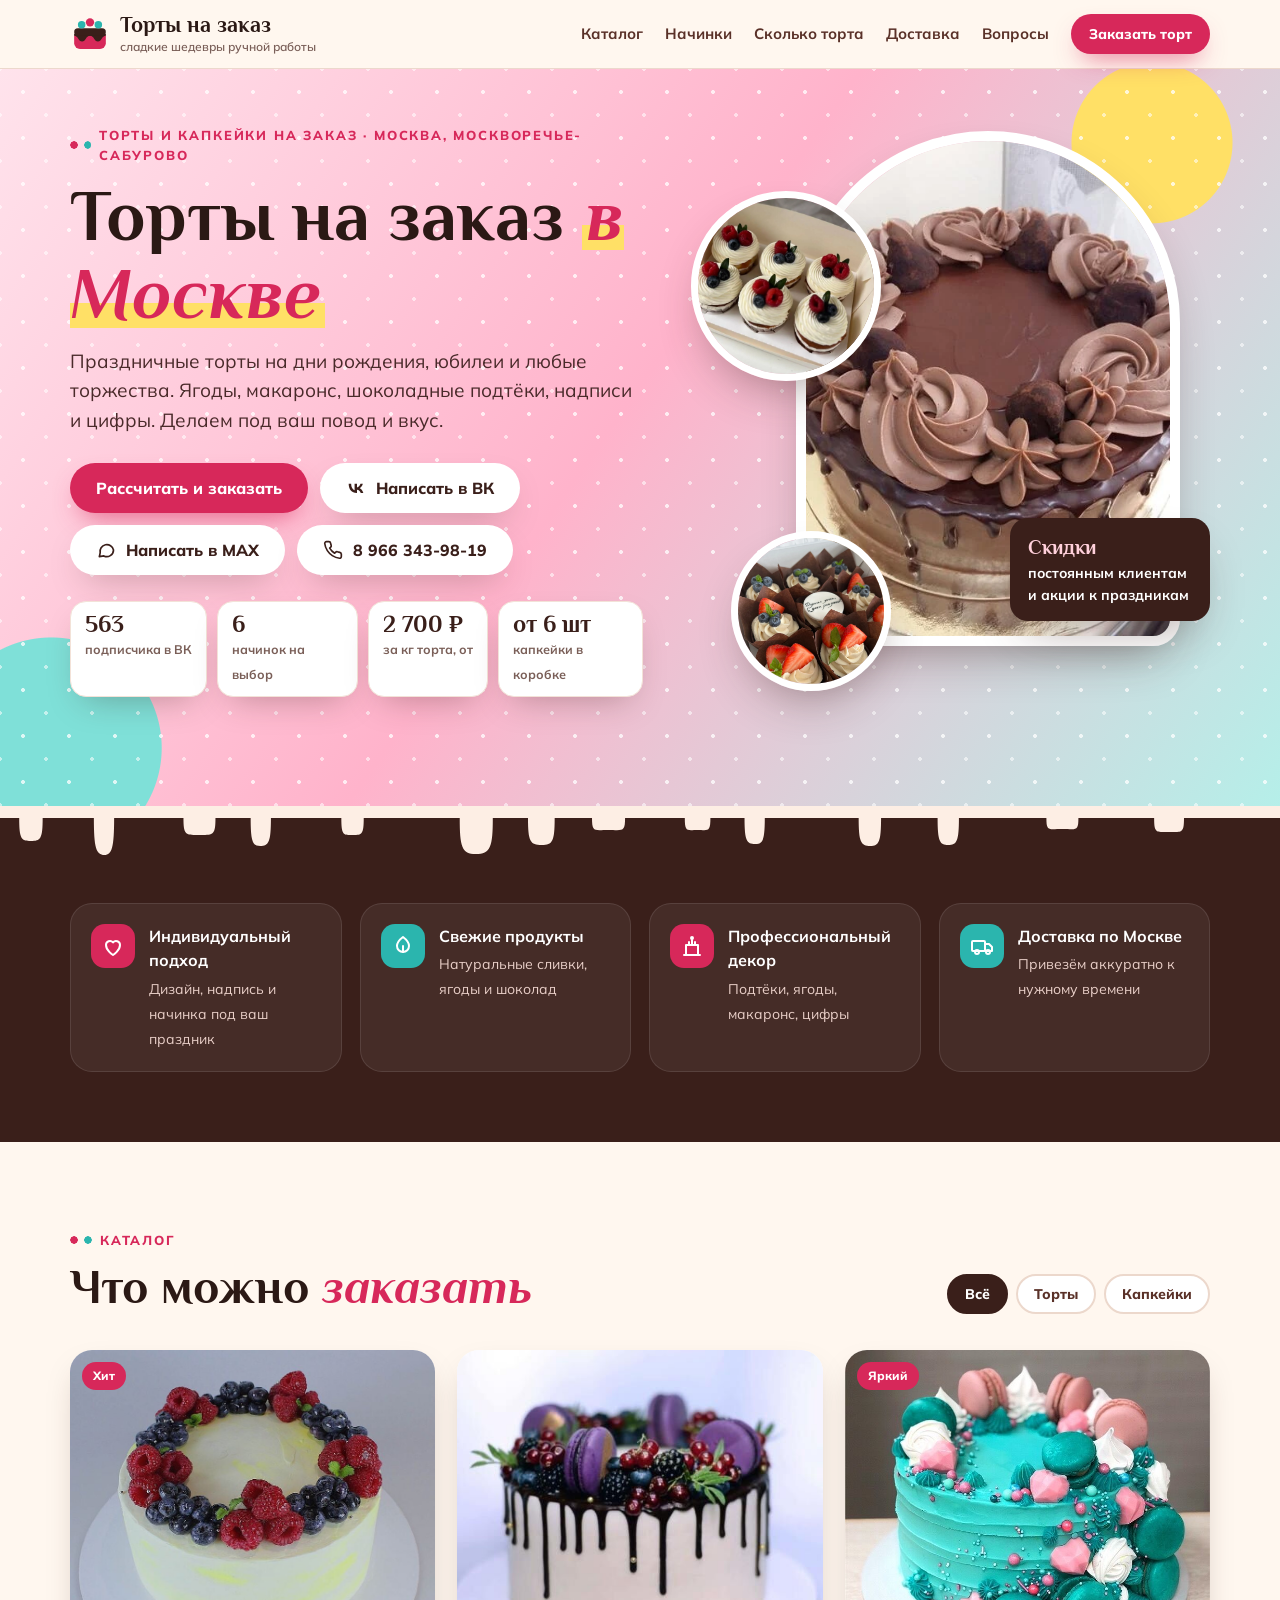
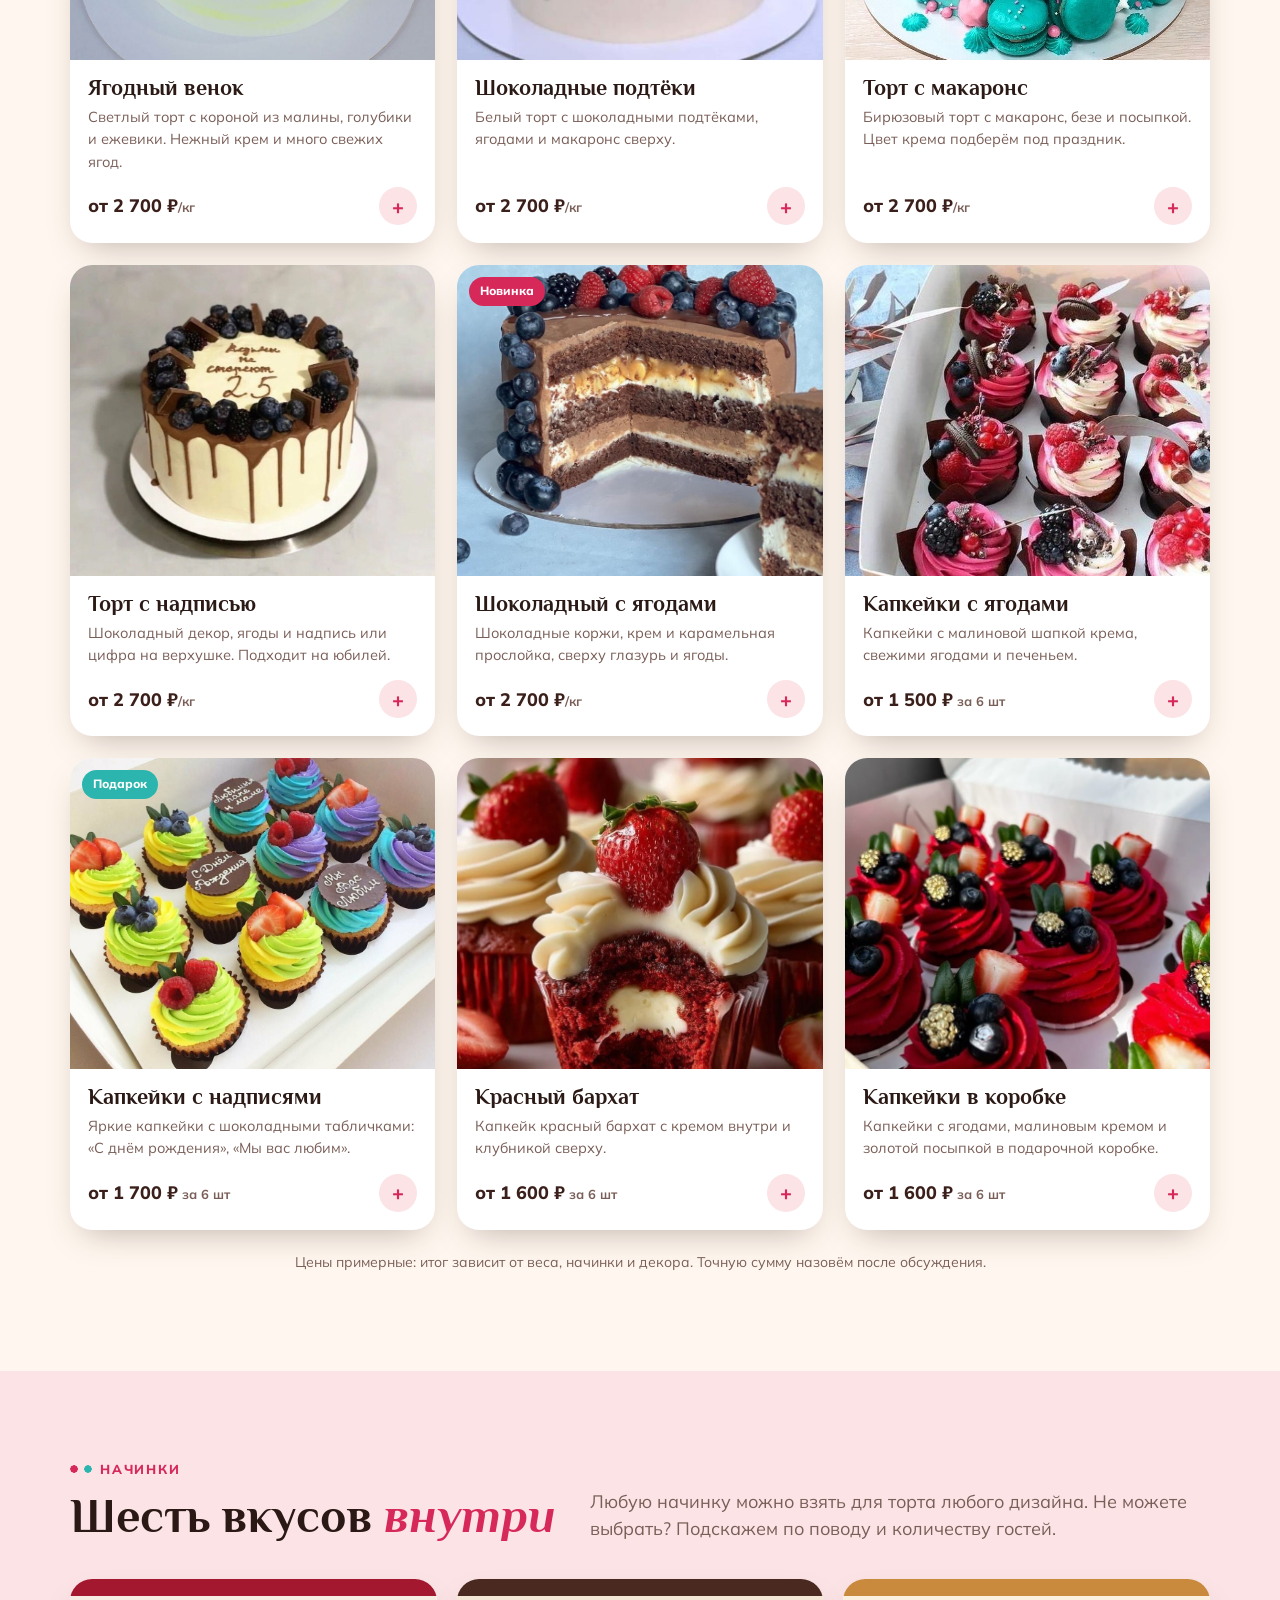
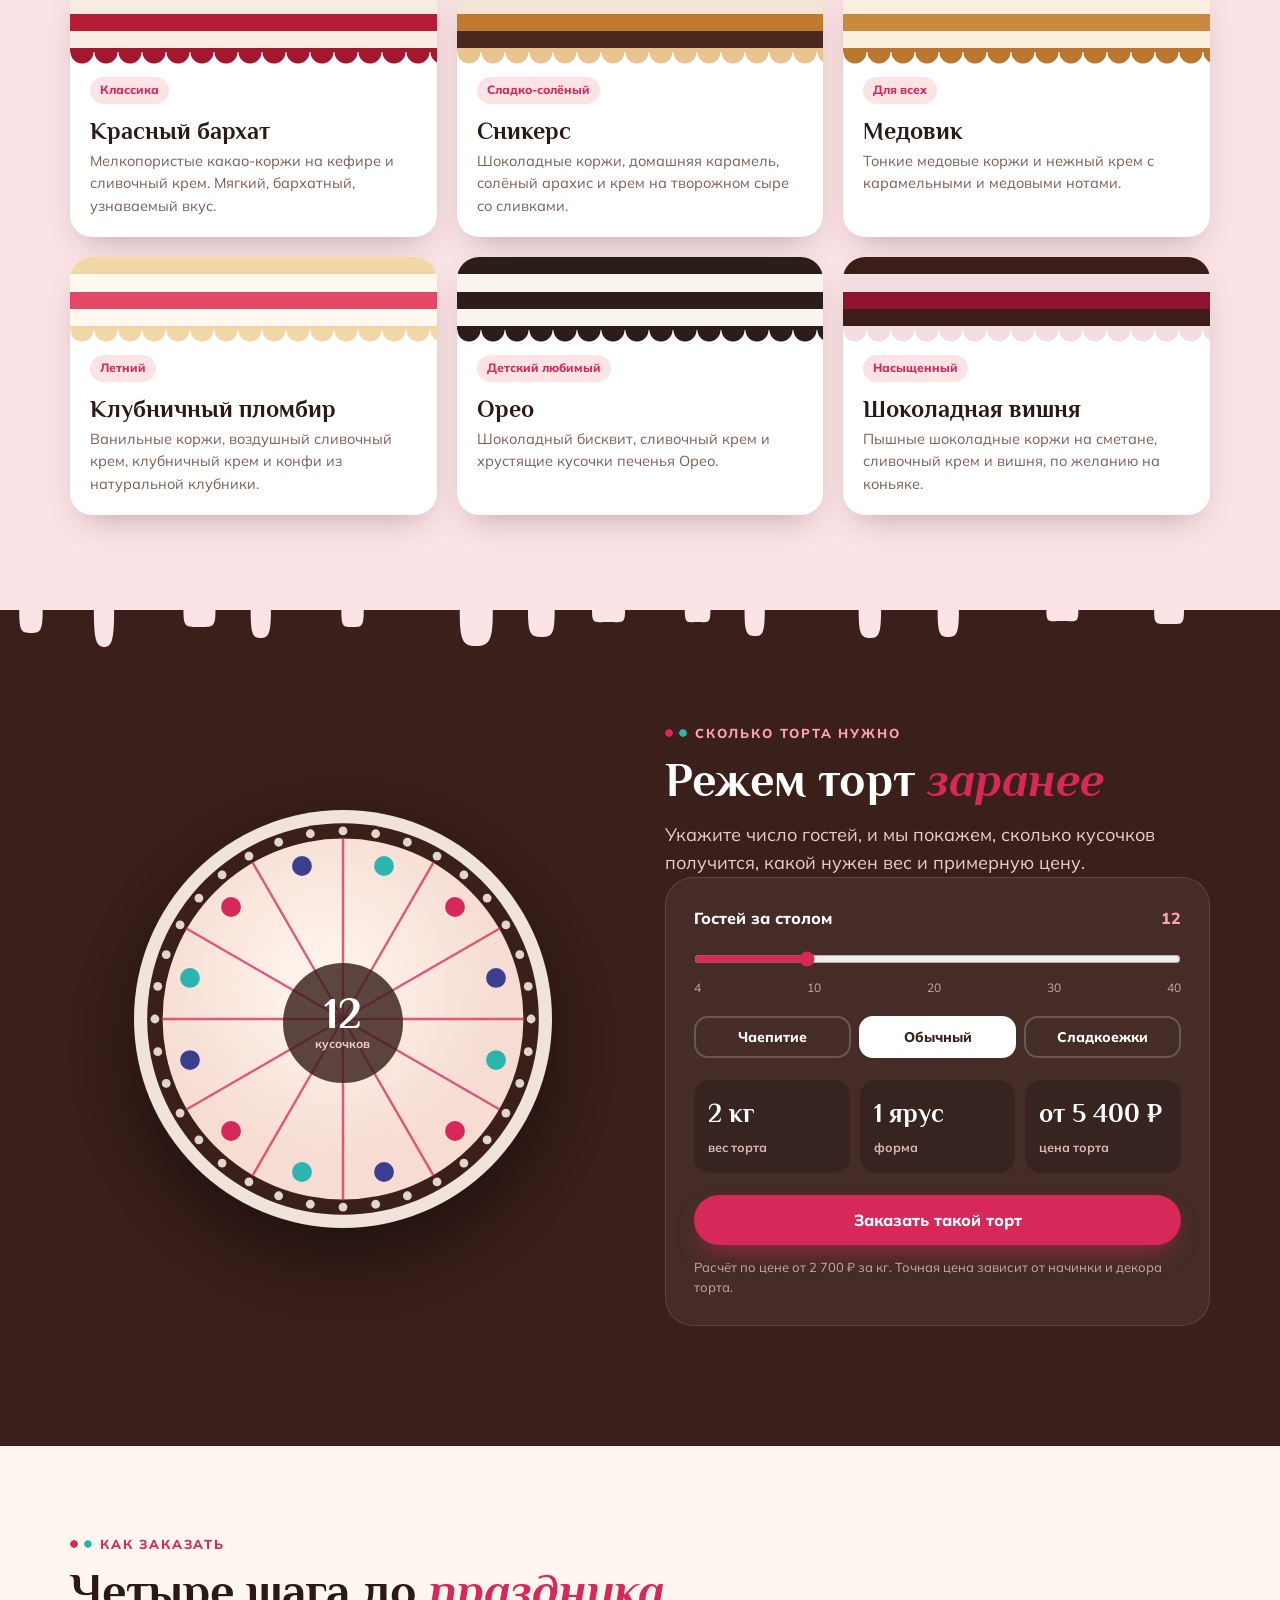
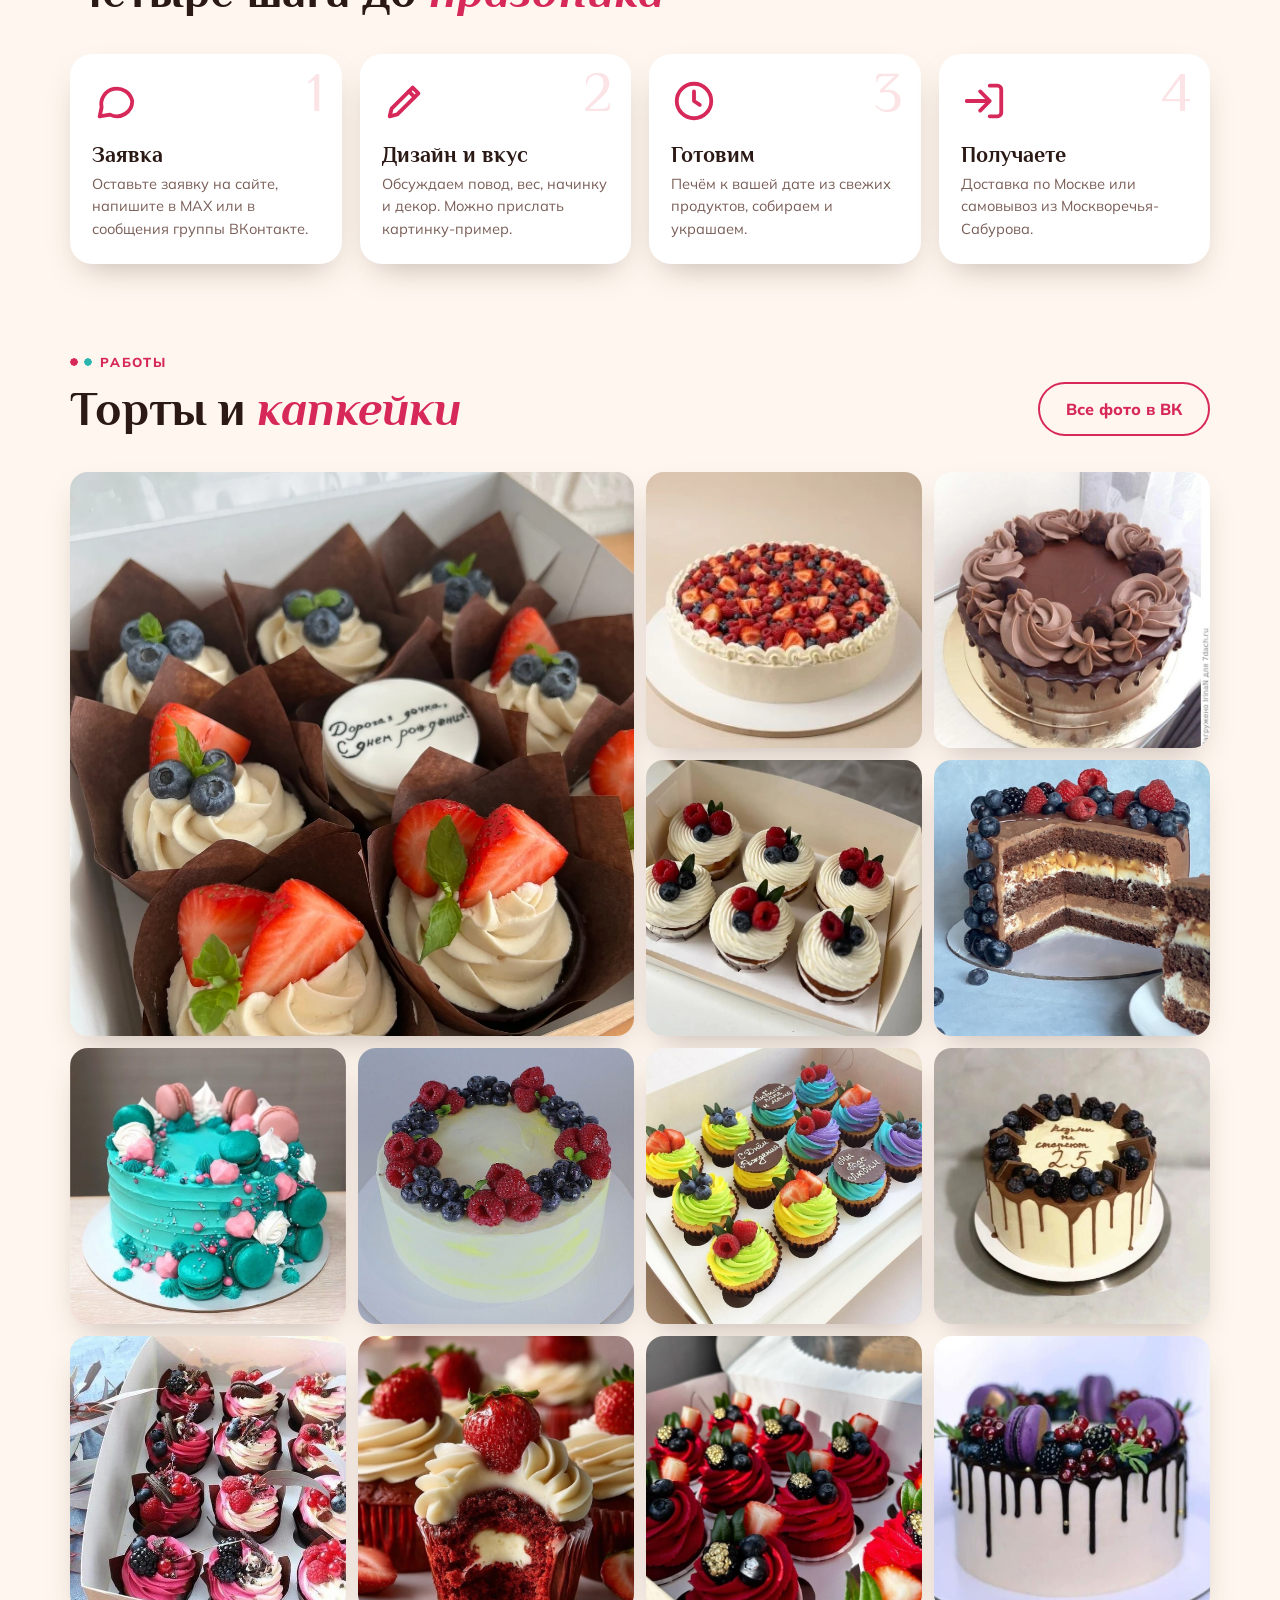
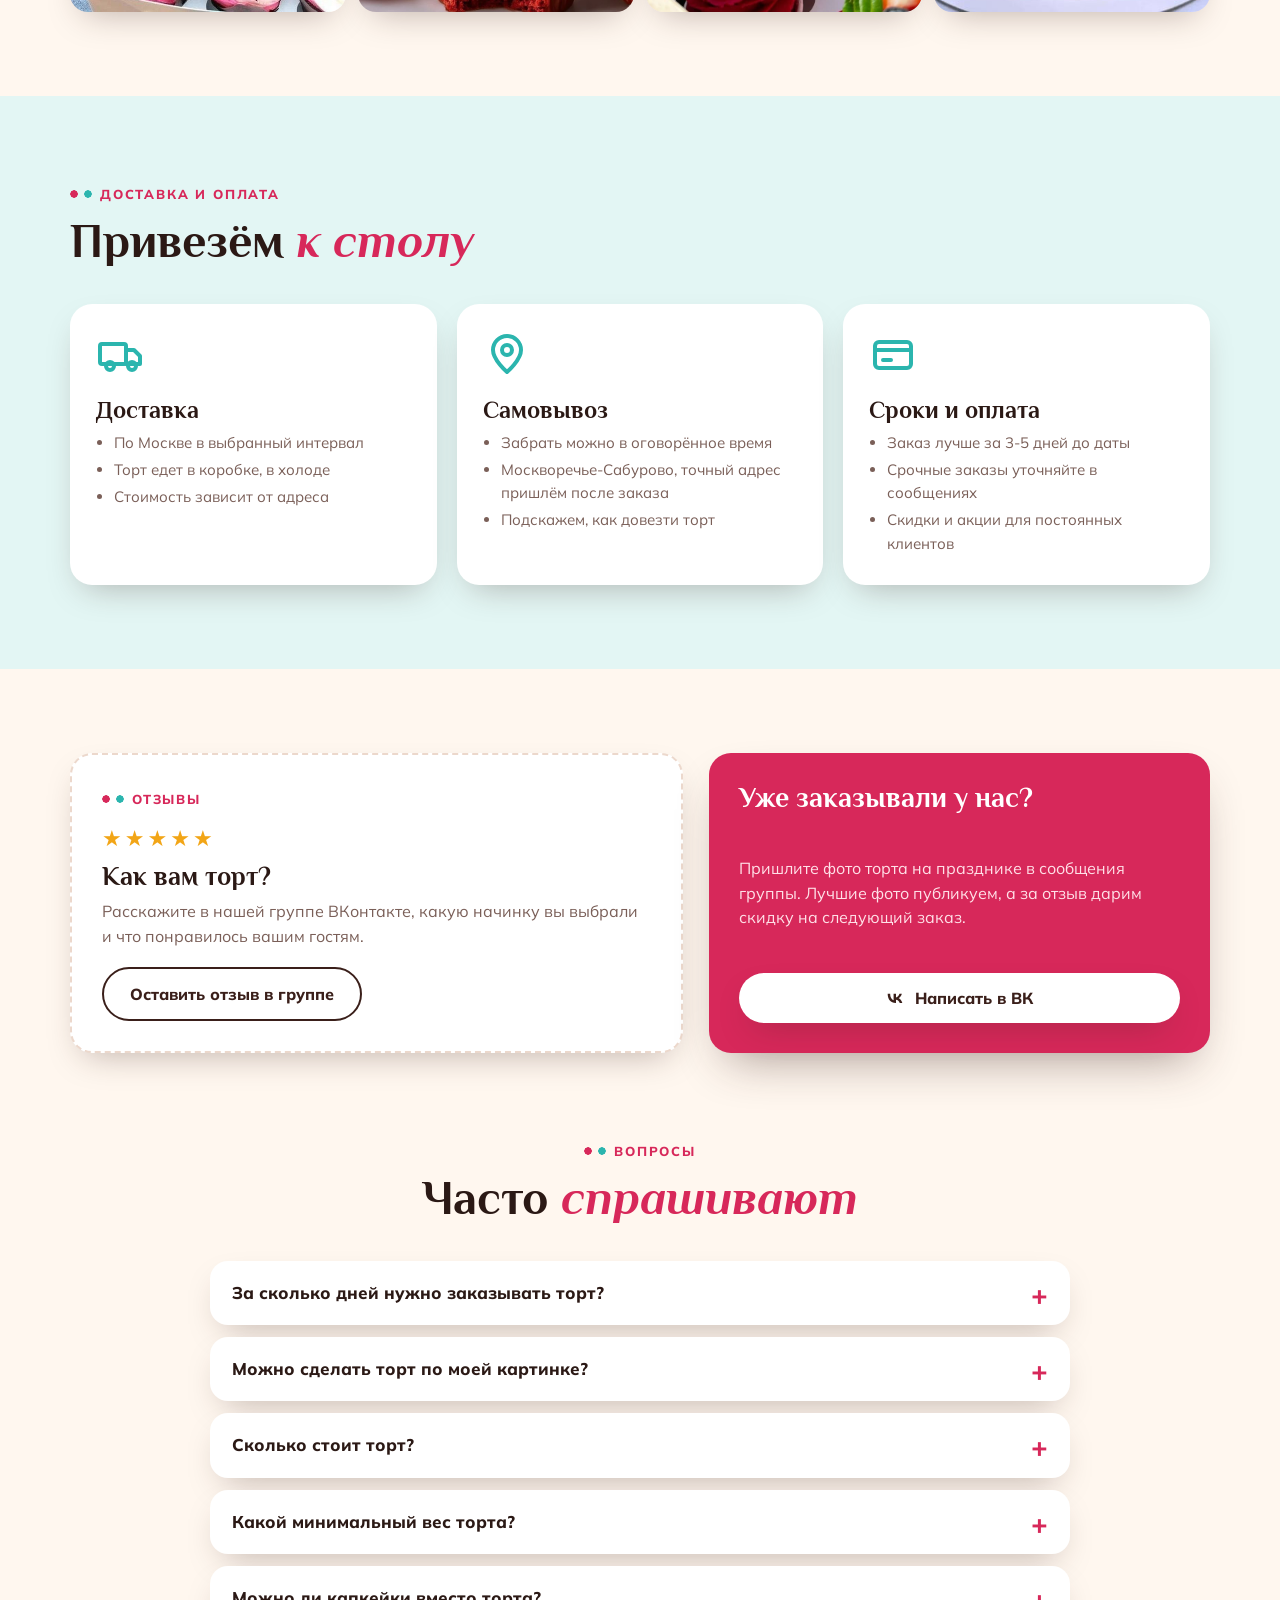
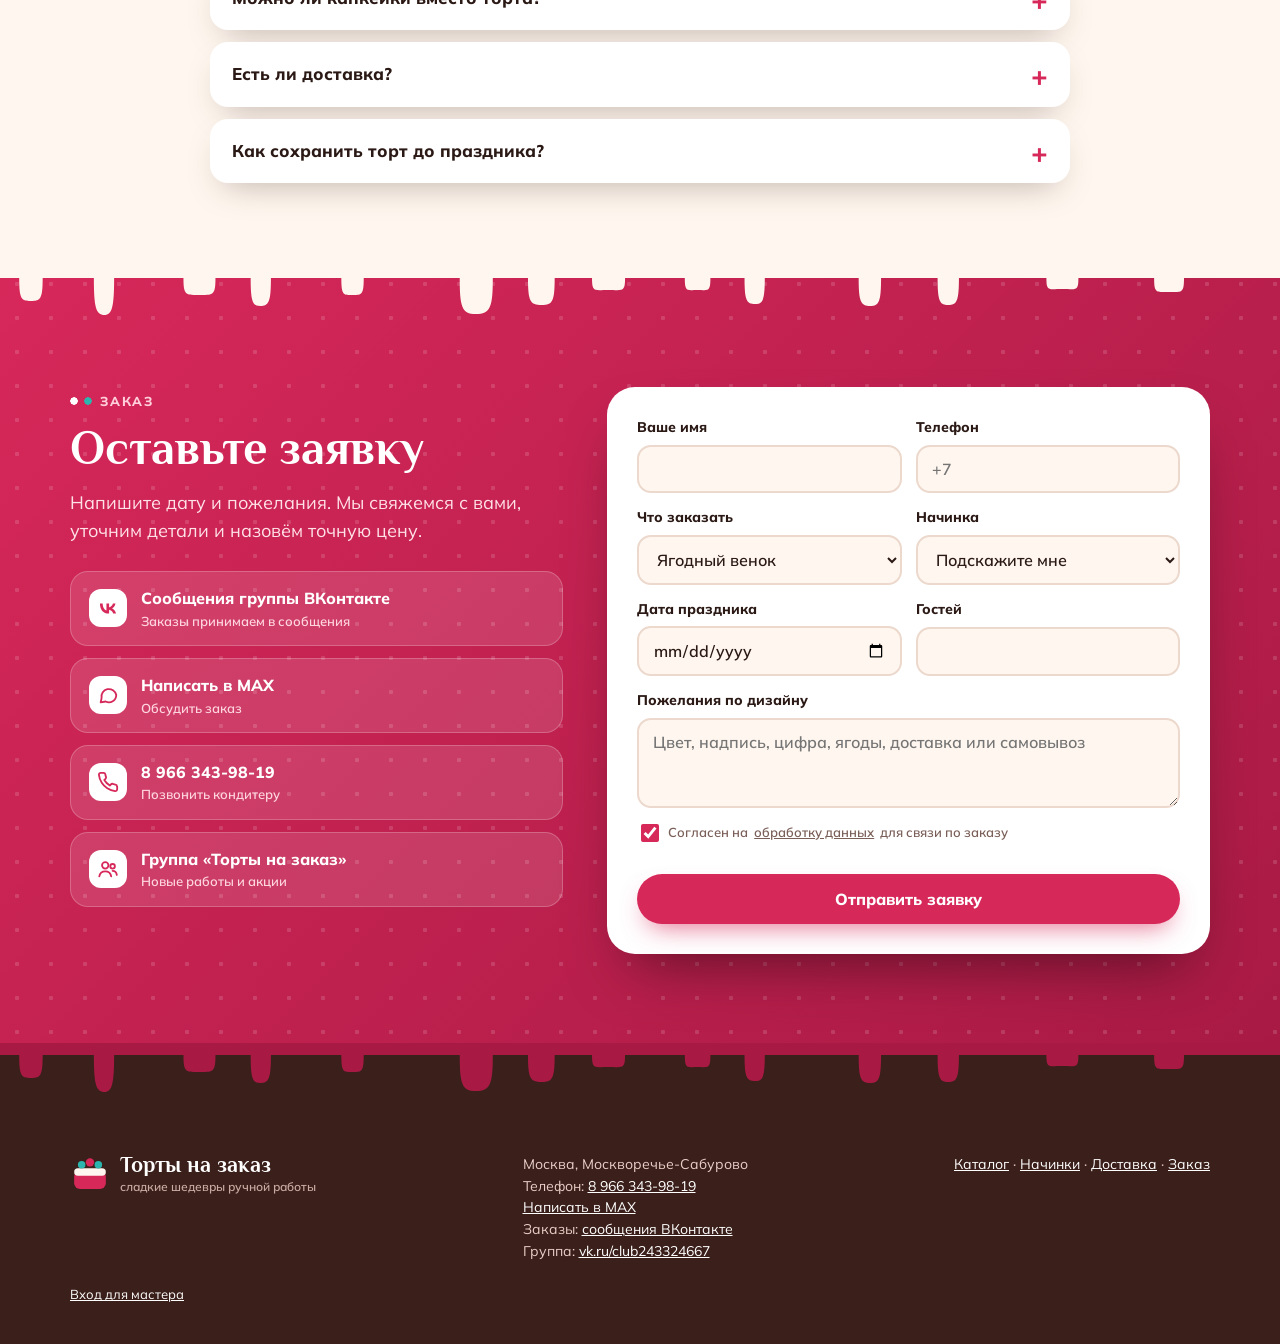
==== commit 2918a584: "Режим мастера: правка всего сайта, data.js, вход в подвале (пока демо) Co-Authored-By: Claude Opus 5" ====
--- a/index.html
+++ b/index.html
@@ -9,14 +9,29 @@
 <link rel="preload" href="fonts/philosopher-n700-cyrillic.woff2" as="font" type="font/woff2" crossorigin>
 <link rel="preload" href="fonts/mulish-n-cyrillic.woff2" as="font" type="font/woff2" crossorigin>
 <link rel="stylesheet" href="fonts/fonts.css?v=2">
-<link rel="stylesheet" href="style.css?v=2">
+<link rel="stylesheet" href="style.css?v=3">
 <link rel="icon" href="data:image/svg+xml,%3Csvg xmlns='http://www.w3.org/2000/svg' viewBox='0 0 64 64'%3E%3Crect x='8' y='26' width='48' height='30' rx='8' fill='%23d7285a'/%3E%3Cpath d='M8 34c6 0 6 8 12 8s6-8 12-8 6 8 12 8 6-8 12-8v-2H8z' fill='%233a1f1a'/%3E%3Ccircle cx='32' cy='16' r='8' fill='%232bb5ae'/%3E%3C/svg%3E">
 <script>
 (function(m,e,t,r,i,k,a){m[i]=m[i]||function(){(m[i].a=m[i].a||[]).push(arguments)};m[i].l=1*new Date();k=e.createElement(t);a=e.getElementsByTagName(t)[0];k.async=1;k.src=r;a.parentNode.insertBefore(k,a)})(window,document,"script","https://mc.yandex.ru/metrika/tag.js?id=114704759","ym");
 ym(114704759,"init",{webvisor:true,clickmap:true,trackLinks:true,accurateTrackBounce:true});
 </script>
+<script>
+document.write('<script src="data.js?t=' + Math.floor(Date.now() / 60000) + '"><\/script>');
+</script>
 </head>
 <body>
+<script>
+try {
+  if (Object.keys(window.SITE_DATA || {}).length || sessionStorage.getItem('saburovo-published')) {
+    document.documentElement.classList.add('applying-data');
+    const show = () => document.documentElement.classList.remove('applying-data');
+    setTimeout(show, 4000);
+    window.addEventListener('load', () => {
+      try { if (typeof siteReady === 'undefined') show(); } catch { show(); }
+    }, {once:true});
+  }
+} catch {}
+</script>
 <noscript><img src="https://mc.yandex.ru/watch/114704759" width="1" height="1" alt=""></noscript>
 <svg width="0" height="0" style="position:absolute" aria-hidden="true">
  <symbol id="drip" viewBox="0 0 1200 56" preserveAspectRatio="none"><path d="M0 0H1200V12H1110C1110 27.6 1108 26 1096 26C1084 26 1082 27.6 1082 12H1011C1011 25.8 1009 23 996 23C983 23 981 25.8 981 12H899C899 35.4 897 39 889 39C881 39 879 35.4 879 12H826C826 36 824 40 816 40C807 40 805 36 805 12H717C717 34.8 715 38 708 38C700 38 698 34.8 698 12H666C666 26.4 664 24 654 24C644 24 642 26.4 642 12H586C586 26.4 584 24 570 24C557 24 555 26.4 555 12H520C520 35.4 518 39 508 39C497 39 495 35.4 495 12H462C462 40.8 460 48 446 48C433 48 431 40.8 431 12H341C341 29.4 339 29 330 29C322 29 320 29.4 320 12H254C254 36 252 40 244 40C237 40 235 36 235 12H202C202 29.4 200 29 187 29C174 29 172 29.4 172 12H107C107 41.4 105 49 98 49C90 49 88 41.4 88 12H40C40 33 38 35 29 35C20 35 18 33 18 12H0Z"/></symbol>
@@ -30,44 +45,44 @@
  <div class="wrap">
   <a class="logo" href="#top" aria-label="Торты на заказ, наверх">
    <svg viewBox="0 0 48 48" aria-hidden="true"><rect x="5" y="20" width="38" height="22" rx="7" fill="#d7285a"/><path d="M5 26c5 0 5 7 9.5 7S19 26 24 26s5 7 9.5 7S38 26 43 26v-2H5z" fill="#3a1f1a"/><rect x="5" y="17" width="38" height="9" rx="4.5" fill="#3a1f1a"/><circle cx="14" cy="13" r="4.5" fill="#2bb5ae"/><circle cx="24" cy="10" r="5" fill="#d7285a"/><circle cx="34" cy="13" r="4.5" fill="#2bb5ae"/></svg>
-   <span>Торты на заказ<small>сладкие шедевры ручной работы</small></span>
+   <span><x-t data-tk="x-t145xxwn">Торты на заказ</x-t><small data-tk="smallkgl7z5">сладкие шедевры ручной работы</small></span>
   </a>
   <nav class="nav" aria-label="Разделы">
-   <a href="#menu">Каталог</a><a href="#fillings">Начинки</a><a href="#calc">Сколько торта</a><a href="#delivery">Доставка</a><a href="#faq">Вопросы</a>
+   <a href="#menu" data-tk="a1e9iw7f">Каталог</a><a href="#fillings" data-tk="awfguiw">Начинки</a><a href="#calc" data-tk="asvt5od">Сколько торта</a><a href="#delivery" data-tk="a4xi8g4">Доставка</a><a href="#faq" data-tk="al7nxr6">Вопросы</a>
   </nav>
-  <a class="btn btn-r" href="#order">Заказать торт</a>
+  <a class="btn btn-r" href="#order" data-tk="ab78rj3">Заказать торт</a>
   <button class="burger" id="burger" aria-label="Меню" aria-expanded="false" aria-controls="mnav"><span></span><span></span><span></span></button>
  </div>
 </header>
 <nav class="mnav" id="mnav" hidden aria-label="Меню">
- <a href="#menu">Каталог</a><a href="#fillings">Начинки</a><a href="#calc">Сколько торта нужно</a><a href="#works">Работы</a><a href="#delivery">Доставка и оплата</a><a href="#faq">Вопросы</a><a href="#order">Заказать</a>
+ <a href="#menu" data-tk="a1e9iw7f_2">Каталог</a><a href="#fillings" data-tk="awfguiw_2">Начинки</a><a href="#calc" data-tk="a1t6j4nq">Сколько торта нужно</a><a href="#works" data-tk="a1dcpa43">Работы</a><a href="#delivery" data-tk="awemrdw">Доставка и оплата</a><a href="#faq" data-tk="al7nxr6_2">Вопросы</a><a href="#order" data-tk="a1wn5orl">Заказать</a>
 </nav>
 
 <main id="top">
 <section class="hero">
  <div class="wrap">
   <div>
-   <div class="kicker">Торты и капкейки на заказ · Москва, Москворечье-Сабурово</div>
-   <h1>Торты на заказ <em>в Москве</em></h1>
-   <p class="lead">Праздничные торты на дни рождения, юбилеи и любые торжества. Ягоды, макаронс, шоколадные подтёки, надписи и цифры. Делаем под ваш повод и вкус.</p>
+   <div class="kicker" data-tk="divjpyo9o">Торты и капкейки на заказ · Москва, Москворечье-Сабурово</div>
+   <h1><x-t data-tk="x-t145xxwn_2">Торты на заказ</x-t> <em data-tk="em1j177jd">в Москве</em></h1>
+   <p class="lead" data-tk="pck5off">Праздничные торты на дни рождения, юбилеи и любые торжества. Ягоды, макаронс, шоколадные подтёки, надписи и цифры. Делаем под ваш повод и вкус.</p>
    <div class="hero-cta">
-    <a class="btn btn-r" href="#order">Рассчитать и заказать</a>
-    <a class="btn btn-w" href="https://vk.me/club243324667" target="_blank" rel="noopener"><svg><use href="#i-vk"/></svg>Написать в ВК</a>
-    <a class="btn btn-w" href="https://max.ru/u/f9LHodD0cOJwWjHxovNCDzY8B2bf6vn-MfQ-qfauGo-uVNNt6kenw4cKOT0" target="_blank" rel="noopener"><svg><use href="#i-msg"/></svg>Написать в MAX</a>
-    <a class="btn btn-w" href="tel:+79663439819"><svg><use href="#i-phone"/></svg>8 966 343-98-19</a>
+    <a class="btn btn-r" href="#order" data-tk="a1jhw25m">Рассчитать и заказать</a>
+    <a class="btn btn-w" href="https://vk.me/club243324667" target="_blank" rel="noopener"><svg><use href="#i-vk"/></svg><x-t data-tk="x-tpmtqoa">Написать в ВК</x-t></a>
+    <a class="btn btn-w" href="https://max.ru/u/f9LHodD0cOJwWjHxovNCDzY8B2bf6vn-MfQ-qfauGo-uVNNt6kenw4cKOT0" target="_blank" rel="noopener"><svg><use href="#i-msg"/></svg><x-t data-tk="x-t1slmgqe">Написать в MAX</x-t></a>
+    <a class="btn btn-w" href="tel:+79663439819"><svg><use href="#i-phone"/></svg><span data-phone>8 966 343-98-19</span></a>
    </div>
    <div class="chips">
-    <div class="chip"><b>563</b><span>подписчика в ВК</span></div>
-    <div class="chip"><b>6</b><span>начинок на выбор</span></div>
-    <div class="chip"><b>2&nbsp;700&nbsp;₽</b><span>за кг торта, от</span></div>
-    <div class="chip"><b>от 6 шт</b><span>капкейки в коробке</span></div>
+    <div class="chip"><b data-tk="b3749jp">563</b><span data-tk="span14s8a1l">подписчика в ВК</span></div>
+    <div class="chip"><b data-tk="b3t03">6</b><span data-tk="span8ekgnp">начинок на выбор</span></div>
+    <div class="chip"><b data-kg>2&nbsp;700&nbsp;₽</b><span data-tk="spanstvyhh">за кг торта, от</span></div>
+    <div class="chip"><b data-tk="bcez2at">от 6 шт</b><span data-tk="span1nrj8mq">капкейки в коробке</span></div>
    </div>
   </div>
   <div class="hero-pics">
-   <div class="hp-main"><img src="img/chocolate-cake.webp" alt="Шоколадный торт с глазурью и розетками крема" fetchpriority="high"></div>
-   <div class="hp-a"><img src="img/cupcakes-raspberries.webp" alt="Шесть капкейков со светлым кремом и ягодами"></div>
-   <div class="hp-b"><img src="img/cupcakes-strawberries.webp" alt="Подарочный набор капкейков с клубникой"></div>
-   <div class="hp-tag"><b>Скидки</b>постоянным клиентам и акции к праздникам</div>
+   <div class="hp-main"><img data-ik="hero-main" src="img/chocolate-cake.webp" alt="Шоколадный торт с глазурью и розетками крема" fetchpriority="high"></div>
+   <div class="hp-a"><img data-ik="hero-a" src="img/cupcakes-raspberries.webp" alt="Шесть капкейков со светлым кремом и ягодами"></div>
+   <div class="hp-b"><img data-ik="hero-b" src="img/cupcakes-strawberries.webp" alt="Подарочный набор капкейков с клубникой"></div>
+   <div class="hp-tag"><b data-tk="b1cyyp68">Скидки</b><x-t data-tk="x-tgbjg7j">постоянным клиентам и акции к праздникам</x-t></div>
   </div>
  </div>
 </section>
@@ -75,29 +90,29 @@
 <section class="ben" aria-label="Почему мы">
  <div class="drip top" style="color:var(--cream2)"><svg fill="currentColor"><use href="#drip"/></svg></div>
  <div class="wrap grid">
-  <div class="ben-i"><svg viewBox="0 0 24 24" fill="none" stroke="currentColor" stroke-width="2" stroke-linecap="round" stroke-linejoin="round"><path d="M12 21s-7-4.4-7-10a4 4 0 0 1 7-2.6A4 4 0 0 1 19 11c0 5.6-7 10-7 10z"/></svg><div><b>Индивидуальный подход</b><span>Дизайн, надпись и начинка под ваш праздник</span></div></div>
-  <div class="ben-i"><svg viewBox="0 0 24 24" fill="none" stroke="currentColor" stroke-width="2" stroke-linecap="round" stroke-linejoin="round"><path d="M12 3c4 3 6 6 6 9a6 6 0 0 1-12 0c0-3 2-6 6-9z"/><path d="M12 12v6"/></svg><div><b>Свежие продукты</b><span>Натуральные сливки, ягоды и шоколад</span></div></div>
-  <div class="ben-i"><svg viewBox="0 0 24 24" fill="none" stroke="currentColor" stroke-width="2" stroke-linecap="round" stroke-linejoin="round"><path d="M4 21h16M6 21V11h12v10M9 11V8m3 3V6m3 5V8"/><circle cx="12" cy="4" r="1"/></svg><div><b>Профессиональный декор</b><span>Подтёки, ягоды, макаронс, цифры</span></div></div>
-  <div class="ben-i"><svg viewBox="0 0 24 24" fill="none" stroke="currentColor" stroke-width="2" stroke-linecap="round" stroke-linejoin="round"><rect x="2" y="7" width="13" height="10" rx="1"/><path d="M15 10h4l3 3v4h-7"/><circle cx="7" cy="18" r="2"/><circle cx="18" cy="18" r="2"/></svg><div><b>Доставка по Москве</b><span>Привезём аккуратно к нужному времени</span></div></div>
+  <div class="ben-i"><svg viewBox="0 0 24 24" fill="none" stroke="currentColor" stroke-width="2" stroke-linecap="round" stroke-linejoin="round"><path d="M12 21s-7-4.4-7-10a4 4 0 0 1 7-2.6A4 4 0 0 1 19 11c0 5.6-7 10-7 10z"/></svg><div><b data-tk="b1dd60tf">Индивидуальный подход</b><span data-tk="span17wmqro">Дизайн, надпись и начинка под ваш праздник</span></div></div>
+  <div class="ben-i"><svg viewBox="0 0 24 24" fill="none" stroke="currentColor" stroke-width="2" stroke-linecap="round" stroke-linejoin="round"><path d="M12 3c4 3 6 6 6 9a6 6 0 0 1-12 0c0-3 2-6 6-9z"/><path d="M12 12v6"/></svg><div><b data-tk="bnwcqkd">Свежие продукты</b><span data-tk="span1bd2wpn">Натуральные сливки, ягоды и шоколад</span></div></div>
+  <div class="ben-i"><svg viewBox="0 0 24 24" fill="none" stroke="currentColor" stroke-width="2" stroke-linecap="round" stroke-linejoin="round"><path d="M4 21h16M6 21V11h12v10M9 11V8m3 3V6m3 5V8"/><circle cx="12" cy="4" r="1"/></svg><div><b data-tk="b1a7onz7">Профессиональный декор</b><span data-tk="span16257et">Подтёки, ягоды, макаронс, цифры</span></div></div>
+  <div class="ben-i"><svg viewBox="0 0 24 24" fill="none" stroke="currentColor" stroke-width="2" stroke-linecap="round" stroke-linejoin="round"><rect x="2" y="7" width="13" height="10" rx="1"/><path d="M15 10h4l3 3v4h-7"/><circle cx="7" cy="18" r="2"/><circle cx="18" cy="18" r="2"/></svg><div><b data-tk="b1lwr1dn">Доставка по Москве</b><span data-tk="spanhcyta0">Привезём аккуратно к нужному времени</span></div></div>
  </div>
 </section>
 
 <section class="sec" id="menu">
  <div class="wrap">
   <div class="sec-head">
-   <div><div class="kicker">Каталог</div><h2>Что можно <em>заказать</em></h2></div>
+   <div><div class="kicker" data-tk="div1e9iw7f">Каталог</div><h2><x-t data-tk="x-toi88uh">Что можно</x-t> <em data-tk="emzddzup">заказать</em></h2></div>
    <div class="filters" role="group" aria-label="Фильтр">
-    <button class="on" data-f="all">Всё</button><button data-f="cake">Торты</button><button data-f="cup">Капкейки</button>
+    <button class="on" data-f="all" data-tk="button36i093">Всё</button><button data-f="cake" data-tk="button1h700ts">Торты</button><button data-f="cup" data-tk="button10qtjqc">Капкейки</button>
    </div>
   </div>
   <div class="cards" id="cards"></div>
-  <p class="note">Цены примерные: итог зависит от веса, начинки и декора. Точную сумму назовём после обсуждения.</p>
+  <p class="note" data-tk="pkti3un">Цены примерные: итог зависит от веса, начинки и декора. Точную сумму назовём после обсуждения.</p>
  </div>
 </section>
 
 <section class="sec fill" id="fillings">
  <div class="wrap">
-  <div class="sec-head"><div><div class="kicker">Начинки</div><h2>Шесть вкусов <em>внутри</em></h2></div><p class="lead">Любую начинку можно взять для торта любого дизайна. Не можете выбрать? Подскажем по поводу и количеству гостей.</p></div>
+  <div class="sec-head"><div><div class="kicker" data-tk="divwfguiw">Начинки</div><h2><x-t data-tk="x-t17jlldd">Шесть вкусов</x-t> <em data-tk="emkbxeab">внутри</em></h2></div><p class="lead" data-tk="p1veaeyn">Любую начинку можно взять для торта любого дизайна. Не можете выбрать? Подскажем по поводу и количеству гостей.</p></div>
   <div class="fgrid" id="fgrid"></div>
  </div>
 </section>
@@ -107,26 +122,26 @@
  <div class="wrap sl">
   <div class="sl-vis">
    <svg id="cakeSvg" viewBox="0 0 400 400" role="img" aria-label="Торт, разделённый на кусочки"></svg>
-   <div class="sl-num"><div><b id="slN">12</b><span>кусочков</span></div></div>
+   <div class="sl-num"><div><b id="slN">12</b><span data-tk="spanz5lg36">кусочков</span></div></div>
   </div>
   <div>
-   <div class="kicker">Сколько торта нужно</div>
-   <h2>Режем торт <em>заранее</em></h2>
-   <p class="lead">Укажите число гостей, и мы покажем, сколько кусочков получится, какой нужен вес и примерную цену.</p>
+   <div class="kicker" data-tk="div1t6j4nq">Сколько торта нужно</div>
+   <h2><x-t data-tk="x-t1jj7pwx">Режем торт</x-t> <em data-tk="em167x98v">заранее</em></h2>
+   <p class="lead" data-tk="p4b501w">Укажите число гостей, и мы покажем, сколько кусочков получится, какой нужен вес и примерную цену.</p>
    <div class="sl-ctl">
-    <label for="guests">Гостей за столом <output id="gOut">12</output></label>
+    <label for="guests"><x-t data-tk="x-tdcrin8">Гостей за столом</x-t> <output id="gOut">12</output></label>
     <input type="range" id="guests" min="4" max="40" value="12" step="1">
-    <div class="sl-steps"><span>4</span><span>10</span><span>20</span><span>30</span><span>40</span></div>
+    <div class="sl-steps"><span data-tk="span3t01">4</span><span data-tk="span3hl44">10</span><span data-tk="span3hl53">20</span><span data-tk="span3hl5y">30</span><span data-tk="span3hkzl">40</span></div>
     <div class="seg" role="group" aria-label="Размер кусочка">
-     <button data-p="0.12">Чаепитие</button><button class="on" data-p="0.15">Обычный</button><button data-p="0.2">Сладкоежки</button>
+     <button data-p="0.12" data-tk="button35n8dr">Чаепитие</button><button class="on" data-p="0.15" data-tk="buttonwi91yh">Обычный</button><button data-p="0.2" data-tk="button1pqulb2">Сладкоежки</button>
     </div>
     <div class="sl-res">
-     <div><b id="rW">2 кг</b><span>вес торта</span></div>
-     <div><b id="rT">1 ярус</b><span>форма</span></div>
-     <div><b id="rP">от 5 400 ₽</b><span>цена торта</span></div>
+     <div><b id="rW">2 кг</b><span data-tk="span12o8s4t">вес торта</span></div>
+     <div><b id="rT">1 ярус</b><span data-tk="span1hsh4r7">форма</span></div>
+     <div><b id="rP">от 5 400 ₽</b><span data-tk="span1r8gk51">цена торта</span></div>
     </div>
-    <a class="btn btn-r" href="#order" id="calcOrder" style="width:100%">Заказать такой торт</a>
-    <p class="sl-hint">Расчёт по цене от 2 700 ₽ за кг. Точная цена зависит от начинки и декора торта.</p>
+    <a class="btn btn-r" href="#order" id="calcOrder" style="width:100%" data-tk="aazz0ls">Заказать такой торт</a>
+    <p class="sl-hint"><x-t data-tk="x-tieqih2">Расчёт по цене от</x-t> <span data-kg>2 700 ₽</span> <x-t data-tk="x-t3rs7wo">за кг. Точная цена зависит от начинки и декора торта.</x-t></p>
    </div>
   </div>
  </div>
@@ -134,26 +149,26 @@
 
 <section class="sec" id="how">
  <div class="wrap">
-  <div class="sec-head"><div><div class="kicker">Как заказать</div><h2>Четыре шага до <em>праздника</em></h2></div></div>
+  <div class="sec-head"><div><div class="kicker" data-tk="div8v8i7l">Как заказать</div><h2><x-t data-tk="x-tdyqph6">Четыре шага до</x-t> <em data-tk="em1qzhe1y">праздника</em></h2></div></div>
   <div class="steps">
-   <div class="step"><svg viewBox="0 0 24 24" fill="none" stroke="currentColor" stroke-width="2" stroke-linecap="round" stroke-linejoin="round"><use href="#i-msg"/></svg><h3>Заявка</h3><p>Оставьте заявку на сайте, напишите в MAX или в сообщения группы ВКонтакте.</p></div>
-   <div class="step"><svg viewBox="0 0 24 24" fill="none" stroke="currentColor" stroke-width="2" stroke-linecap="round" stroke-linejoin="round"><path d="M4 20l4-1L19 8l-3-3L5 16z"/><path d="M14 7l3 3"/></svg><h3>Дизайн и вкус</h3><p>Обсуждаем повод, вес, начинку и декор. Можно прислать картинку-пример.</p></div>
-   <div class="step"><svg viewBox="0 0 24 24" fill="none" stroke="currentColor" stroke-width="2" stroke-linecap="round" stroke-linejoin="round"><circle cx="12" cy="12" r="9"/><path d="M12 7v5l3 2"/></svg><h3>Готовим</h3><p>Печём к вашей дате из свежих продуктов, собираем и украшаем.</p></div>
-   <div class="step"><svg viewBox="0 0 24 24" fill="none" stroke="currentColor" stroke-width="2" stroke-linecap="round" stroke-linejoin="round"><path d="M3 12h11M10 7l5 5-5 5"/><path d="M15 4h4a2 2 0 0 1 2 2v12a2 2 0 0 1-2 2h-4"/></svg><h3>Получаете</h3><p>Доставка по Москве или самовывоз из Москворечья-Сабурова.</p></div>
+   <div class="step"><svg viewBox="0 0 24 24" fill="none" stroke="currentColor" stroke-width="2" stroke-linecap="round" stroke-linejoin="round"><use href="#i-msg"/></svg><h3 data-tk="h310kpjbp">Заявка</h3><p data-tk="p182s7i1">Оставьте заявку на сайте, напишите в MAX или в сообщения группы ВКонтакте.</p></div>
+   <div class="step"><svg viewBox="0 0 24 24" fill="none" stroke="currentColor" stroke-width="2" stroke-linecap="round" stroke-linejoin="round"><path d="M4 20l4-1L19 8l-3-3L5 16z"/><path d="M14 7l3 3"/></svg><h3 data-tk="h31gybm60">Дизайн и вкус</h3><p data-tk="pjp0h0k">Обсуждаем повод, вес, начинку и декор. Можно прислать картинку-пример.</p></div>
+   <div class="step"><svg viewBox="0 0 24 24" fill="none" stroke="currentColor" stroke-width="2" stroke-linecap="round" stroke-linejoin="round"><circle cx="12" cy="12" r="9"/><path d="M12 7v5l3 2"/></svg><h3 data-tk="h31nfl0le">Готовим</h3><p data-tk="pbyyk1z">Печём к вашей дате из свежих продуктов, собираем и украшаем.</p></div>
+   <div class="step"><svg viewBox="0 0 24 24" fill="none" stroke="currentColor" stroke-width="2" stroke-linecap="round" stroke-linejoin="round"><path d="M3 12h11M10 7l5 5-5 5"/><path d="M15 4h4a2 2 0 0 1 2 2v12a2 2 0 0 1-2 2h-4"/></svg><h3 data-tk="h3179g9gp">Получаете</h3><p data-tk="p9eui6e">Доставка по Москве или самовывоз из Москворечья-Сабурова.</p></div>
   </div>
  </div>
 </section>
 
 <section class="sec" id="works" style="padding-top:0">
  <div class="wrap">
-  <div class="sec-head"><div><div class="kicker">Работы</div><h2>Торты и <em>капкейки</em></h2></div><a class="btn btn-o" href="https://vk.ru/club243324667" target="_blank" rel="noopener" style="color:var(--rasp)">Все фото в ВК</a></div>
+  <div class="sec-head"><div><div class="kicker" data-tk="div1dcpa43">Работы</div><h2><x-t data-tk="x-t12kw9bc">Торты и</x-t> <em data-tk="em1tepft0">капкейки</em></h2></div><a class="btn btn-o" href="https://vk.ru/club243324667" target="_blank" rel="noopener" style="color:var(--rasp)" data-tk="a1nlkccf">Все фото в ВК</a></div>
   <div class="gal" id="gal"></div>
  </div>
 </section>
 
 <section class="sec dlv" id="delivery">
  <div class="wrap">
-  <div class="sec-head"><div><div class="kicker">Доставка и оплата</div><h2>Привезём <em>к столу</em></h2></div></div>
+  <div class="sec-head"><div><div class="kicker" data-tk="divwemrdw">Доставка и оплата</div><h2><x-t data-tk="x-t18cka8v">Привезём</x-t> <em data-tk="emledyxm">к столу</em></h2></div></div>
   <div class="dgrid">
    <div class="d"><svg viewBox="0 0 24 24" fill="none" stroke="currentColor" stroke-width="2" stroke-linecap="round" stroke-linejoin="round"><rect x="2" y="7" width="13" height="10" rx="1"/><path d="M15 10h4l3 3v4h-7"/><circle cx="7" cy="18" r="2"/><circle cx="18" cy="18" r="2"/></svg><h3>Доставка</h3><ul><li>По Москве в выбранный интервал</li><li>Торт едет в коробке, в холоде</li><li>Стоимость зависит от адреса</li></ul></div>
    <div class="d"><svg viewBox="0 0 24 24" fill="none" stroke="currentColor" stroke-width="2" stroke-linecap="round" stroke-linejoin="round"><path d="M12 21s-7-6-7-11a7 7 0 0 1 14 0c0 5-7 11-7 11z"/><circle cx="12" cy="10" r="2.5"/></svg><h3>Самовывоз</h3><ul><li>Забрать можно в оговорённое время</li><li>Москворечье-Сабурово, точный адрес пришлём после заказа</li><li>Подскажем, как довезти торт</li></ul></div>
@@ -165,23 +180,24 @@
 <section class="sec" id="reviews">
  <div class="wrap rev">
   <div class="rev-box">
-   <div class="kicker">Отзывы</div>
+   <div class="kicker" data-tk="divet04xo">Отзывы</div>
    <div class="stars" aria-hidden="true">★★★★★</div>
-   <h3>Как вам торт?</h3>
-   <p>Расскажите в нашей группе ВКонтакте, какую начинку вы выбрали и что понравилось вашим гостям.</p>
-   <a class="btn btn-o" href="https://vk.ru/club243324667" target="_blank" rel="noopener" style="color:var(--choc)">Оставить отзыв в группе</a>
+   <h3 data-tk="h3194zxqi">Как вам торт?</h3>
+   <p data-tk="p1htzxp5">Расскажите в нашей группе ВКонтакте, какую начинку вы выбрали и что понравилось вашим гостям.</p>
+   <a class="btn btn-o" href="https://vk.ru/club243324667" target="_blank" rel="noopener" style="color:var(--choc)" data-tk="a64t0jt">Оставить отзыв в группе</a>
   </div>
   <div class="rev-side">
-   <h3>Уже заказывали у нас?</h3>
-   <p>Пришлите фото торта на празднике в сообщения группы. Лучшие фото публикуем, а за отзыв дарим скидку на следующий заказ.</p>
-   <a class="btn btn-w" href="https://vk.me/club243324667" target="_blank" rel="noopener"><svg><use href="#i-vk"/></svg>Написать в ВК</a>
-  </div>
- </div>
+   <h3 data-tk="h315q7pd1">Уже заказывали у нас?</h3>
+   <p data-tk="ppkmku6">Пришлите фото торта на празднике в сообщения группы. Лучшие фото публикуем, а за отзыв дарим скидку на следующий заказ.</p>
+   <a class="btn btn-w" href="https://vk.me/club243324667" target="_blank" rel="noopener"><svg><use href="#i-vk"/></svg><x-t data-tk="x-tpmtqoa_2">Написать в ВК</x-t></a>
+  </div>
+ </div>
+ <div class="wrap" id="reviewList" hidden></div>
 </section>
 
 <section class="sec" id="faq" style="padding-top:0">
  <div class="wrap">
-  <div class="sec-head" style="justify-content:center;text-align:center"><div><div class="kicker">Вопросы</div><h2>Часто <em>спрашивают</em></h2></div></div>
+  <div class="sec-head" style="justify-content:center;text-align:center"><div><div class="kicker" data-tk="divl7nxr6">Вопросы</div><h2><x-t data-tk="x-t1h3jukv">Часто</x-t> <em data-tk="em9qjuvp">спрашивают</em></h2></div></div>
   <div class="faq">
    <details><summary>За сколько дней нужно заказывать торт?</summary><p>Лучше за 3-5 дней, на выходные и праздники ещё раньше. Если торт нужен срочно, напишите в сообщения: проверим, есть ли свободное окно.</p></details>
    <details><summary>Можно сделать торт по моей картинке?</summary><p>Да. Пришлите фото-пример, и мы предложим похожий дизайн под ваш вес и начинку. Надпись, цифру или имя добавим без проблем.</p></details>
@@ -198,30 +214,30 @@
  <div class="drip top" style="color:var(--cream)"><svg fill="currentColor"><use href="#drip"/></svg></div>
  <div class="wrap ord">
   <div>
-   <div class="kicker">Заказ</div>
-   <h2>Оставьте заявку</h2>
-   <p class="lead">Напишите дату и пожелания. Мы свяжемся с вами, уточним детали и назовём точную цену.</p>
+   <div class="kicker" data-tk="div1grk9j3">Заказ</div>
+   <h2 data-tk="h21eqfijm">Оставьте заявку</h2>
+   <p class="lead" data-tk="pmgdi1f">Напишите дату и пожелания. Мы свяжемся с вами, уточним детали и назовём точную цену.</p>
    <div class="contacts">
-    <a href="https://vk.me/club243324667" target="_blank" rel="noopener"><svg><use href="#i-vk"/></svg><div>Сообщения группы ВКонтакте<span>Заказы принимаем в сообщения</span></div></a>
-    <a href="https://max.ru/u/f9LHodD0cOJwWjHxovNCDzY8B2bf6vn-MfQ-qfauGo-uVNNt6kenw4cKOT0" target="_blank" rel="noopener"><svg><use href="#i-msg"/></svg><div>Написать в MAX<span>Обсудить заказ</span></div></a>
-    <a href="tel:+79663439819"><svg><use href="#i-phone"/></svg><div>8 966 343-98-19<span>Позвонить кондитеру</span></div></a>
-    <a href="https://vk.ru/club243324667" target="_blank" rel="noopener"><svg viewBox="0 0 24 24" fill="none" stroke="currentColor" stroke-width="2" stroke-linecap="round" stroke-linejoin="round"><circle cx="9" cy="8" r="3.5"/><path d="M2.5 20c.6-3.6 3.2-5.5 6.5-5.5s5.9 1.9 6.5 5.5"/><circle cx="17" cy="9" r="2.5"/><path d="M17 14c2.5 0 4.2 1.6 4.6 4.5"/></svg><div>Группа «Торты на заказ»<span>Новые работы и акции</span></div></a>
+    <a href="https://vk.me/club243324667" target="_blank" rel="noopener"><svg><use href="#i-vk"/></svg><div><x-t data-tk="x-t1rbfcz0">Сообщения группы ВКонтакте</x-t><span data-tk="span1xbdg07">Заказы принимаем в сообщения</span></div></a>
+    <a href="https://max.ru/u/f9LHodD0cOJwWjHxovNCDzY8B2bf6vn-MfQ-qfauGo-uVNNt6kenw4cKOT0" target="_blank" rel="noopener"><svg><use href="#i-msg"/></svg><div><x-t data-tk="x-t1slmgqe_2">Написать в MAX</x-t><span data-tk="span1bk8ky8">Обсудить заказ</span></div></a>
+    <a href="tel:+79663439819"><svg><use href="#i-phone"/></svg><div><span data-phone>8 966 343-98-19</span><span data-tk="span1lqrprp">Позвонить кондитеру</span></div></a>
+    <a href="https://vk.ru/club243324667" target="_blank" rel="noopener"><svg viewBox="0 0 24 24" fill="none" stroke="currentColor" stroke-width="2" stroke-linecap="round" stroke-linejoin="round"><circle cx="9" cy="8" r="3.5"/><path d="M2.5 20c.6-3.6 3.2-5.5 6.5-5.5s5.9 1.9 6.5 5.5"/><circle cx="17" cy="9" r="2.5"/><path d="M17 14c2.5 0 4.2 1.6 4.6 4.5"/></svg><div><x-t data-tk="x-tyqtx3r">Группа «Торты на заказ»</x-t><span data-tk="spanlltrc8">Новые работы и акции</span></div></a>
    </div>
   </div>
   <form class="fl ym-hide-content" id="form" novalidate>
-   <label>Ваше имя<input name="name" id="fName" autocomplete="name" required></label>
-   <label>Телефон<input name="phone" id="fPhone" type="tel" inputmode="tel" autocomplete="tel" placeholder="+7" required></label>
-   <label>Что заказать<select id="fProduct"></select></label>
-   <label>Начинка<select id="fFilling"><option>Подскажите мне</option></select></label>
-   <label>Дата праздника<input type="date" id="fDate"></label>
-   <label>Гостей<input type="number" id="fGuests" min="1" max="200" inputmode="numeric"></label>
-   <label class="full">Пожелания по дизайну<textarea id="fComment" placeholder="Цвет, надпись, цифра, ягоды, доставка или самовывоз"></textarea></label>
+   <label><x-t data-tk="x-tyhpgtt">Ваше имя</x-t><input name="name" id="fName" autocomplete="name" required></label>
+   <label><x-t data-tk="x-t1105lob">Телефон</x-t><input name="phone" id="fPhone" type="tel" inputmode="tel" autocomplete="tel" placeholder="+7" required></label>
+   <label><x-t data-tk="x-t11c2l0a">Что заказать</x-t><select id="fProduct"></select></label>
+   <label><x-t data-tk="x-twfguio">Начинка</x-t><select id="fFilling"><option data-tk="option1sf11rq">Подскажите мне</option></select></label>
+   <label><x-t data-tk="x-tosjfcg">Дата праздника</x-t><input type="date" id="fDate"></label>
+   <label><x-t data-tk="x-t89c32f">Гостей</x-t><input type="number" id="fGuests" min="1" max="200" inputmode="numeric"></label>
+   <label class="full"><x-t data-tk="x-t4st7mz">Пожелания по дизайну</x-t><textarea id="fComment" placeholder="Цвет, надпись, цифра, ягоды, доставка или самовывоз"></textarea></label>
    <input class="hp" name="website" id="fWebsite" tabindex="-1" autocomplete="off" aria-hidden="true">
-   <label class="agree full"><input type="checkbox" id="fAgree" checked> Согласен на <a href="privacy.html" target="_blank" rel="noopener">обработку данных</a> для связи по заказу</label>
+   <label class="agree full"><input type="checkbox" id="fAgree" checked> <x-t data-tk="x-t19l8z6u">Согласен на</x-t> <a href="privacy.html" target="_blank" rel="noopener" data-tk="a1hdwmp0">обработку данных</a> <x-t data-tk="x-t1etmvri">для связи по заказу</x-t></label>
    <div class="err full" id="err" role="alert"></div>
-   <div class="full"><button class="btn btn-r" id="submit" type="submit">Отправить заявку</button></div>
-   <div class="ok full" id="sent" hidden>Спасибо, заявка принята! Скоро свяжемся с вами.</div>
-   <div class="fb full" id="fallback" hidden>Не получилось отправить заявку. Напишите нам в <a href="https://vk.me/club243324667" target="_blank" rel="noopener">сообщения группы ВКонтакте</a>, ответим там.</div>
+   <div class="full"><button class="btn btn-r" id="submit" type="submit" data-tk="buttonssuxsh">Отправить заявку</button></div>
+   <div class="ok full" id="sent" hidden data-tk="diviy9piw">Спасибо, заявка принята! Скоро свяжемся с вами.</div>
+   <div class="fb full" id="fallback" hidden><x-t data-tk="x-tg5dp13">Не получилось отправить заявку. Напишите нам в</x-t> <a href="https://vk.me/club243324667" target="_blank" rel="noopener" data-tk="a17wrqdo">сообщения группы ВКонтакте</a><x-t data-tk="x-t10gwyk4">, ответим там.</x-t></div>
   </form>
  </div>
 </section>
@@ -231,18 +247,19 @@
  <div class="drip top" style="color:#a81a44"><svg fill="currentColor"><use href="#drip"/></svg></div>
  <div class="wrap">
   <div class="ft">
-   <a class="logo" href="#top"><svg viewBox="0 0 48 48" aria-hidden="true"><rect x="5" y="20" width="38" height="22" rx="7" fill="#d7285a"/><rect x="5" y="17" width="38" height="9" rx="4.5" fill="#fff7ef"/><circle cx="14" cy="13" r="4.5" fill="#2bb5ae"/><circle cx="24" cy="10" r="5" fill="#d7285a"/><circle cx="34" cy="13" r="4.5" fill="#2bb5ae"/></svg><span>Торты на заказ<small>сладкие шедевры ручной работы</small></span></a>
-   <div>Москва, Москворечье-Сабурово<br>Телефон: <a href="tel:+79663439819">8 966 343-98-19</a><br><a href="https://max.ru/u/f9LHodD0cOJwWjHxovNCDzY8B2bf6vn-MfQ-qfauGo-uVNNt6kenw4cKOT0" target="_blank" rel="noopener">Написать в MAX</a><br>Заказы: <a href="https://vk.me/club243324667" target="_blank" rel="noopener">сообщения ВКонтакте</a><br>Группа: <a href="https://vk.ru/club243324667" target="_blank" rel="noopener">vk.ru/club243324667</a></div>
-   <div><a href="#menu">Каталог</a> · <a href="#fillings">Начинки</a> · <a href="#delivery">Доставка</a> · <a href="#order">Заказ</a></div>
-  </div>
+   <a class="logo" href="#top"><svg viewBox="0 0 48 48" aria-hidden="true"><rect x="5" y="20" width="38" height="22" rx="7" fill="#d7285a"/><rect x="5" y="17" width="38" height="9" rx="4.5" fill="#fff7ef"/><circle cx="14" cy="13" r="4.5" fill="#2bb5ae"/><circle cx="24" cy="10" r="5" fill="#d7285a"/><circle cx="34" cy="13" r="4.5" fill="#2bb5ae"/></svg><span><x-t data-tk="x-t145xxwn_3">Торты на заказ</x-t><small data-tk="smallkgl7z5_2">сладкие шедевры ручной работы</small></span></a>
+   <div><x-t data-tk="x-t1ymrng0">Москва, Москворечье-Сабурово</x-t><br><x-t data-tk="x-tdm7xpd">Телефон:</x-t> <a href="tel:+79663439819"><span data-phone>8 966 343-98-19</span></a><br><a href="https://max.ru/u/f9LHodD0cOJwWjHxovNCDzY8B2bf6vn-MfQ-qfauGo-uVNNt6kenw4cKOT0" target="_blank" rel="noopener" data-tk="a1slmgqe">Написать в MAX</a><br><x-t data-tk="x-t1wt0pny">Заказы:</x-t> <a href="https://vk.me/club243324667" target="_blank" rel="noopener" data-tk="a8n98gn">сообщения ВКонтакте</a><br><x-t data-tk="x-tfmohpb">Группа:</x-t> <a href="https://vk.ru/club243324667" target="_blank" rel="noopener"><span data-group>vk.ru/club243324667</span></a></div>
+   <div><a href="#menu" data-tk="a1e9iw7f_3">Каталог</a> · <a href="#fillings" data-tk="awfguiw_3">Начинки</a> · <a href="#delivery" data-tk="a4xi8g4_2">Доставка</a> · <a href="#order" data-tk="a1grk9j3">Заказ</a></div>
+  </div>
+  <p class="master-entry"><a href="#master" id="masterEntry">Вход для мастера</a></p>
  </div>
 </footer>
 
-<a class="btn btn-r fab" href="#order">Заказать</a>
-
-<dialog id="dlg"><button class="x" id="dlgX" aria-label="Закрыть">×</button><div class="dg"><img id="dImg" alt=""><div class="in"><span class="badge" id="dBadge" style="position:static;align-self:flex-start"></span><h3 id="dTitle"></h3><p id="dText"></p><ul id="dList"></ul><div class="price" id="dPrice"></div><button class="btn btn-r" id="dOrder">Заказать</button></div></div></dialog>
+<a class="btn btn-r fab" href="#order" data-tk="a1wn5orl_2">Заказать</a>
+
+<dialog id="dlg"><button class="x" id="dlgX" aria-label="Закрыть">×</button><div class="dg"><img id="dImg" alt=""><div class="in"><span class="badge" id="dBadge" style="position:static;align-self:flex-start"></span><h3 id="dTitle"></h3><p id="dText"></p><ul id="dList"></ul><div class="price" id="dPrice"></div><button class="btn btn-r" id="dOrder" data-tk="button1wn5orl">Заказать</button></div></div></dialog>
 <dialog id="lb" class="lb"><button class="x" id="lbX" aria-label="Закрыть">×</button><img id="lbImg" alt=""></dialog>
 
-<script src="app.js?v=4"></script>
+<script src="app.js?v=5"></script>
 </body>
 </html>
--- a/style.css
+++ b/style.css
@@ -297,3 +297,12 @@
 .hero:before{background-image:radial-gradient(circle,rgba(255,255,255,.75) 1.8px,transparent 2.2px),radial-gradient(circle,rgba(255,255,255,.55) 1.6px,transparent 2px);mask-image:none;opacity:1}
 .hero h1 em{background:linear-gradient(transparent 62%,#ffe066 62% 92%,transparent 92%);padding:0 .05em}
 .hero .lead{color:#4a2a2a}
+
+.applying-data body{visibility:hidden}
+.card[hidden],#submit[hidden]{display:none}
+.layers img{width:100%;height:100%;object-fit:cover}
+.f .price{display:block;margin:10px 20px 0}
+#reviewList:not([hidden]){display:grid;gap:16px;margin-top:20px}
+[data-phone],[data-group]{display:contents!important;color:inherit!important;font:inherit!important}
+.master-entry{margin:22px 0 0;font-size:13px}
+[data-tk],.card,.f,.rev-box,.faq,.d{overflow-wrap:anywhere}
